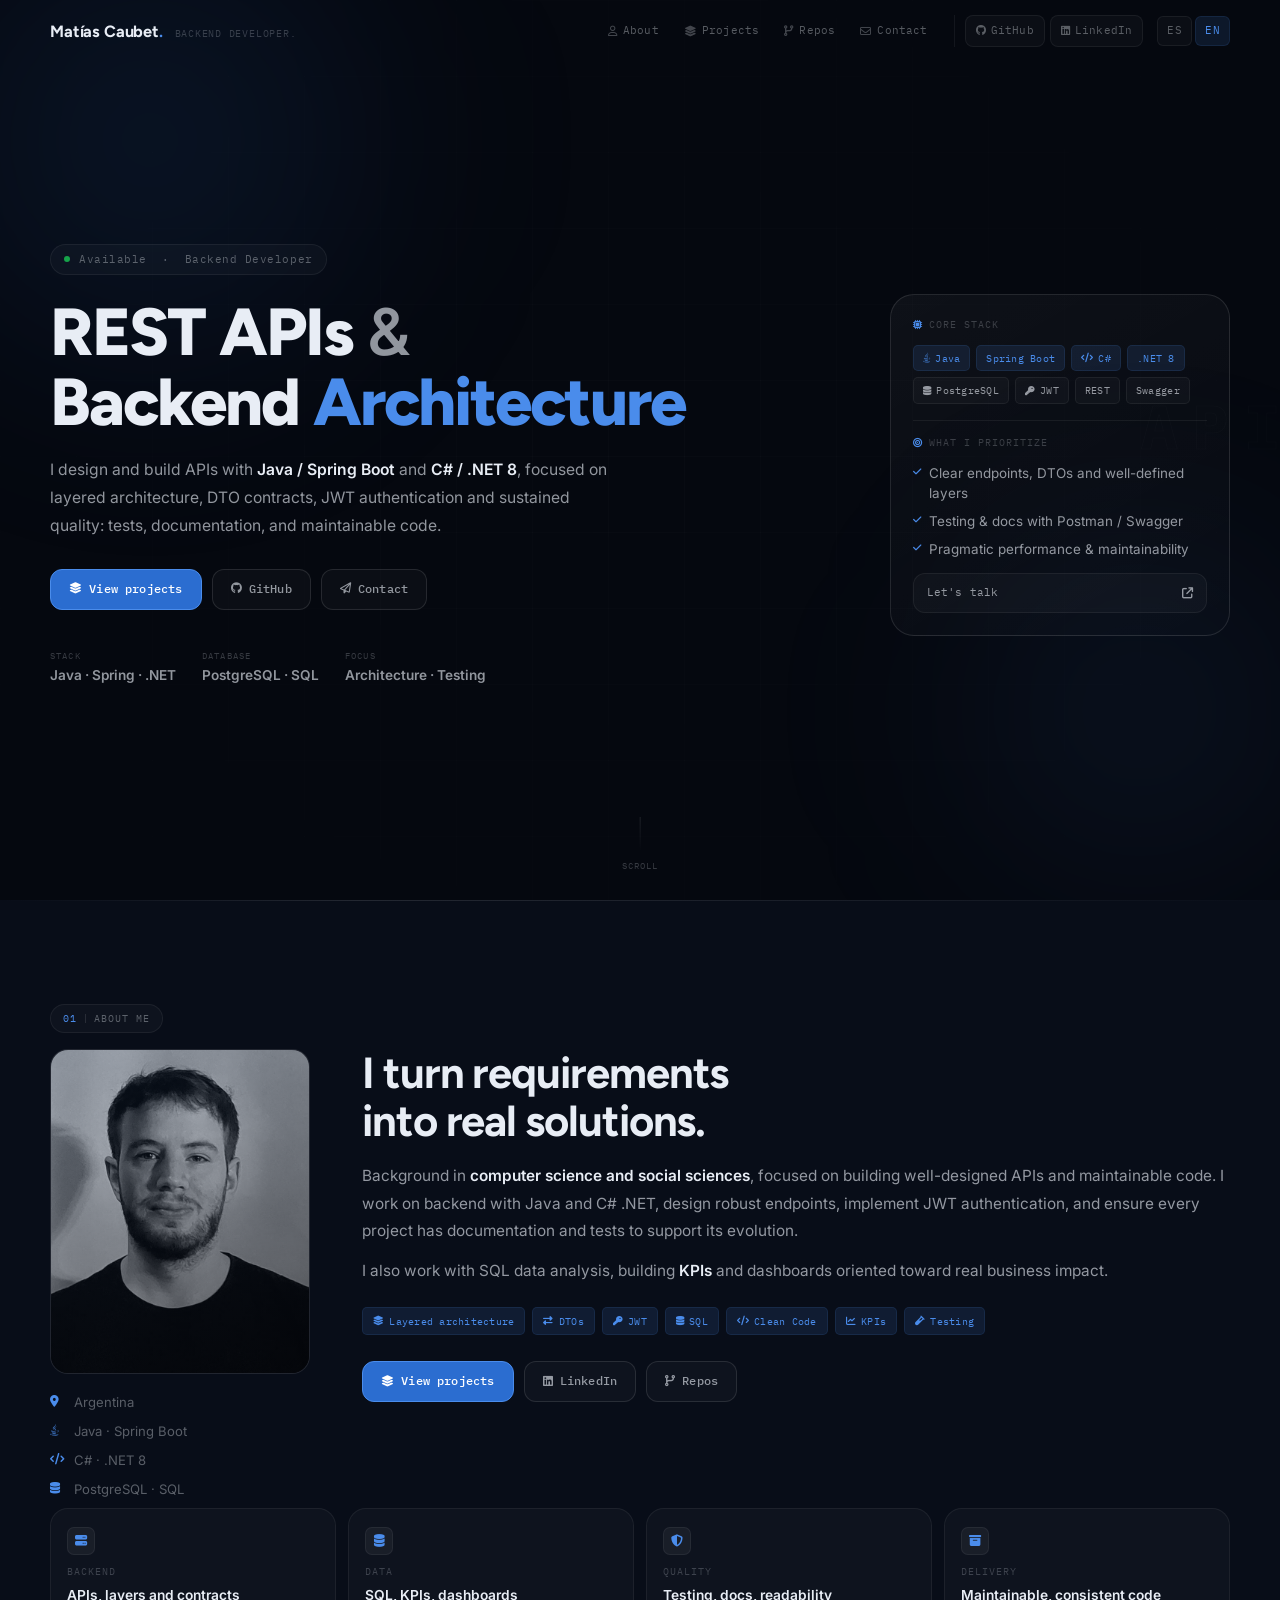
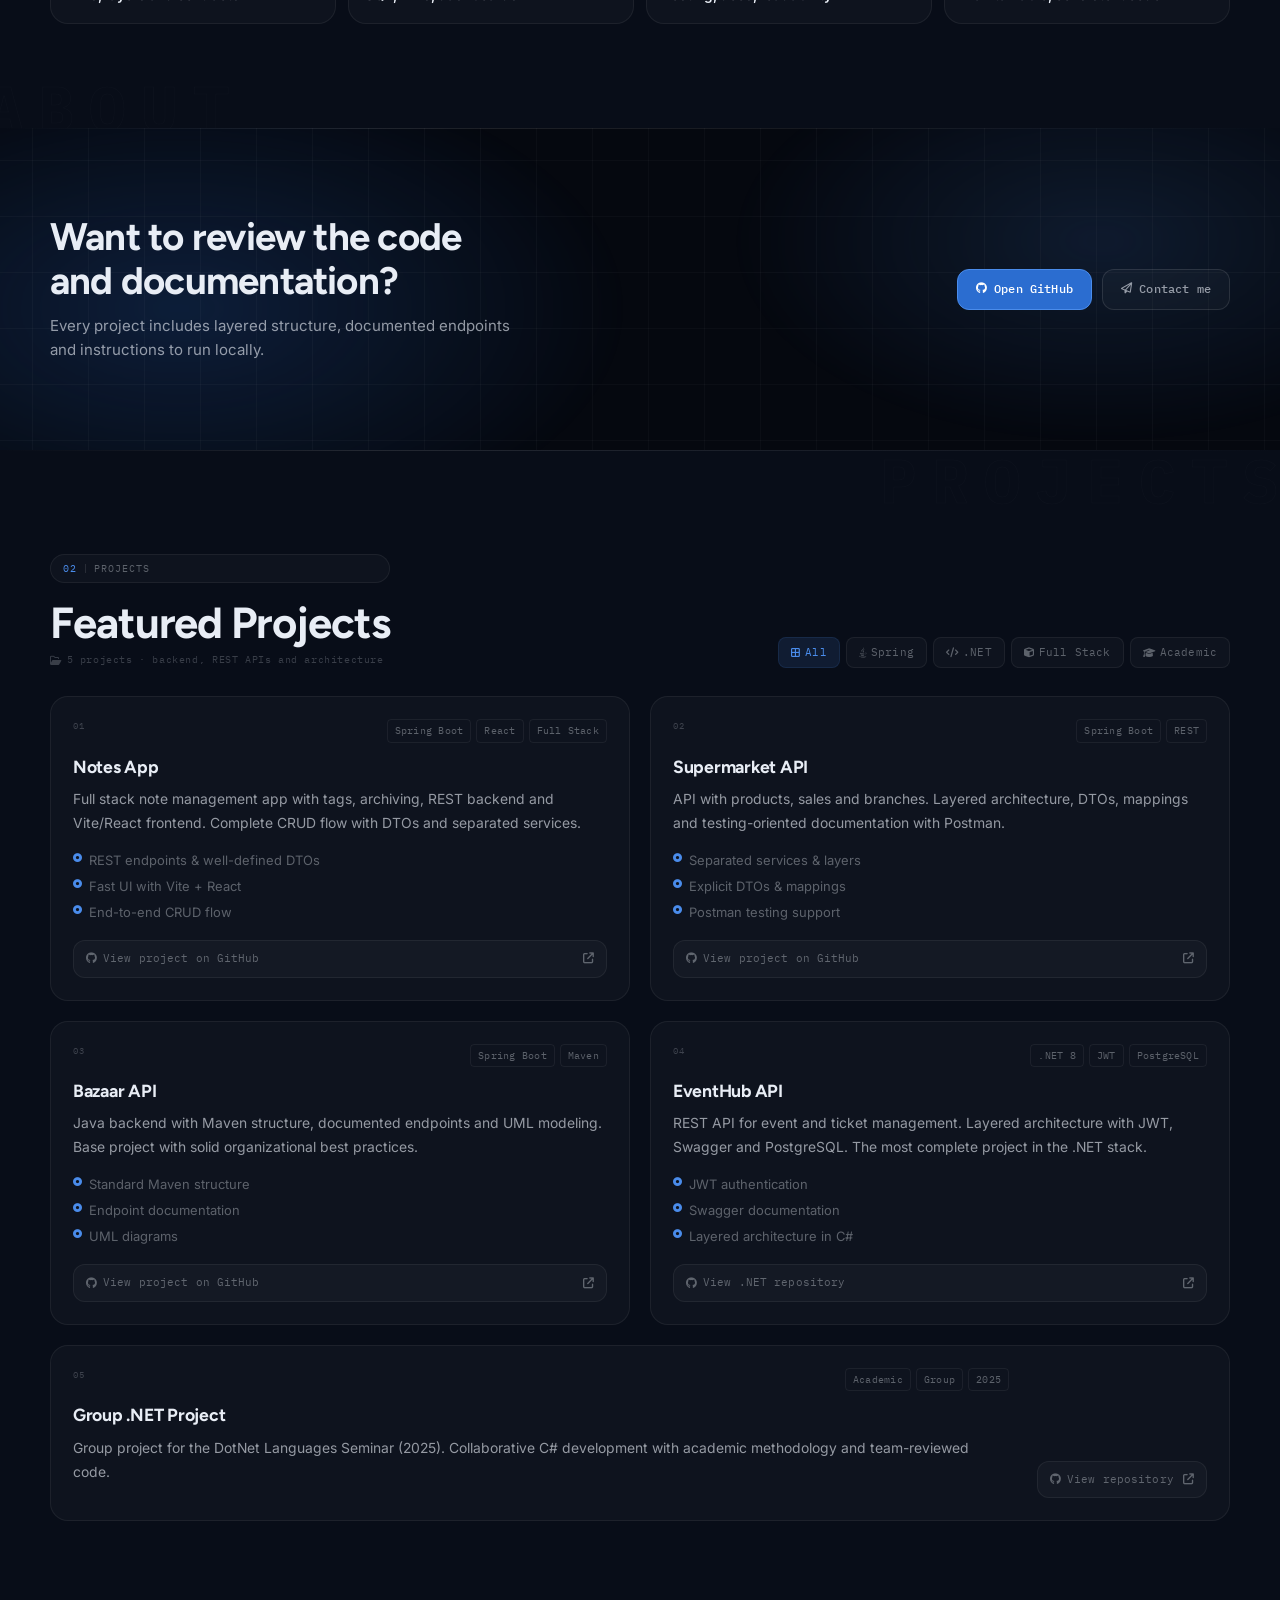
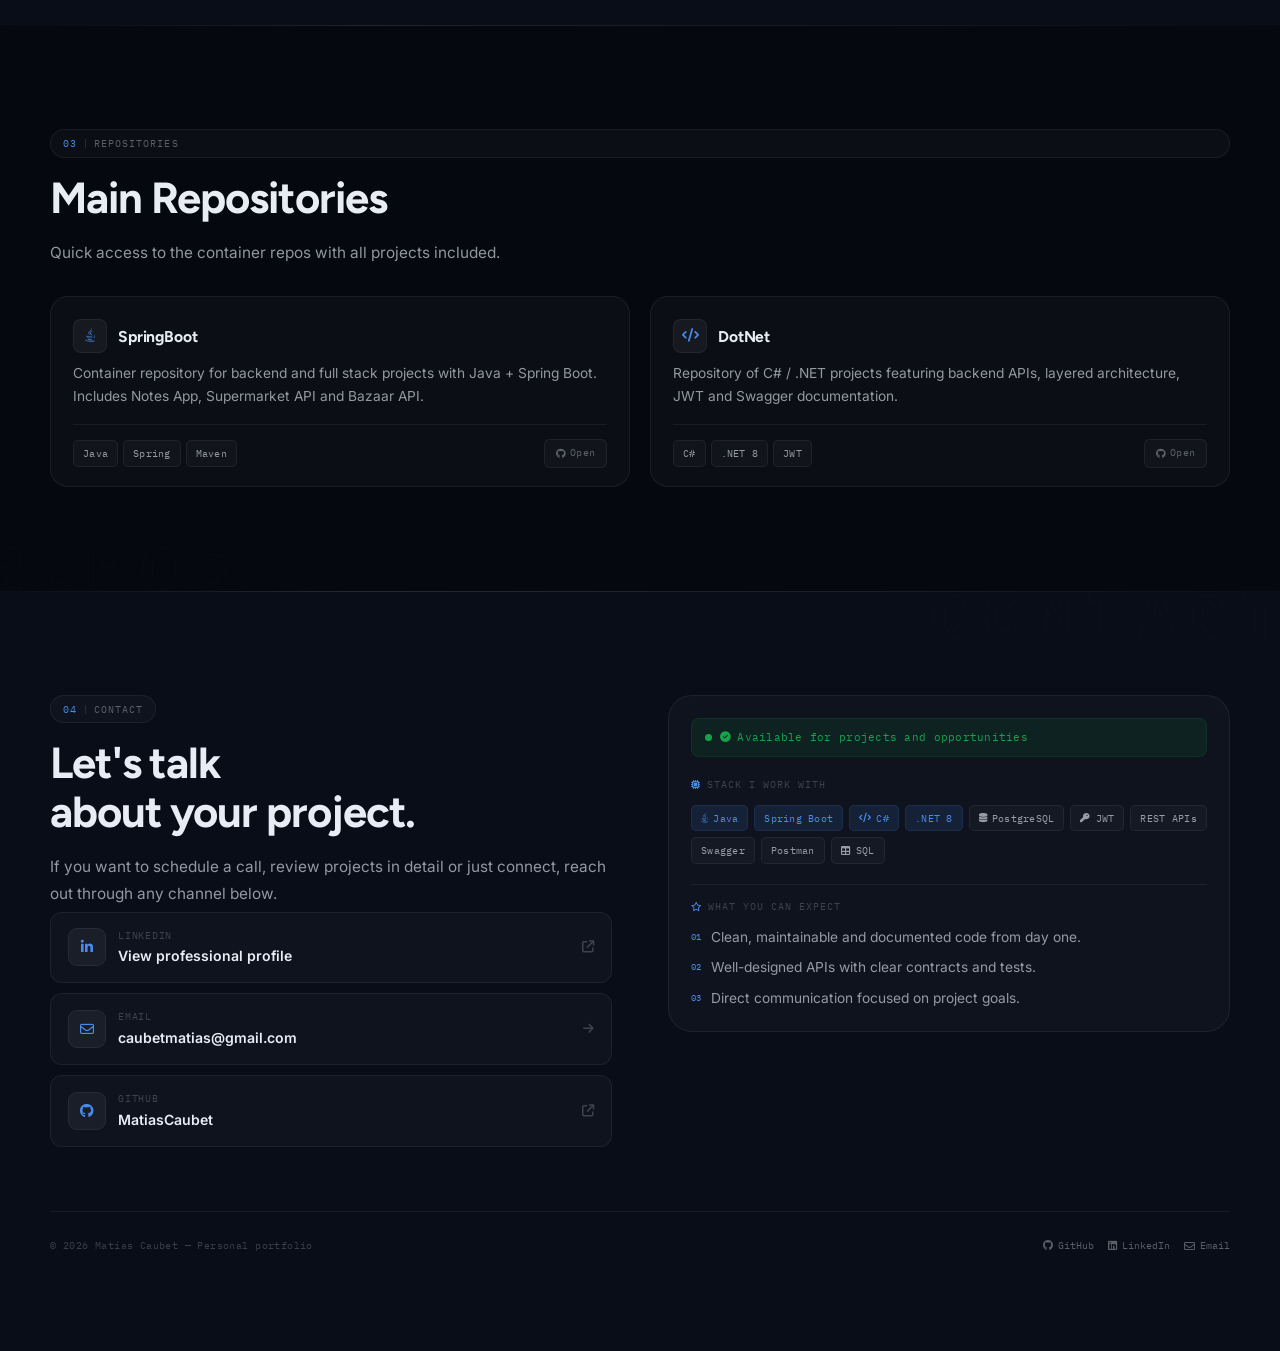
==== en/index.html @ b7c7c2e1 "renombre en_temp a en" ====
<!DOCTYPE html>
<html lang="en">
<head>
  <meta charset="UTF-8" />
  <meta name="viewport" content="width=device-width, initial-scale=1.0" />
  <title>Matías Caubet | Backend Developer</title>
  <meta name="description" content="Matías Caubet's portfolio — Backend APIs with Java/Spring Boot and C#/.NET." />

  <!--
    TYPOGRAPHY SYSTEM (all upright, no italics):
    ├─ Figtree       → headings (geometric humanist, modern and authoritative)
    ├─ Inter         → body / descriptions (optimal readability in tech products)
    └─ IBM Plex Mono → UI, buttons, labels, tags (corporate precision)
  -->
  <link rel="preconnect" href="https://fonts.googleapis.com" />
  <link rel="preconnect" href="https://fonts.gstatic.com" crossorigin />
  <link href="https://fonts.googleapis.com/css2?family=Figtree:wght@400;500;600;700;800;900&family=Inter:wght@300;400;500;600;700&family=IBM+Plex+Mono:wght@300;400;500;600&display=swap" rel="stylesheet" />

  <!-- Font Awesome Free 6 -->
  <link rel="stylesheet" href="https://cdnjs.cloudflare.com/ajax/libs/font-awesome/6.5.2/css/all.min.css" crossorigin="anonymous" referrerpolicy="no-referrer" />

  <link rel="stylesheet" href="../styles.css" />
</head>

<body>
  <a class="skip" href="#hero">Skip to content</a>

  <!-- ════════════════ NAV ════════════════ -->
  <header class="topbar" data-elevate>
    <div class="wrap topbar-inner">

      <div class="brand">
        Matías Caubet<span class="brand-dot">.</span>
        <span class="brand-tag">Backend Developer.</span>
      </div>

      <button class="nav-toggle" type="button" aria-label="Open menu" aria-expanded="false" data-nav-toggle>
        <i class="fa-solid fa-bars"></i>
      </button>

      <nav class="nav" data-nav aria-label="Main navigation">
        <a href="#about"><i class="fa-regular fa-user"></i>About</a>
        <a href="#projects"><i class="fa-solid fa-layer-group"></i>Projects</a>
        <a href="#repos"><i class="fa-solid fa-code-branch"></i>Repos</a>
        <a href="#contact"><i class="fa-regular fa-envelope"></i>Contact</a>
      </nav>

      <div class="nav-ext">
        <a href="https://github.com/MatiasCaubet" target="_blank" rel="noreferrer">
          <i class="fa-brands fa-github"></i>GitHub
        </a>
        <a href="https://www.linkedin.com/in/matias-caubet" target="_blank" rel="noreferrer">
          <i class="fa-brands fa-linkedin"></i>LinkedIn
        </a>
      </div>

      <div class="lang-switch" aria-label="Switch language">
        <a class="lang-btn" href="/">ES</a>
        <a class="lang-btn active" href="/en/">EN</a>
      </div>
    </div>
  </header>

  <main>

    <!-- ════════════════ HERO ════════════════ -->
    <section id="hero" aria-label="Introduction">
      <div class="hero-orb hero-orb--1" data-parallax="0.10"></div>
      <div class="hero-orb hero-orb--2" data-parallax="0.07"></div>
      <div class="hero-grid" aria-hidden="true"></div>
      <span class="ghost ghost-hero" data-parallax="0.04" aria-hidden="true">API</span>

      <div class="wrap">
        <div class="hero-inner">

          <div>
            <div class="hero-tag reveal">
              <span class="pulse"></span>
              Available &nbsp;·&nbsp; Backend Developer
            </div>

            <h1 class="hero-title reveal d1">
              REST APIs <span class="dm">&</span><br>
              Backend <span class="hl">Architecture</span>
            </h1>

            <p class="hero-sub reveal d2">
              I design and build APIs with <strong>Java / Spring Boot</strong> and <strong>C# / .NET 8</strong>,
              focused on layered architecture, DTO contracts, JWT authentication
              and sustained quality: tests, documentation, and maintainable code.
            </p>

            <div class="hero-cta reveal d3">
              <a class="btn primary" href="#projects">
                <i class="fa-solid fa-layer-group"></i>View projects
              </a>
              <a class="btn secondary" href="https://github.com/MatiasCaubet" target="_blank" rel="noreferrer">
                <i class="fa-brands fa-github"></i>GitHub
              </a>
              <a class="btn secondary" href="#contact">
                <i class="fa-regular fa-paper-plane"></i>Contact
              </a>
            </div>

            <div class="hero-meta reveal d4">
              <div class="meta-item">
                <span class="meta-label">Stack</span>
                <span class="meta-val">Java · Spring · .NET</span>
              </div>
              <div class="meta-item">
                <span class="meta-label">Database</span>
                <span class="meta-val">PostgreSQL · SQL</span>
              </div>
              <div class="meta-item">
                <span class="meta-label">Focus</span>
                <span class="meta-val">Architecture · Testing</span>
              </div>
            </div>
          </div>

          <aside class="hero-panel reveal d2" aria-label="Technical summary">
            <p class="panel-lbl"><i class="fa-solid fa-microchip"></i>Core stack</p>
            <div class="chip-row">
              <span class="chip hi"><i class="fa-brands fa-java"></i>Java</span>
              <span class="chip hi">Spring Boot</span>
              <span class="chip hi"><i class="fa-solid fa-code"></i>C#</span>
              <span class="chip hi">.NET 8</span>
              <span class="chip"><i class="fa-solid fa-database"></i>PostgreSQL</span>
              <span class="chip"><i class="fa-solid fa-key"></i>JWT</span>
              <span class="chip">REST</span>
              <span class="chip">Swagger</span>
            </div>
            <hr class="panel-hr" />
            <p class="panel-lbl"><i class="fa-solid fa-bullseye"></i>What I prioritize</p>
            <ul class="panel-list">
              <li><i class="fa-solid fa-check"></i>Clear endpoints, DTOs and well-defined layers</li>
              <li><i class="fa-solid fa-check"></i>Testing & docs with Postman / Swagger</li>
              <li><i class="fa-solid fa-check"></i>Pragmatic performance & maintainability</li>
            </ul>
            <a class="panel-cta" href="#contact">
              <span>Let's talk</span>
              <i class="fa-solid fa-arrow-up-right-from-square"></i>
            </a>
          </aside>

        </div>
      </div>

      <div class="scroll-cue" aria-hidden="true">
        <div class="scroll-cue-line"></div>
        <span>scroll</span>
      </div>
    </section>

    <!-- ════════════════ ABOUT (with photo) ════════════════ -->
    <section id="about">
      <span class="ghost ghost-about" data-parallax="-0.05" aria-hidden="true">ABOUT</span>
      <div class="wrap">

        <div class="section-eyebrow reveal">
          <span class="eyebrow-num">01</span>
          <span class="eyebrow-sep"></span>
          About me
        </div>

        <div class="about-inner">

          <!-- photo column -->
          <div class="about-photo-col reveal">
            <div class="photo-frame">
              <img src="../imagenMatias.jpg" alt="Photo of Matías Caubet" loading="lazy"
                   onerror="this.style.display='none'" />

            </div>
            <div class="photo-facts">
              <div class="photo-fact">
                <i class="fa-solid fa-location-dot"></i>
                <span>Argentina</span>
              </div>
              <div class="photo-fact">
                <i class="fa-brands fa-java"></i>
                <span>Java · Spring Boot</span>
              </div>
              <div class="photo-fact">
                <i class="fa-solid fa-code"></i>
                <span>C# · .NET 8</span>
              </div>
              <div class="photo-fact">
                <i class="fa-solid fa-database"></i>
                <span>PostgreSQL · SQL</span>
              </div>
            </div>
          </div>

          <!-- text column -->
          <div class="about-text">
            <h2 class="section-title reveal d1">I turn requirements<br>into real solutions.</h2>

            <p class="about-body reveal d2">
              Background in <strong>computer science and social sciences</strong>,
              focused on building well-designed APIs and maintainable code.
              I work on backend with Java and C# .NET, design robust endpoints,
              implement JWT authentication, and ensure every project has
              documentation and tests to support its evolution.
            </p>
            <p class="about-body reveal d2" style="margin-top:-10px;">
              I also work with SQL data analysis, building <strong>KPIs</strong>
              and dashboards oriented toward real business impact.
            </p>

            <div class="skill-pills reveal d3">
              <span class="skill-pill"><i class="fa-solid fa-layer-group"></i>Layered architecture</span>
              <span class="skill-pill"><i class="fa-solid fa-right-left"></i>DTOs</span>
              <span class="skill-pill"><i class="fa-solid fa-key"></i>JWT</span>
              <span class="skill-pill"><i class="fa-solid fa-database"></i>SQL</span>
              <span class="skill-pill"><i class="fa-solid fa-code"></i>Clean Code</span>
              <span class="skill-pill"><i class="fa-solid fa-chart-line"></i>KPIs</span>
              <span class="skill-pill"><i class="fa-solid fa-vial"></i>Testing</span>
            </div>

            <div class="about-actions reveal d4">
              <a class="btn primary" href="#projects">
                <i class="fa-solid fa-layer-group"></i>View projects
              </a>
              <a class="btn secondary" href="https://www.linkedin.com/in/matias-caubet" target="_blank" rel="noreferrer">
                <i class="fa-brands fa-linkedin"></i>LinkedIn
              </a>
              <a class="btn secondary" href="#repos">
                <i class="fa-solid fa-code-branch"></i>Repos
              </a>
            </div>
          </div>

        </div>

        <!-- stat row -->
        <div class="stat-row reveal d2">
          <div class="stat-card">
            <div class="stat-icon"><i class="fa-solid fa-server"></i></div>
            <div class="stat-key">Backend</div>
            <div class="stat-val">APIs, layers and contracts</div>
          </div>
          <div class="stat-card">
            <div class="stat-icon"><i class="fa-solid fa-database"></i></div>
            <div class="stat-key">Data</div>
            <div class="stat-val">SQL, KPIs, dashboards</div>
          </div>
          <div class="stat-card">
            <div class="stat-icon"><i class="fa-solid fa-shield-halved"></i></div>
            <div class="stat-key">Quality</div>
            <div class="stat-val">Testing, docs, readability</div>
          </div>
          <div class="stat-card">
            <div class="stat-icon"><i class="fa-solid fa-box-archive"></i></div>
            <div class="stat-key">Delivery</div>
            <div class="stat-val">Maintainable, consistent code</div>
          </div>
        </div>

      </div>
    </section>

    <!-- ════════════════ CTA BAND ════════════════ -->
    <section id="cta-band" aria-label="Call to action">
      <div class="cta-bg" data-parallax="0.09" aria-hidden="true">
        <div class="cta-sheen"></div>
        <div class="cta-lines"></div>
      </div>
      <div class="wrap">
        <div class="cta-inner reveal">
          <div>
            <h2 class="cta-title">Want to review the code<br>and documentation?</h2>
            <p class="cta-sub">Every project includes layered structure, documented endpoints and instructions to run locally.</p>
          </div>
          <div class="cta-actions">
            <a class="btn primary" href="https://github.com/MatiasCaubet" target="_blank" rel="noreferrer">
              <i class="fa-brands fa-github"></i>Open GitHub
            </a>
            <a class="btn secondary" href="#contact">
              <i class="fa-regular fa-paper-plane"></i>Contact me
            </a>
          </div>
        </div>
      </div>
    </section>

    <!-- ════════════════ PROJECTS ════════════════ -->
    <section id="projects">
      <span class="ghost ghost-projects" data-parallax="0.06" aria-hidden="true">PROJECTS</span>
      <div class="wrap">

        <div class="sec-header">
          <div class="sec-header-left">
            <div class="section-eyebrow reveal">
              <span class="eyebrow-num">02</span>
              <span class="eyebrow-sep"></span>
              Projects
            </div>
            <h2 class="section-title reveal d1" style="margin-bottom:0;">Featured Projects</h2>
            <span class="sec-count reveal d2">
              <i class="fa-regular fa-folder-open"></i>
              5 projects · backend, REST APIs and architecture
            </span>
          </div>
          <div class="filters reveal d2">
            <button class="filter-btn active" type="button" data-filter="all">
              <i class="fa-solid fa-border-all"></i>All
            </button>
            <button class="filter-btn" type="button" data-filter="spring">
              <i class="fa-brands fa-java"></i>Spring
            </button>
            <button class="filter-btn" type="button" data-filter="dotnet">
              <i class="fa-solid fa-code"></i>.NET
            </button>
            <button class="filter-btn" type="button" data-filter="fullstack">
              <i class="fa-solid fa-cube"></i>Full Stack
            </button>
            <button class="filter-btn" type="button" data-filter="academic">
              <i class="fa-solid fa-graduation-cap"></i>Academic
            </button>
          </div>
        </div>

        <div class="pgrid">

          <article class="pcard reveal" data-tags="spring fullstack">
            <div class="pcard-head">
              <span class="pcard-num">01</span>
              <div class="pcard-badges">
                <span class="badge">Spring Boot</span>
                <span class="badge">React</span>
                <span class="badge">Full Stack</span>
              </div>
            </div>
            <h3 class="pcard-title">Notes App</h3>
            <p class="pcard-desc">Full stack note management app with tags, archiving, REST backend and Vite/React frontend. Complete CRUD flow with DTOs and separated services.</p>
            <ul class="pcard-bullets">
              <li><i class="fa-solid fa-circle-dot"></i>REST endpoints & well-defined DTOs</li>
              <li><i class="fa-solid fa-circle-dot"></i>Fast UI with Vite + React</li>
              <li><i class="fa-solid fa-circle-dot"></i>End-to-end CRUD flow</li>
            </ul>
            <div class="pcard-links">
              <a class="pcard-link" href="https://github.com/MatiasCaubet/SpringBoot/tree/main/Note" target="_blank" rel="noreferrer">
                <span><i class="fa-brands fa-github"></i>View project on GitHub</span>
                <i class="fa-solid fa-arrow-up-right-from-square arr"></i>
              </a>
            </div>
          </article>

          <article class="pcard reveal d1" data-tags="spring">
            <div class="pcard-head">
              <span class="pcard-num">02</span>
              <div class="pcard-badges">
                <span class="badge">Spring Boot</span>
                <span class="badge">REST</span>
              </div>
            </div>
            <h3 class="pcard-title">Supermarket API</h3>
            <p class="pcard-desc">API with products, sales and branches. Layered architecture, DTOs, mappings and testing-oriented documentation with Postman.</p>
            <ul class="pcard-bullets">
              <li><i class="fa-solid fa-circle-dot"></i>Separated services & layers</li>
              <li><i class="fa-solid fa-circle-dot"></i>Explicit DTOs & mappings</li>
              <li><i class="fa-solid fa-circle-dot"></i>Postman testing support</li>
            </ul>
            <div class="pcard-links">
              <a class="pcard-link" href="https://github.com/MatiasCaubet/SpringBoot/tree/main/supermercado" target="_blank" rel="noreferrer">
                <span><i class="fa-brands fa-github"></i>View project on GitHub</span>
                <i class="fa-solid fa-arrow-up-right-from-square arr"></i>
              </a>
            </div>
          </article>

          <article class="pcard reveal" data-tags="spring">
            <div class="pcard-head">
              <span class="pcard-num">03</span>
              <div class="pcard-badges">
                <span class="badge">Spring Boot</span>
                <span class="badge">Maven</span>
              </div>
            </div>
            <h3 class="pcard-title">Bazaar API</h3>
            <p class="pcard-desc">Java backend with Maven structure, documented endpoints and UML modeling. Base project with solid organizational best practices.</p>
            <ul class="pcard-bullets">
              <li><i class="fa-solid fa-circle-dot"></i>Standard Maven structure</li>
              <li><i class="fa-solid fa-circle-dot"></i>Endpoint documentation</li>
              <li><i class="fa-solid fa-circle-dot"></i>UML diagrams</li>
            </ul>
            <div class="pcard-links">
              <a class="pcard-link" href="https://github.com/MatiasCaubet/SpringBoot/tree/main/Bazar" target="_blank" rel="noreferrer">
                <span><i class="fa-brands fa-github"></i>View project on GitHub</span>
                <i class="fa-solid fa-arrow-up-right-from-square arr"></i>
              </a>
            </div>
          </article>

          <article class="pcard reveal d1" data-tags="dotnet">
            <div class="pcard-head">
              <span class="pcard-num">04</span>
              <div class="pcard-badges">
                <span class="badge">.NET 8</span>
                <span class="badge">JWT</span>
                <span class="badge">PostgreSQL</span>
              </div>
            </div>
            <h3 class="pcard-title">EventHub API</h3>
            <p class="pcard-desc">REST API for event and ticket management. Layered architecture with JWT, Swagger and PostgreSQL. The most complete project in the .NET stack.</p>
            <ul class="pcard-bullets">
              <li><i class="fa-solid fa-circle-dot"></i>JWT authentication</li>
              <li><i class="fa-solid fa-circle-dot"></i>Swagger documentation</li>
              <li><i class="fa-solid fa-circle-dot"></i>Layered architecture in C#</li>
            </ul>
            <div class="pcard-links">
              <a class="pcard-link" href="https://github.com/MatiasCaubet/DotNet" target="_blank" rel="noreferrer">
                <span><i class="fa-brands fa-github"></i>View .NET repository</span>
                <i class="fa-solid fa-arrow-up-right-from-square arr"></i>
              </a>
            </div>
          </article>

          <article class="pcard pcard-wide reveal" data-tags="dotnet academic">
            <div style="flex:1;min-width:0;">
              <div class="pcard-head">
                <span class="pcard-num">05</span>
                <div class="pcard-badges">
                  <span class="badge">Academic</span>
                  <span class="badge">Group</span>
                  <span class="badge">2025</span>
                </div>
              </div>
              <h3 class="pcard-title">Group .NET Project</h3>
              <p class="pcard-desc">Group project for the DotNet Languages Seminar (2025). Collaborative C# development with academic methodology and team-reviewed code.</p>
            </div>
            <div class="pcard-links" style="min-width:170px;flex-shrink:0;">
              <a class="pcard-link" href="https://github.com/MatiasCaubet/ProyectoDotNet-grupal" target="_blank" rel="noreferrer">
                <span><i class="fa-brands fa-github"></i>View repository</span>
                <i class="fa-solid fa-arrow-up-right-from-square arr"></i>
              </a>
            </div>
          </article>

        </div>
      </div>
    </section>

    <!-- ════════════════ REPOS ════════════════ -->
    <section id="repos">
      <span class="ghost ghost-repos" data-parallax="-0.04" aria-hidden="true">REPOS</span>
      <div class="wrap">
        <div class="section-head">
          <div class="section-eyebrow reveal">
            <span class="eyebrow-num">03</span>
            <span class="eyebrow-sep"></span>
            Repositories
          </div>
          <h2 class="section-title reveal d1">Main Repositories</h2>
          <p class="section-body reveal d2">Quick access to the container repos with all projects included.</p>
        </div>
        <div class="repos-grid">
          <div class="rcard reveal">
            <div class="rcard-top">
              <div class="rcard-icon"><i class="fa-brands fa-java"></i></div>
              <h3 class="rcard-title">SpringBoot</h3>
            </div>
            <p class="rcard-desc">Container repository for backend and full stack projects with Java + Spring Boot. Includes Notes App, Supermarket API and Bazaar API.</p>
            <div class="rcard-foot">
              <div class="rcard-chips">
                <span class="chip">Java</span>
                <span class="chip">Spring</span>
                <span class="chip">Maven</span>
              </div>
              <a class="rcard-open" href="https://github.com/MatiasCaubet/SpringBoot" target="_blank" rel="noreferrer">
                <i class="fa-brands fa-github"></i>Open
              </a>
            </div>
          </div>
          <div class="rcard reveal d1">
            <div class="rcard-top">
              <div class="rcard-icon"><i class="fa-solid fa-code"></i></div>
              <h3 class="rcard-title">DotNet</h3>
            </div>
            <p class="rcard-desc">Repository of C# / .NET projects featuring backend APIs, layered architecture, JWT and Swagger documentation.</p>
            <div class="rcard-foot">
              <div class="rcard-chips">
                <span class="chip">C#</span>
                <span class="chip">.NET 8</span>
                <span class="chip">JWT</span>
              </div>
              <a class="rcard-open" href="https://github.com/MatiasCaubet/DotNet" target="_blank" rel="noreferrer">
                <i class="fa-brands fa-github"></i>Open
              </a>
            </div>
          </div>
        </div>
      </div>
    </section>

    <!-- ════════════════ CONTACT ════════════════ -->
    <section id="contact">
      <span class="ghost ghost-contact" data-parallax="0.04" aria-hidden="true">CONTACT</span>
      <div class="wrap">
        <div class="contact-inner">

          <div>
            <div class="section-eyebrow reveal">
              <span class="eyebrow-num">04</span>
              <span class="eyebrow-sep"></span>
              Contact
            </div>
            <h2 class="section-title reveal d1">Let's talk<br>about your project.</h2>
            <p class="section-body reveal d2">
              If you want to schedule a call, review projects in detail or just connect,
              reach out through any channel below.
            </p>
            <div class="contact-cards reveal d3">
              <a class="ccard" href="https://www.linkedin.com/in/matias-caubet" target="_blank" rel="noreferrer">
                <div class="ccard-l">
                  <div class="ccard-ico"><i class="fa-brands fa-linkedin-in"></i></div>
                  <div>
                    <p class="ccard-lbl">LinkedIn</p>
                    <p class="ccard-val">View professional profile</p>
                  </div>
                </div>
                <i class="fa-solid fa-arrow-up-right-from-square ccard-arr"></i>
              </a>
              <a class="ccard" href="mailto:caubetmatias@gmail.com">
                <div class="ccard-l">
                  <div class="ccard-ico"><i class="fa-regular fa-envelope"></i></div>
                  <div>
                    <p class="ccard-lbl">Email</p>
                    <p class="ccard-val">caubetmatias@gmail.com</p>
                  </div>
                </div>
                <i class="fa-solid fa-arrow-right ccard-arr"></i>
              </a>
              <a class="ccard" href="https://github.com/MatiasCaubet" target="_blank" rel="noreferrer">
                <div class="ccard-l">
                  <div class="ccard-ico"><i class="fa-brands fa-github"></i></div>
                  <div>
                    <p class="ccard-lbl">GitHub</p>
                    <p class="ccard-val">MatiasCaubet</p>
                  </div>
                </div>
                <i class="fa-solid fa-arrow-up-right-from-square ccard-arr"></i>
              </a>
            </div>
          </div>

          <div class="info-panel reveal d2">
            <div class="avail-bar">
              <span class="avail-dot"></span>
              <span class="avail-txt"><i class="fa-solid fa-circle-check" style="margin-right:6px;"></i>Available for projects and opportunities</span>
            </div>
            <p class="panel-lbl"><i class="fa-solid fa-microchip"></i>Stack I work with</p>
            <div class="info-stack">
              <span class="chip hi"><i class="fa-brands fa-java"></i>Java</span>
              <span class="chip hi">Spring Boot</span>
              <span class="chip hi"><i class="fa-solid fa-code"></i>C#</span>
              <span class="chip hi">.NET 8</span>
              <span class="chip"><i class="fa-solid fa-database"></i>PostgreSQL</span>
              <span class="chip"><i class="fa-solid fa-key"></i>JWT</span>
              <span class="chip">REST APIs</span>
              <span class="chip">Swagger</span>
              <span class="chip">Postman</span>
              <span class="chip"><i class="fa-solid fa-table"></i>SQL</span>
            </div>
            <hr class="panel-hr" />
            <p class="panel-lbl"><i class="fa-regular fa-star"></i>What you can expect</p>
            <div class="principles">
              <div class="principle">
                <span class="pnum">01</span>
                Clean, maintainable and documented code from day one.
              </div>
              <div class="principle">
                <span class="pnum">02</span>
                Well-designed APIs with clear contracts and tests.
              </div>
              <div class="principle">
                <span class="pnum">03</span>
                Direct communication focused on project goals.
              </div>
            </div>
          </div>

        </div>

        <footer class="footer">
          <p class="footer-copy">© <span class="js-year"></span> Matías Caubet — Personal portfolio</p>
          <div class="footer-links">
            <a href="https://github.com/MatiasCaubet" target="_blank" rel="noreferrer">
              <i class="fa-brands fa-github"></i>GitHub
            </a>
            <a href="https://www.linkedin.com/in/matias-caubet" target="_blank" rel="noreferrer">
              <i class="fa-brands fa-linkedin"></i>LinkedIn
            </a>
            <a href="mailto:caubetmatias@gmail.com">
              <i class="fa-regular fa-envelope"></i>Email
            </a>
          </div>
        </footer>
      </div>
    </section>

  </main>
  <script src="../script.js"></script>
</body>
</html>
---- styles.css ----
/* ═══════════════════════════════════════════════════════
   TOKENS
═══════════════════════════════════════════════════════ */
:root {
  /* backgrounds — deep navy-black for corporate gravitas */
  --bg0: #05080F;
  --bg1: #080D18;
  --bg2: #0B1020;

  /* surfaces */
  --s1: rgba(255,255,255,0.026);
  --s2: rgba(255,255,255,0.048);
  --s3: rgba(255,255,255,0.072);

  /* borders */
  --b1: rgba(255,255,255,0.060);
  --b2: rgba(255,255,255,0.110);
  --b3: rgba(255,255,255,0.160);

  /* text */
  --t1: #E8EDF5;
  --t2: rgba(232,237,245,0.62);
  --t3: rgba(232,237,245,0.36);
  --t4: rgba(232,237,245,0.22);

  /* accent — professional blue */
  --a:    #4A8CEB;
  --a2:   #2B6DD0;
  --adim: rgba(74,140,235,0.12);
  --aglow:rgba(74,140,235,0.28);

  /* status */
  --ok:    #16A34A;
  --okdim: rgba(22,163,74,0.11);

  /* ─────────────────────────────────────────────────────
     TYPOGRAPHY SYSTEM — 3 roles, all upright, no italics
     ─────────────────────────────────────────────────────
     Figtree      → titles / headings
                    Geometric humanist sans, very modern,
                    widely used in SaaS and enterprise tech.
                    Conveys authority without stiffness.

     Inter        → body / descriptions
                    Industry standard for tech products.
                    Maximum legibility, instant trust.

     IBM Plex Mono → UI / buttons / labels / tags
                    IBM's technical mono. Corporate precision.
                    Reads "engineer" immediately.
  ──────────────────────────────────────────────────────── */
  --font-title: 'Figtree', 'Helvetica Neue', sans-serif;
  --font-body:  'Inter', 'Helvetica Neue', sans-serif;
  --font-ui:    'IBM Plex Mono', 'Courier New', monospace;

  /* layout */
  --r1: 8px;
  --r2: 12px;
  --r3: 18px;
  --r4: 24px;
  --max: 1180px;
  --gap: 20px;
  --pad: 104px;
}

/* ═══════════════════════════════════════════════════════
   RESET
═══════════════════════════════════════════════════════ */
*, *::before, *::after { box-sizing: border-box; margin: 0; padding: 0; }
html {
  scroll-behavior: smooth;
  -webkit-font-smoothing: antialiased;
  -moz-osx-font-smoothing: grayscale;
  text-rendering: optimizeLegibility;
}
body {
  font-family: var(--font-body);
  background: var(--bg0);
  color: var(--t1);
  overflow-x: hidden;
  line-height: 1.6;
  font-size: 16px;
}
a   { color: inherit; text-decoration: none; }
ul  { list-style: none; }
img { display: block; max-width: 100%; }
button { font: inherit; cursor: pointer; }

/* ─── layout ────────────────────────────────────────── */
.wrap {
  width: min(var(--max), calc(100% - 44px));
  margin-inline: auto;
}
.skip {
  position: absolute; left: -9999px; top: 12px;
  background: var(--a); color: #fff;
  font-family: var(--font-ui); font-size: .74rem;
  padding: 8px 16px; border-radius: 8px; z-index: 9999;
}
.skip:focus { left: 12px; }

/* ═══════════════════════════════════════════════════════
   SECTIONS — even / odd alternating bg
═══════════════════════════════════════════════════════ */
section { position: relative; overflow: hidden; }
section:nth-of-type(even) { background: var(--bg1); }
section:nth-of-type(odd)  { background: var(--bg0); }
section + section::before {
  content: '';
  position: absolute; top: 0; inset-inline: 0; height: 1px;
  background: linear-gradient(90deg,
    transparent 0%, var(--b2) 28%, var(--b1) 74%, transparent 100%);
}

/* ─── ghost watermark — very subtle texture only ─────── */
.ghost {
  position: absolute;
  font-family: var(--font-ui);
  font-size: clamp(32px, 4.8vw, 62px);
  font-weight: 700;
  letter-spacing: 0.24em;
  text-transform: uppercase;
  color: transparent;
  -webkit-text-stroke: 1px rgba(255,255,255,0.020);
  pointer-events: none;
  user-select: none;
  white-space: nowrap;
  z-index: 0;
  line-height: 1;
}

/* ═══════════════════════════════════════════════════════
   TOPBAR
═══════════════════════════════════════════════════════ */
.topbar {
  position: fixed; top: 0; inset-inline: 0; z-index: 200;
  border-bottom: 1px solid transparent;
  transition: background .3s, border-color .3s;
}
.topbar.is-raised {
  background: rgba(5,8,15,0.90);
  backdrop-filter: blur(20px);
  -webkit-backdrop-filter: blur(20px);
  border-color: var(--b1);
  box-shadow: 0 4px 32px rgba(0,0,0,.55);
}
.topbar-inner {
  display: flex; align-items: center; gap: 4px;
  height: 62px;
}
.brand {
  font-family: var(--font-title);
  font-size: 1.02rem; font-weight: 700;
  letter-spacing: -0.01em;
  color: var(--t1);
  margin-right: auto;
}
.brand-dot { color: var(--a); }
.brand-tag {
  font-family: var(--font-ui);
  font-size: .6rem; font-weight: 400;
  color: var(--t4); letter-spacing: .08em;
  margin-left: 8px; text-transform: uppercase;
}

/* nav links */
.nav {
  display: flex; gap: 1px; align-items: center;
}
.nav a {
  font-family: var(--font-ui);
  font-size: .7rem; letter-spacing: .015em;
  color: var(--t3); padding: 7px 11px; border-radius: var(--r1);
  border: 1px solid transparent;
  display: flex; align-items: center; gap: 6px;
  transition: color .14s, background .14s, border-color .14s;
}
.nav a i { font-size: .67rem; opacity: .75; }
.nav a:hover { color: var(--t1); background: var(--s2); }
.nav a.active { color: var(--a); border-color: var(--adim); background: var(--adim); }

/* external */
.nav-ext {
  display: flex; gap: 5px;
  margin-left: 10px; padding-left: 10px;
  border-left: 1px solid var(--b1);
}
.nav-ext a {
  font-family: var(--font-ui); font-size: .68rem; letter-spacing: .015em;
  color: var(--t3); border: 1px solid var(--b1); background: var(--s1);
  padding: 6px 10px; border-radius: var(--r1);
  display: flex; align-items: center; gap: 5px;
  transition: all .14s;
}
.nav-ext a:hover { color: var(--t2); border-color: var(--b2); background: var(--s2); }
.nav-ext a i { font-size: .66rem; }

/* lang */
.lang-switch { display: flex; gap: 3px; margin-left: 10px; }
.lang-btn {
  font-family: var(--font-ui); font-size: .67rem; letter-spacing: .04em;
  color: var(--t3); border: 1px solid var(--b1); background: var(--s1);
  padding: 5px 9px; border-radius: 6px; transition: all .14s;
}
.lang-btn:hover { color: var(--t2); border-color: var(--b2); }
.lang-btn.active { color: var(--a); border-color: var(--adim); background: var(--adim); }

/* hamburger */
.nav-toggle {
  display: none;
  width: 38px; height: 38px; border-radius: var(--r1);
  border: 1px solid var(--b1); background: var(--s1);
  align-items: center; justify-content: center;
  color: var(--t2); font-size: .88rem;
  transition: background .14s, border-color .14s;
}
.nav-toggle:hover { background: var(--s2); border-color: var(--b2); }
.nav.is-open {
  position: fixed; top: 62px; inset-inline: 0;
  background: rgba(5,8,15,.97);
  backdrop-filter: blur(20px);
  border-bottom: 1px solid var(--b1);
  flex-direction: column; align-items: stretch;
  gap: 2px; padding: 10px 14px 14px; z-index: 190;
}
.nav.is-open a { padding: 12px 14px; font-size: .84rem; border-radius: var(--r2); }

/* ═══════════════════════════════════════════════════════
   BUTTONS
═══════════════════════════════════════════════════════ */
.btn {
  font-family: var(--font-ui);
  font-size: .74rem; letter-spacing: .015em; font-weight: 500;
  display: inline-flex; align-items: center; justify-content: center; gap: 7px;
  padding: 10px 18px; border-radius: var(--r2);
  border: 1px solid transparent;
  white-space: nowrap; cursor: pointer;
  transition: all .18s ease;
}
.btn i { font-size: .7rem; }
.btn.primary  { background: var(--a2); border-color: var(--a); color: #fff; }
.btn.primary:hover  { background: var(--a); transform: translateY(-1px); box-shadow: 0 6px 20px rgba(74,140,235,.28); }
.btn.secondary { background: var(--s1); border-color: var(--b2); color: var(--t2); }
.btn.secondary:hover { color: var(--t1); border-color: var(--adim); background: var(--adim); transform: translateY(-1px); }
.btn.tertiary  { background: var(--adim); border-color: var(--adim); color: var(--a); }
.btn.tertiary:hover  { background: rgba(74,140,235,.20); border-color: rgba(74,140,235,.28); transform: translateY(-1px); }

/* ═══════════════════════════════════════════════════════
   CHIPS & BADGES
═══════════════════════════════════════════════════════ */
.chip {
  font-family: var(--font-ui); font-size: .65rem; letter-spacing: .025em;
  color: var(--t2); border: 1px solid var(--b1); background: var(--s1);
  padding: 4px 9px; border-radius: 5px;
  display: inline-flex; align-items: center; gap: 5px;
}
.chip.hi { color: var(--a); border-color: var(--adim); background: var(--adim); }
.chip i  { font-size: .6rem; }
.badge {
  font-family: var(--font-ui); font-size: .61rem; letter-spacing: .025em;
  color: var(--t3); border: 1px solid var(--b1);
  padding: 3px 7px; border-radius: 4px; white-space: nowrap;
}

/* ═══════════════════════════════════════════════════════
   SECTION ANATOMY
═══════════════════════════════════════════════════════ */
.section-eyebrow {
  display: inline-flex; align-items: center; gap: 8px;
  font-family: var(--font-ui); font-size: .65rem; letter-spacing: .10em;
  text-transform: uppercase;
  color: var(--t3); border: 1px solid var(--b1); background: var(--s1);
  padding: 5px 12px; border-radius: 999px; margin-bottom: 16px;
}
.eyebrow-num { color: var(--a); }
.eyebrow-sep { width: 1px; height: 9px; background: var(--b2); }

.section-title {
  font-family: var(--font-title);
  font-size: clamp(1.85rem, 3.4vw, 2.9rem);
  font-weight: 700; line-height: 1.12;
  letter-spacing: -0.025em;
  margin-bottom: 16px; color: var(--t1);
}

.section-body {
  font-family: var(--font-body);
  font-size: .96rem; color: var(--t2); line-height: 1.78;
  max-width: 60ch;
}
.section-body strong { color: var(--t1); font-weight: 600; }
.section-head { position: relative; z-index: 2; display: flex; flex-direction: column; }

/* panel label */
.panel-lbl {
  font-family: var(--font-ui); font-size: .62rem; letter-spacing: .10em;
  text-transform: uppercase; color: var(--t4);
  display: flex; align-items: center; gap: 6px;
  margin-bottom: 12px;
}
.panel-lbl i { color: var(--a); font-size: .58rem; }
.panel-hr { border: none; border-top: 1px solid var(--b1); margin: 14px 0; }

/* ═══════════════════════════════════════════════════════
   HERO
═══════════════════════════════════════════════════════ */
#hero {
  min-height: 100svh; min-height: 100vh;
  display: flex; align-items: center;
  padding: 110px 0 80px;
}
.hero-orb {
  position: absolute; border-radius: 50%;
  filter: blur(100px); pointer-events: none;
}
.hero-orb--1 {
  width: 660px; height: 660px; top: -190px; left: -180px;
  background: radial-gradient(circle, rgba(43,109,208,.16) 0%, transparent 65%);
}
.hero-orb--2 {
  width: 540px; height: 540px; bottom: -80px; right: -130px;
  background: radial-gradient(circle, rgba(74,140,235,.10) 0%, transparent 65%);
}
.hero-grid {
  position: absolute; inset: 0;
  background-image:
    linear-gradient(rgba(255,255,255,.015) 1px, transparent 1px),
    linear-gradient(90deg, rgba(255,255,255,.015) 1px, transparent 1px);
  background-size: 76px 76px;
  mask-image: radial-gradient(ellipse 70% 82% at 50% 50%, black, transparent);
  -webkit-mask-image: radial-gradient(ellipse 70% 82% at 50% 50%, black, transparent);
}
.ghost-hero { top: 44%; right: -16px; transform: translateY(-50%); }
.hero-inner {
  position: relative; z-index: 2;
  display: grid;
  grid-template-columns: 1fr 340px;
  gap: 52px; align-items: center;
}

/* status tag */
.hero-tag {
  display: inline-flex; align-items: center; gap: 9px;
  font-family: var(--font-ui); font-size: .67rem; letter-spacing: .05em;
  color: var(--t3); border: 1px solid var(--b1); background: var(--s1);
  padding: 6px 13px; border-radius: 999px; margin-bottom: 22px;
}
.pulse {
  width: 6px; height: 6px; border-radius: 50%;
  background: var(--ok); flex-shrink: 0;
  animation: ping 2.4s ease-in-out infinite;
}
@keyframes ping {
  0%,100% { box-shadow: 0 0 0 0 rgba(22,163,74,.65); }
  50%     { box-shadow: 0 0 0 5px rgba(22,163,74,0); }
}

.hero-title {
  font-family: var(--font-title);
  font-size: clamp(2.4rem, 5.2vw, 4.4rem);
  font-weight: 800; line-height: 1.06;
  letter-spacing: -0.03em; margin-bottom: 18px; color: var(--t1);
}
.hero-title .hl { color: var(--a); }
.hero-title .dm { color: var(--t2); font-weight: 600; }

.hero-sub {
  font-family: var(--font-body);
  font-size: .98rem; color: var(--t2); line-height: 1.8;
  max-width: 56ch; margin-bottom: 28px;
}
.hero-sub strong { color: var(--t1); font-weight: 600; }
.hero-cta  { display: flex; gap: 10px; flex-wrap: wrap; margin-bottom: 38px; }
.hero-meta { display: flex; gap: 26px; flex-wrap: wrap; }
.meta-item { display: flex; flex-direction: column; gap: 2px; }
.meta-label {
  font-family: var(--font-ui); font-size: .59rem; letter-spacing: .12em;
  text-transform: uppercase; color: var(--t4);
}
.meta-val {
  font-family: var(--font-body); font-size: .85rem; font-weight: 600; color: var(--t2);
}

/* hero panel */
.hero-panel {
  background: linear-gradient(150deg, rgba(255,255,255,.038), rgba(255,255,255,.010));
  border: 1px solid var(--b2); border-radius: var(--r4); padding: 22px;
}
.chip-row { display: flex; flex-wrap: wrap; gap: 6px; margin-bottom: 16px; }
.panel-list { display: flex; flex-direction: column; gap: 8px; }
.panel-list li {
  font-family: var(--font-body); font-size: .84rem; color: var(--t2); line-height: 1.5;
  display: flex; align-items: flex-start; gap: 8px;
}
.panel-list li i { color: var(--a); font-size: .6rem; flex-shrink: 0; margin-top: 4px; }
.panel-cta {
  display: flex; align-items: center; justify-content: space-between;
  font-family: var(--font-ui); font-size: .7rem; letter-spacing: .01em;
  color: var(--t2); border: 1px solid var(--b1); background: var(--s1);
  padding: 10px 13px; border-radius: var(--r2); margin-top: 14px; transition: all .15s;
}
.panel-cta:hover { border-color: var(--adim); color: var(--a); background: var(--adim); }

/* scroll cue */
.scroll-cue {
  position: absolute; bottom: 26px; left: 50%; transform: translateX(-50%);
  display: flex; flex-direction: column; align-items: center; gap: 6px;
  font-family: var(--font-ui); font-size: .58rem; letter-spacing: .12em;
  text-transform: uppercase; color: var(--t4);
  animation: bob 3s ease-in-out infinite;
}
.scroll-cue-line { width: 1px; height: 36px; background: linear-gradient(to bottom, var(--b2), transparent); }
@keyframes bob {
  0%,100% { transform: translateX(-50%) translateY(0); }
  55%     { transform: translateX(-50%) translateY(8px); }
}

/* ═══════════════════════════════════════════════════════
   ABOUT — with photo
═══════════════════════════════════════════════════════ */
#about { padding: var(--pad) 0; }
.ghost-about { bottom: -10px; left: -14px; }

.about-inner {
  position: relative; z-index: 2;
  display: grid; grid-template-columns: 260px 1fr;
  gap: 52px; align-items: start;
}

/* photo column */
.about-photo-col { display: flex; flex-direction: column; gap: 18px; }
.photo-frame {
  width: 100%; aspect-ratio: 4/5;
  border-radius: var(--r3); overflow: hidden;
  border: 1px solid var(--b1);
  background: var(--s2);
  position: relative;
}
.photo-frame img {
  width: 100%; height: 100%; object-fit: cover; display: block;
}
/* placeholder shown when no img loads */
.photo-frame::after {
  content: '';
  position: absolute; inset: 0;
  background: linear-gradient(160deg,
    rgba(74,140,235,.10) 0%,
    rgba(5,8,15,.6) 100%);
  pointer-events: none;
}
.photo-initials {
  position: absolute; inset: 0;
  display: flex; align-items: center; justify-content: center;
  font-family: var(--font-title); font-size: 2.4rem; font-weight: 800;
  color: rgba(74,140,235,.35); letter-spacing: -0.02em;
  z-index: 1;
}
/* quick-facts under photo */
.photo-facts { display: flex; flex-direction: column; gap: 8px; }
.photo-fact {
  display: flex; align-items: center; gap: 10px;
  font-family: var(--font-body); font-size: .82rem; color: var(--t3);
}
.photo-fact i { color: var(--a); font-size: .72rem; width: 14px; flex-shrink: 0; }

/* text column */
.about-text { display: flex; flex-direction: column; }
.about-body {
  font-family: var(--font-body); font-size: .96rem; color: var(--t2);
  line-height: 1.8; margin-bottom: 22px;
}
.about-body strong { color: var(--t1); font-weight: 600; }

.skill-pills { display: flex; flex-wrap: wrap; gap: 7px; margin-bottom: 26px; }
.skill-pill {
  font-family: var(--font-ui); font-size: .65rem; letter-spacing: .025em;
  color: var(--a); border: 1px solid var(--adim); background: var(--adim);
  padding: 5px 10px; border-radius: 5px;
  display: inline-flex; align-items: center; gap: 5px;
}
.skill-pill i { font-size: .6rem; }
.about-actions { display: flex; gap: 10px; flex-wrap: wrap; }

/* stat cards (below text, 4 in a row) */
.stat-row {
  grid-column: 1 / -1;
  display: grid; grid-template-columns: repeat(4, 1fr); gap: 12px;
  margin-top: 8px;
}
.stat-card {
  background: var(--s1); border: 1px solid var(--b1);
  border-radius: var(--r3); padding: 18px 16px;
  display: flex; flex-direction: column; gap: 7px;
  transition: border-color .2s, background .2s, transform .2s;
}
.stat-card:hover { border-color: var(--b2); background: var(--s2); transform: translateY(-2px); }
.stat-icon {
  width: 28px; height: 28px; border-radius: 7px;
  border: 1px solid var(--b1); background: var(--s2);
  display: grid; place-items: center;
  color: var(--a); font-size: .76rem; margin-bottom: 2px;
}
.stat-key {
  font-family: var(--font-ui); font-size: .6rem; letter-spacing: .10em;
  text-transform: uppercase; color: var(--t4);
}
.stat-val {
  font-family: var(--font-body); font-size: .86rem; font-weight: 600;
  color: var(--t1); line-height: 1.4;
}

/* ═══════════════════════════════════════════════════════
   CTA BAND
═══════════════════════════════════════════════════════ */
#cta-band { padding: 88px 0; }
.cta-bg { position: absolute; inset: -80px; will-change: transform; pointer-events: none; }
.cta-sheen {
  position: absolute; inset: 0;
  background:
    radial-gradient(800px 440px at 18% 54%, rgba(43,109,208,.22), transparent 56%),
    radial-gradient(660px 360px at 82% 40%, rgba(74,140,235,.14), transparent 56%);
  filter: blur(4px);
}
.cta-lines {
  position: absolute; inset: 0;
  background-image:
    linear-gradient(rgba(255,255,255,.028) 1px, transparent 1px),
    linear-gradient(90deg, rgba(255,255,255,.028) 1px, transparent 1px);
  background-size: 56px 56px;
}
.cta-inner {
  position: relative; z-index: 2;
  display: flex; align-items: center; justify-content: space-between;
  gap: 28px; flex-wrap: wrap;
}
.cta-title {
  font-family: var(--font-title);
  font-size: clamp(1.6rem, 3vw, 2.4rem);
  font-weight: 700; line-height: 1.14;
  letter-spacing: -0.02em; margin-bottom: 10px; color: var(--t1);
}
.cta-sub  { font-family: var(--font-body); font-size: .94rem; color: var(--t2); max-width: 52ch; }
.cta-actions { display: flex; gap: 10px; flex-wrap: wrap; }

/* ═══════════════════════════════════════════════════════
   PROJECTS
═══════════════════════════════════════════════════════ */
#projects { padding: var(--pad) 0; }
.ghost-projects { top: 0; right: -14px; }
.sec-header {
  position: relative; z-index: 2;
  display: flex; align-items: flex-end; justify-content: space-between;
  gap: 20px; margin-bottom: 28px; flex-wrap: wrap;
}
.sec-header-left { display: flex; flex-direction: column; }
.sec-count {
  font-family: var(--font-ui); font-size: .63rem; letter-spacing: .06em;
  color: var(--t4); margin-top: 5px;
  display: flex; align-items: center; gap: 5px;
}
.filters { display: flex; gap: 6px; flex-wrap: wrap; position: relative; z-index: 2; }
.filter-btn {
  font-family: var(--font-ui); font-size: .67rem; letter-spacing: .015em;
  color: var(--t3); border: 1px solid var(--b1); background: var(--s1);
  padding: 6px 12px; border-radius: var(--r1);
  display: flex; align-items: center; gap: 5px; transition: all .14s;
}
.filter-btn i { font-size: .62rem; }
.filter-btn:hover { color: var(--t2); border-color: var(--b2); background: var(--s2); }
.filter-btn.active { color: var(--a); border-color: var(--adim); background: var(--adim); }

/* project grid */
.pgrid {
  display: grid; grid-template-columns: repeat(12, 1fr);
  gap: var(--gap); position: relative; z-index: 2;
}
.pcard {
  grid-column: span 6;
  background: var(--s1); border: 1px solid var(--b1);
  border-radius: var(--r3); padding: 22px;
  display: flex; flex-direction: column;
  transition: border-color .2s, transform .2s, background .2s;
}
.pcard:hover { border-color: var(--b2); transform: translateY(-3px); background: var(--s2); }
.pcard-wide { grid-column: span 12; flex-direction: row; gap: 28px; align-items: center; }
.pcard-wide .pcard-links { min-width: 170px; flex-shrink: 0; }
.pcard-head {
  display: flex; align-items: flex-start; justify-content: space-between;
  gap: 10px; margin-bottom: 10px;
}
.pcard-num { font-family: var(--font-ui); font-size: .57rem; letter-spacing: .06em; color: var(--t4); }
.pcard-badges { display: flex; gap: 5px; flex-wrap: wrap; justify-content: flex-end; }
.pcard-title {
  font-family: var(--font-title); font-size: 1.1rem; font-weight: 700;
  letter-spacing: -0.015em; margin-bottom: 7px; color: var(--t1);
}
.pcard-desc {
  font-family: var(--font-body); font-size: .87rem; color: var(--t2);
  line-height: 1.72; margin-bottom: 14px; flex: 1;
}
.pcard-bullets { display: flex; flex-direction: column; gap: 5px; margin-bottom: 18px; }
.pcard-bullets li {
  font-family: var(--font-body); font-size: .81rem; color: var(--t3);
  display: flex; align-items: flex-start; gap: 7px;
}
.pcard-bullets li i { color: var(--a); font-size: .56rem; flex-shrink: 0; margin-top: 4px; }
.pcard-links { display: flex; flex-direction: column; gap: 7px; margin-top: auto; }
.pcard-link {
  display: flex; align-items: center; justify-content: space-between; gap: 8px;
  font-family: var(--font-ui); font-size: .68rem; letter-spacing: .01em;
  color: var(--t3); border: 1px solid var(--b1); background: var(--s1);
  padding: 9px 12px; border-radius: var(--r2); transition: all .15s;
}
.pcard-link:hover { color: var(--a); border-color: var(--adim); background: var(--adim); }
.pcard-link span { display: flex; align-items: center; gap: 6px; }
.pcard-link i.arr { font-size: .68rem; transition: transform .15s; }
.pcard:hover .pcard-link i.arr { transform: translate(2px,-2px); }

/* ═══════════════════════════════════════════════════════
   REPOS
═══════════════════════════════════════════════════════ */
#repos { padding: var(--pad) 0; }
.ghost-repos { bottom: -8px; left: -14px; }
.repos-grid {
  display: grid; grid-template-columns: 1fr 1fr;
  gap: var(--gap); position: relative; z-index: 2; margin-top: 30px;
}
.rcard {
  background: var(--s1); border: 1px solid var(--b1);
  border-radius: var(--r3); padding: 22px 22px 18px;
  display: flex; flex-direction: column; transition: all .2s;
}
.rcard:hover { border-color: var(--b2); transform: translateY(-2px); background: var(--s2); }
.rcard-top { display: flex; align-items: center; gap: 11px; margin-bottom: 9px; }
.rcard-icon {
  width: 34px; height: 34px; border-radius: 8px;
  border: 1px solid var(--b1); background: var(--s2);
  display: grid; place-items: center;
  color: var(--a); font-size: .85rem; flex-shrink: 0;
}
.rcard-title {
  font-family: var(--font-title); font-size: .98rem; font-weight: 700;
  letter-spacing: -0.01em; color: var(--t1);
}
.rcard-desc {
  font-family: var(--font-body); font-size: .86rem; color: var(--t2);
  line-height: 1.68; flex: 1; margin-bottom: 16px;
}
.rcard-foot {
  display: flex; align-items: center; justify-content: space-between;
  gap: 8px; padding-top: 14px; border-top: 1px solid var(--b1);
}
.rcard-chips { display: flex; gap: 5px; flex-wrap: wrap; }
.rcard-open {
  font-family: var(--font-ui); font-size: .64rem; letter-spacing: .02em;
  color: var(--t3); border: 1px solid var(--b1); background: var(--s1);
  padding: 5px 11px; border-radius: 6px;
  display: flex; align-items: center; gap: 5px; transition: all .14s;
}
.rcard-open:hover { color: var(--a); border-color: var(--adim); background: var(--adim); }
.rcard-open i { font-size: .6rem; }

/* ═══════════════════════════════════════════════════════
   CONTACT
═══════════════════════════════════════════════════════ */
#contact { padding: var(--pad) 0 70px; }
.ghost-contact { top: -6px; right: -14px; }
.contact-inner {
  position: relative; z-index: 2;
  display: grid; grid-template-columns: 1fr 1fr;
  gap: 56px; align-items: start;
}
.contact-cards { display: flex; flex-direction: column; gap: 10px; margin-top: 4px; }
.ccard {
  display: flex; align-items: center; justify-content: space-between; gap: 12px;
  border: 1px solid var(--b1); background: var(--s1);
  border-radius: var(--r2); padding: 15px 17px; transition: all .18s;
}
.ccard:hover { border-color: var(--adim); background: var(--adim); transform: translateX(4px); }
.ccard-l { display: flex; align-items: center; gap: 12px; }
.ccard-ico {
  width: 38px; height: 38px; border-radius: 9px;
  border: 1px solid var(--b1); background: var(--s2);
  display: grid; place-items: center; flex-shrink: 0;
  color: var(--a); font-size: .88rem;
}
.ccard-lbl {
  font-family: var(--font-ui); font-size: .6rem; letter-spacing: .08em;
  text-transform: uppercase; color: var(--t4); margin-bottom: 2px;
}
.ccard-val { font-family: var(--font-body); font-size: .88rem; font-weight: 600; color: var(--t1); }
.ccard-arr { color: var(--t4); font-size: .76rem; flex-shrink: 0; }
.info-panel {
  background: var(--s1); border: 1px solid var(--b1);
  border-radius: var(--r4); padding: 22px;
}
.avail-bar {
  display: flex; align-items: center; gap: 8px;
  padding: 10px 13px; margin-bottom: 20px;
  border: 1px solid var(--okdim); background: var(--okdim);
  border-radius: var(--r1);
}
.avail-dot { width: 7px; height: 7px; border-radius: 50%; background: var(--ok); flex-shrink: 0; }
.avail-txt { font-family: var(--font-ui); font-size: .67rem; letter-spacing: .025em; color: var(--ok); }
.info-stack { display: flex; flex-wrap: wrap; gap: 6px; margin-bottom: 20px; }
.principles { display: flex; flex-direction: column; gap: 9px; }
.principle {
  display: flex; gap: 10px; align-items: flex-start;
  font-family: var(--font-body); font-size: .86rem; color: var(--t2); line-height: 1.55;
}
.pnum { font-family: var(--font-ui); font-size: .57rem; color: var(--a); flex-shrink: 0; margin-top: 3px; }

/* footer */
.footer {
  border-top: 1px solid var(--b1); padding: 26px 0; margin-top: 64px;
  display: flex; align-items: center; justify-content: space-between;
  gap: 16px; flex-wrap: wrap; position: relative; z-index: 2;
}
.footer-copy { font-family: var(--font-ui); font-size: .64rem; letter-spacing: .04em; color: var(--t4); }
.footer-links { display: flex; gap: 14px; }
.footer-links a {
  font-family: var(--font-ui); font-size: .64rem; color: var(--t3);
  display: flex; align-items: center; gap: 5px; transition: color .14s;
}
.footer-links a:hover { color: var(--t2); }
.footer-links a i { font-size: .66rem; }

/* ═══════════════════════════════════════════════════════
   REVEAL
═══════════════════════════════════════════════════════ */
.reveal { opacity: 0; transform: translateY(14px); transition: opacity .58s ease, transform .58s ease; }
.reveal.is-in { opacity: 1; transform: translateY(0); }
.d1 { transition-delay: .08s; }
.d2 { transition-delay: .16s; }
.d3 { transition-delay: .24s; }
.d4 { transition-delay: .32s; }

/* ═══════════════════════════════════════════════════════
   REDUCED MOTION
═══════════════════════════════════════════════════════ */
@media (prefers-reduced-motion: reduce) {
  html { scroll-behavior: auto; }
  .reveal { transition: none !important; opacity: 1 !important; transform: none !important; }
  .scroll-cue { animation: none; }
  .pulse      { animation: none; }
  .pcard:hover, .btn:hover, .ccard:hover { transform: none; }
}

/* ═══════════════════════════════════════════════════════
   RESPONSIVE
═══════════════════════════════════════════════════════ */
@media (max-width: 1060px) {
  .hero-inner    { grid-template-columns: 1fr; }
  .hero-panel    { display: none; }
  .about-inner   { grid-template-columns: 1fr; gap: 36px; }
  .stat-row      { grid-template-columns: repeat(2, 1fr); }
  .contact-inner { grid-template-columns: 1fr; gap: 40px; }
  .pcard         { grid-column: span 12; }
  .pcard-wide    { flex-direction: column; }
  .pcard-wide .pcard-links { min-width: unset; }
}
@media (max-width: 760px) {
  :root { --pad: 72px; --gap: 14px; }
  .repos-grid { grid-template-columns: 1fr; }
  .stat-row   { grid-template-columns: repeat(2, 1fr); }
  .sec-header { flex-direction: column; align-items: flex-start; }
  .nav        { display: none; }
  .nav-ext    { display: none; }
  .nav-toggle { display: flex; }
  .about-inner { grid-template-columns: 1fr; }
}
@media (max-width: 480px) {
  :root { --pad: 56px; }
  .stat-row   { grid-template-columns: 1fr; }
  .hero-title { font-size: 2.2rem; }
  .wrap       { width: calc(100% - 26px); }
  .cta-inner  { flex-direction: column; align-items: flex-start; }
}
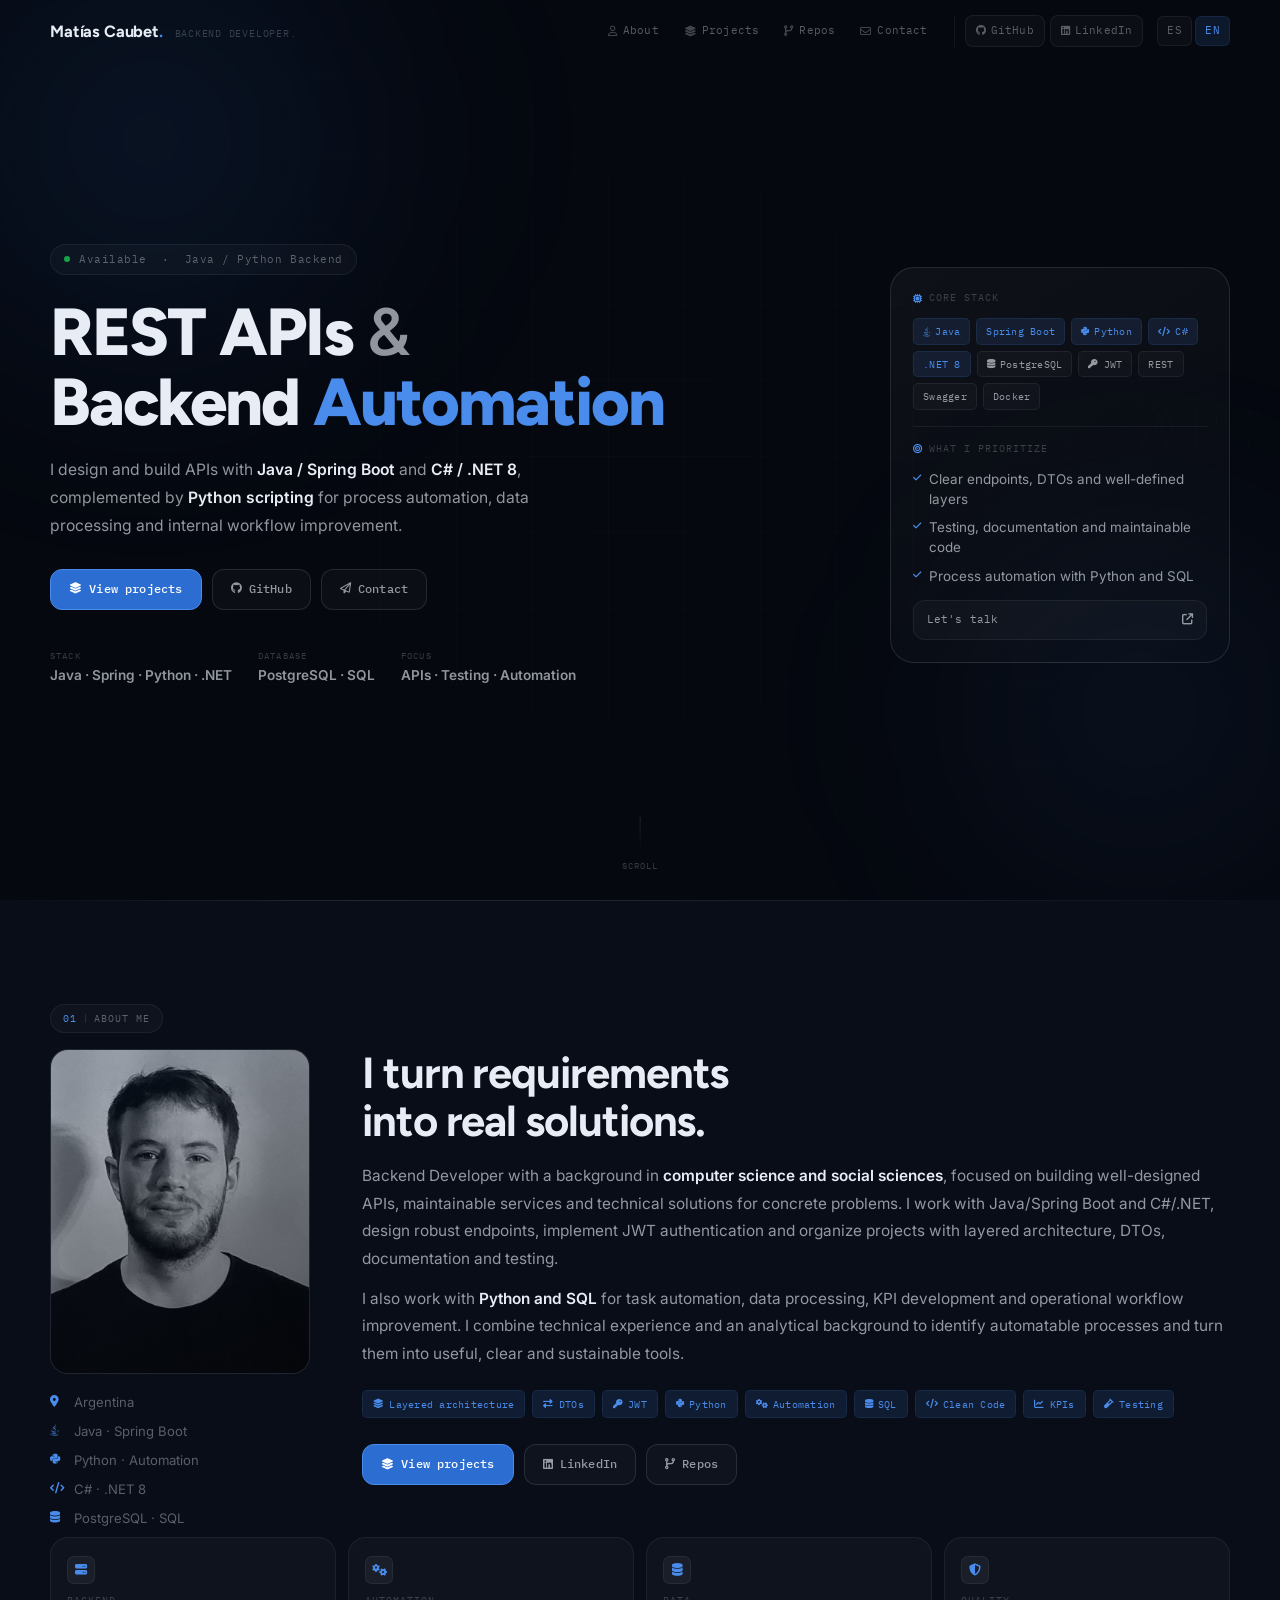
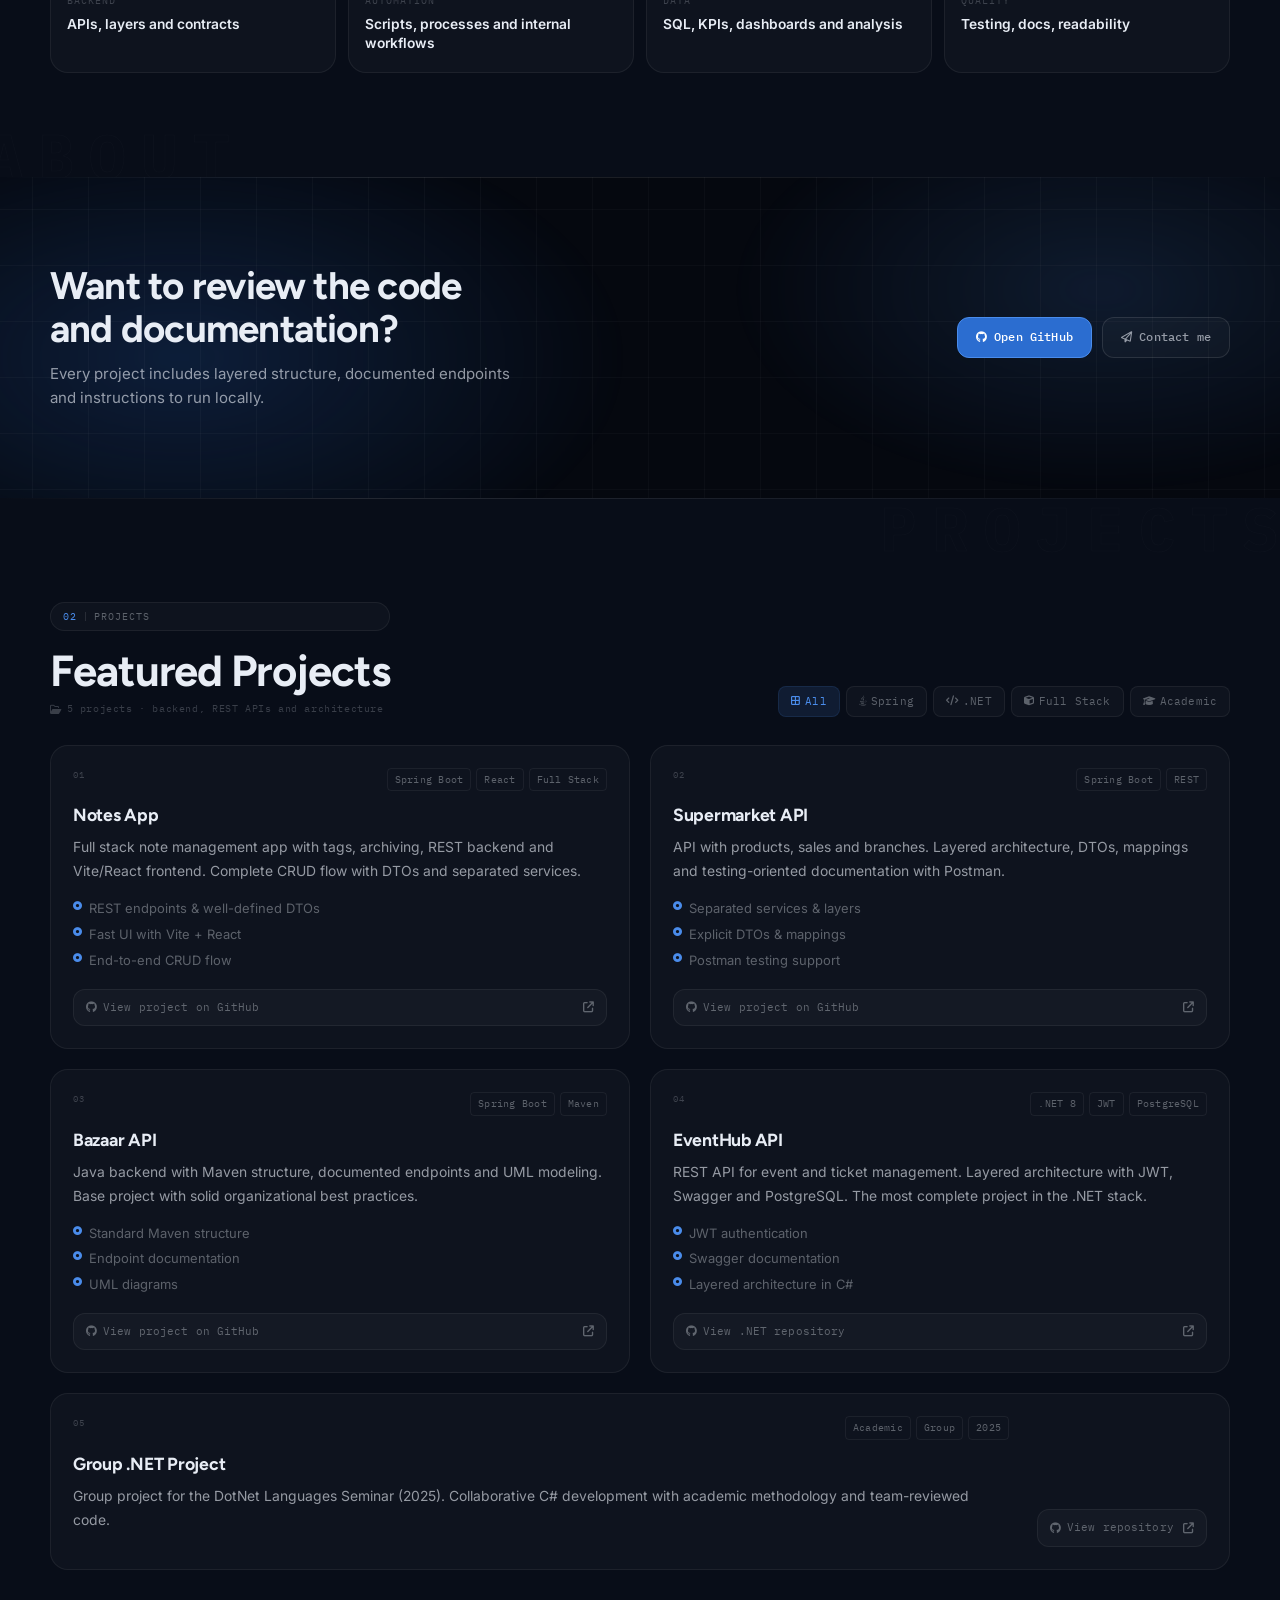
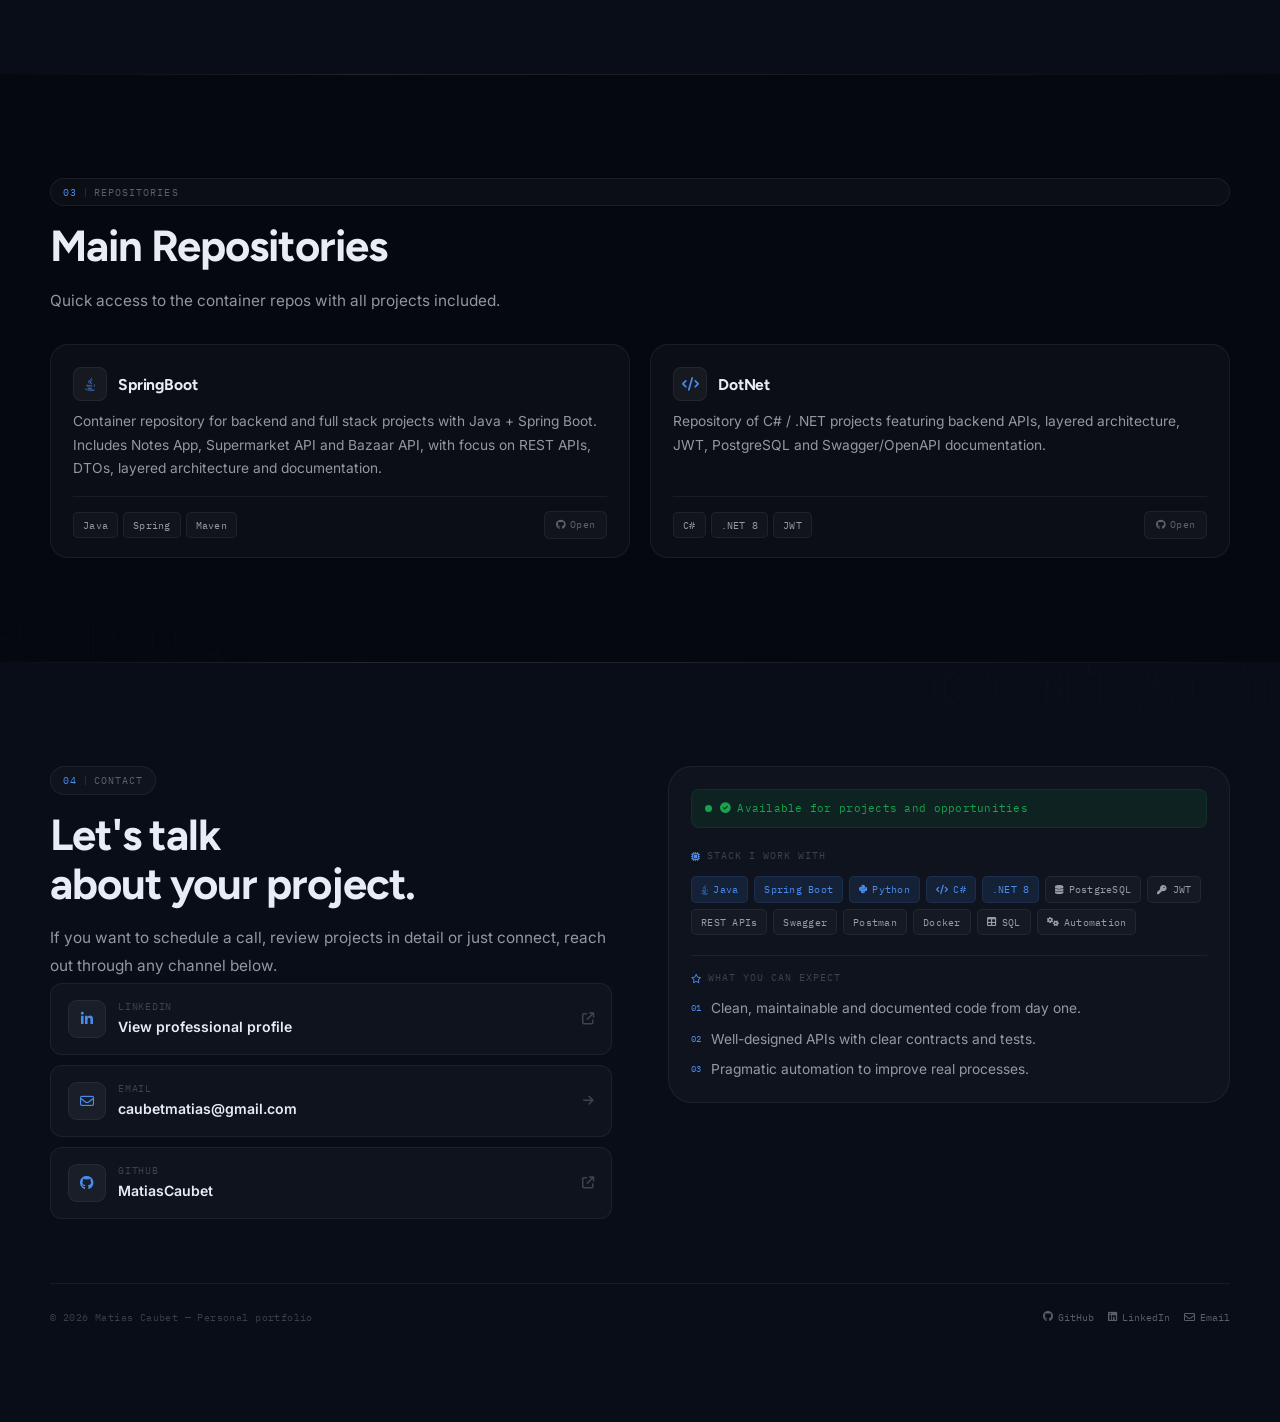
==== commit 6d1d89c1: "actualización de datos al día de la fecha" ====
--- a/en/index.html
+++ b/en/index.html
@@ -4,7 +4,7 @@
   <meta charset="UTF-8" />
   <meta name="viewport" content="width=device-width, initial-scale=1.0" />
   <title>Matías Caubet | Backend Developer</title>
-  <meta name="description" content="Matías Caubet's portfolio — Backend APIs with Java/Spring Boot and C#/.NET." />
+  <meta name="description" content="Matías Caubet's portfolio — Backend APIs with Java/Spring Boot, C#/.NET and Python for process automation." />
 
   <!--
     TYPOGRAPHY SYSTEM (all upright, no italics):
@@ -76,18 +76,18 @@
           <div>
             <div class="hero-tag reveal">
               <span class="pulse"></span>
-              Available &nbsp;·&nbsp; Backend Developer
+              Available &nbsp;·&nbsp; Java / Python Backend
             </div>
 
             <h1 class="hero-title reveal d1">
               REST APIs <span class="dm">&</span><br>
-              Backend <span class="hl">Architecture</span>
+              Backend <span class="hl">Automation</span>
             </h1>
 
             <p class="hero-sub reveal d2">
               I design and build APIs with <strong>Java / Spring Boot</strong> and <strong>C# / .NET 8</strong>,
-              focused on layered architecture, DTO contracts, JWT authentication
-              and sustained quality: tests, documentation, and maintainable code.
+              complemented by <strong>Python scripting</strong> for process automation,
+              data processing and internal workflow improvement.
             </p>
 
             <div class="hero-cta reveal d3">
@@ -105,7 +105,7 @@
             <div class="hero-meta reveal d4">
               <div class="meta-item">
                 <span class="meta-label">Stack</span>
-                <span class="meta-val">Java · Spring · .NET</span>
+                <span class="meta-val">Java · Spring · Python · .NET</span>
               </div>
               <div class="meta-item">
                 <span class="meta-label">Database</span>
@@ -113,7 +113,7 @@
               </div>
               <div class="meta-item">
                 <span class="meta-label">Focus</span>
-                <span class="meta-val">Architecture · Testing</span>
+                <span class="meta-val">APIs · Testing · Automation</span>
               </div>
             </div>
           </div>
@@ -123,19 +123,21 @@
             <div class="chip-row">
               <span class="chip hi"><i class="fa-brands fa-java"></i>Java</span>
               <span class="chip hi">Spring Boot</span>
+              <span class="chip hi"><i class="fa-brands fa-python"></i>Python</span>
               <span class="chip hi"><i class="fa-solid fa-code"></i>C#</span>
               <span class="chip hi">.NET 8</span>
               <span class="chip"><i class="fa-solid fa-database"></i>PostgreSQL</span>
               <span class="chip"><i class="fa-solid fa-key"></i>JWT</span>
               <span class="chip">REST</span>
               <span class="chip">Swagger</span>
+              <span class="chip">Docker</span>
             </div>
             <hr class="panel-hr" />
             <p class="panel-lbl"><i class="fa-solid fa-bullseye"></i>What I prioritize</p>
             <ul class="panel-list">
               <li><i class="fa-solid fa-check"></i>Clear endpoints, DTOs and well-defined layers</li>
-              <li><i class="fa-solid fa-check"></i>Testing & docs with Postman / Swagger</li>
-              <li><i class="fa-solid fa-check"></i>Pragmatic performance & maintainability</li>
+              <li><i class="fa-solid fa-check"></i>Testing, documentation and maintainable code</li>
+              <li><i class="fa-solid fa-check"></i>Process automation with Python and SQL</li>
             </ul>
             <a class="panel-cta" href="#contact">
               <span>Let's talk</span>
@@ -182,6 +184,10 @@
                 <span>Java · Spring Boot</span>
               </div>
               <div class="photo-fact">
+                <i class="fa-brands fa-python"></i>
+                <span>Python · Automation</span>
+              </div>
+              <div class="photo-fact">
                 <i class="fa-solid fa-code"></i>
                 <span>C# · .NET 8</span>
               </div>
@@ -197,21 +203,25 @@
             <h2 class="section-title reveal d1">I turn requirements<br>into real solutions.</h2>
 
             <p class="about-body reveal d2">
-              Background in <strong>computer science and social sciences</strong>,
-              focused on building well-designed APIs and maintainable code.
-              I work on backend with Java and C# .NET, design robust endpoints,
-              implement JWT authentication, and ensure every project has
-              documentation and tests to support its evolution.
+              Backend Developer with a background in <strong>computer science and social sciences</strong>,
+              focused on building well-designed APIs, maintainable services and technical solutions
+              for concrete problems. I work with Java/Spring Boot and C#/.NET, design robust endpoints,
+              implement JWT authentication and organize projects with layered architecture, DTOs,
+              documentation and testing.
             </p>
             <p class="about-body reveal d2" style="margin-top:-10px;">
-              I also work with SQL data analysis, building <strong>KPIs</strong>
-              and dashboards oriented toward real business impact.
+              I also work with <strong>Python and SQL</strong> for task automation, data processing,
+              KPI development and operational workflow improvement. I combine technical experience
+              and an analytical background to identify automatable processes and turn them into useful,
+              clear and sustainable tools.
             </p>
 
             <div class="skill-pills reveal d3">
               <span class="skill-pill"><i class="fa-solid fa-layer-group"></i>Layered architecture</span>
               <span class="skill-pill"><i class="fa-solid fa-right-left"></i>DTOs</span>
               <span class="skill-pill"><i class="fa-solid fa-key"></i>JWT</span>
+              <span class="skill-pill"><i class="fa-brands fa-python"></i>Python</span>
+              <span class="skill-pill"><i class="fa-solid fa-gears"></i>Automation</span>
               <span class="skill-pill"><i class="fa-solid fa-database"></i>SQL</span>
               <span class="skill-pill"><i class="fa-solid fa-code"></i>Clean Code</span>
               <span class="skill-pill"><i class="fa-solid fa-chart-line"></i>KPIs</span>
@@ -241,19 +251,19 @@
             <div class="stat-val">APIs, layers and contracts</div>
           </div>
           <div class="stat-card">
+            <div class="stat-icon"><i class="fa-solid fa-gears"></i></div>
+            <div class="stat-key">Automation</div>
+            <div class="stat-val">Scripts, processes and internal workflows</div>
+          </div>
+          <div class="stat-card">
             <div class="stat-icon"><i class="fa-solid fa-database"></i></div>
             <div class="stat-key">Data</div>
-            <div class="stat-val">SQL, KPIs, dashboards</div>
+            <div class="stat-val">SQL, KPIs, dashboards and analysis</div>
           </div>
           <div class="stat-card">
             <div class="stat-icon"><i class="fa-solid fa-shield-halved"></i></div>
             <div class="stat-key">Quality</div>
             <div class="stat-val">Testing, docs, readability</div>
-          </div>
-          <div class="stat-card">
-            <div class="stat-icon"><i class="fa-solid fa-box-archive"></i></div>
-            <div class="stat-key">Delivery</div>
-            <div class="stat-val">Maintainable, consistent code</div>
           </div>
         </div>
 
@@ -461,7 +471,7 @@
               <div class="rcard-icon"><i class="fa-brands fa-java"></i></div>
               <h3 class="rcard-title">SpringBoot</h3>
             </div>
-            <p class="rcard-desc">Container repository for backend and full stack projects with Java + Spring Boot. Includes Notes App, Supermarket API and Bazaar API.</p>
+            <p class="rcard-desc">Container repository for backend and full stack projects with Java + Spring Boot. Includes Notes App, Supermarket API and Bazaar API, with focus on REST APIs, DTOs, layered architecture and documentation.</p>
             <div class="rcard-foot">
               <div class="rcard-chips">
                 <span class="chip">Java</span>
@@ -478,7 +488,7 @@
               <div class="rcard-icon"><i class="fa-solid fa-code"></i></div>
               <h3 class="rcard-title">DotNet</h3>
             </div>
-            <p class="rcard-desc">Repository of C# / .NET projects featuring backend APIs, layered architecture, JWT and Swagger documentation.</p>
+            <p class="rcard-desc">Repository of C# / .NET projects featuring backend APIs, layered architecture, JWT, PostgreSQL and Swagger/OpenAPI documentation.</p>
             <div class="rcard-foot">
               <div class="rcard-chips">
                 <span class="chip">C#</span>
@@ -554,6 +564,7 @@
             <div class="info-stack">
               <span class="chip hi"><i class="fa-brands fa-java"></i>Java</span>
               <span class="chip hi">Spring Boot</span>
+              <span class="chip hi"><i class="fa-brands fa-python"></i>Python</span>
               <span class="chip hi"><i class="fa-solid fa-code"></i>C#</span>
               <span class="chip hi">.NET 8</span>
               <span class="chip"><i class="fa-solid fa-database"></i>PostgreSQL</span>
@@ -561,7 +572,9 @@
               <span class="chip">REST APIs</span>
               <span class="chip">Swagger</span>
               <span class="chip">Postman</span>
+              <span class="chip">Docker</span>
               <span class="chip"><i class="fa-solid fa-table"></i>SQL</span>
+              <span class="chip"><i class="fa-solid fa-gears"></i>Automation</span>
             </div>
             <hr class="panel-hr" />
             <p class="panel-lbl"><i class="fa-regular fa-star"></i>What you can expect</p>
@@ -576,7 +589,7 @@
               </div>
               <div class="principle">
                 <span class="pnum">03</span>
-                Direct communication focused on project goals.
+                Pragmatic automation to improve real processes.
               </div>
             </div>
           </div>
@@ -603,4 +616,4 @@
   </main>
   <script src="../script.js"></script>
 </body>
-</html>
+</html>
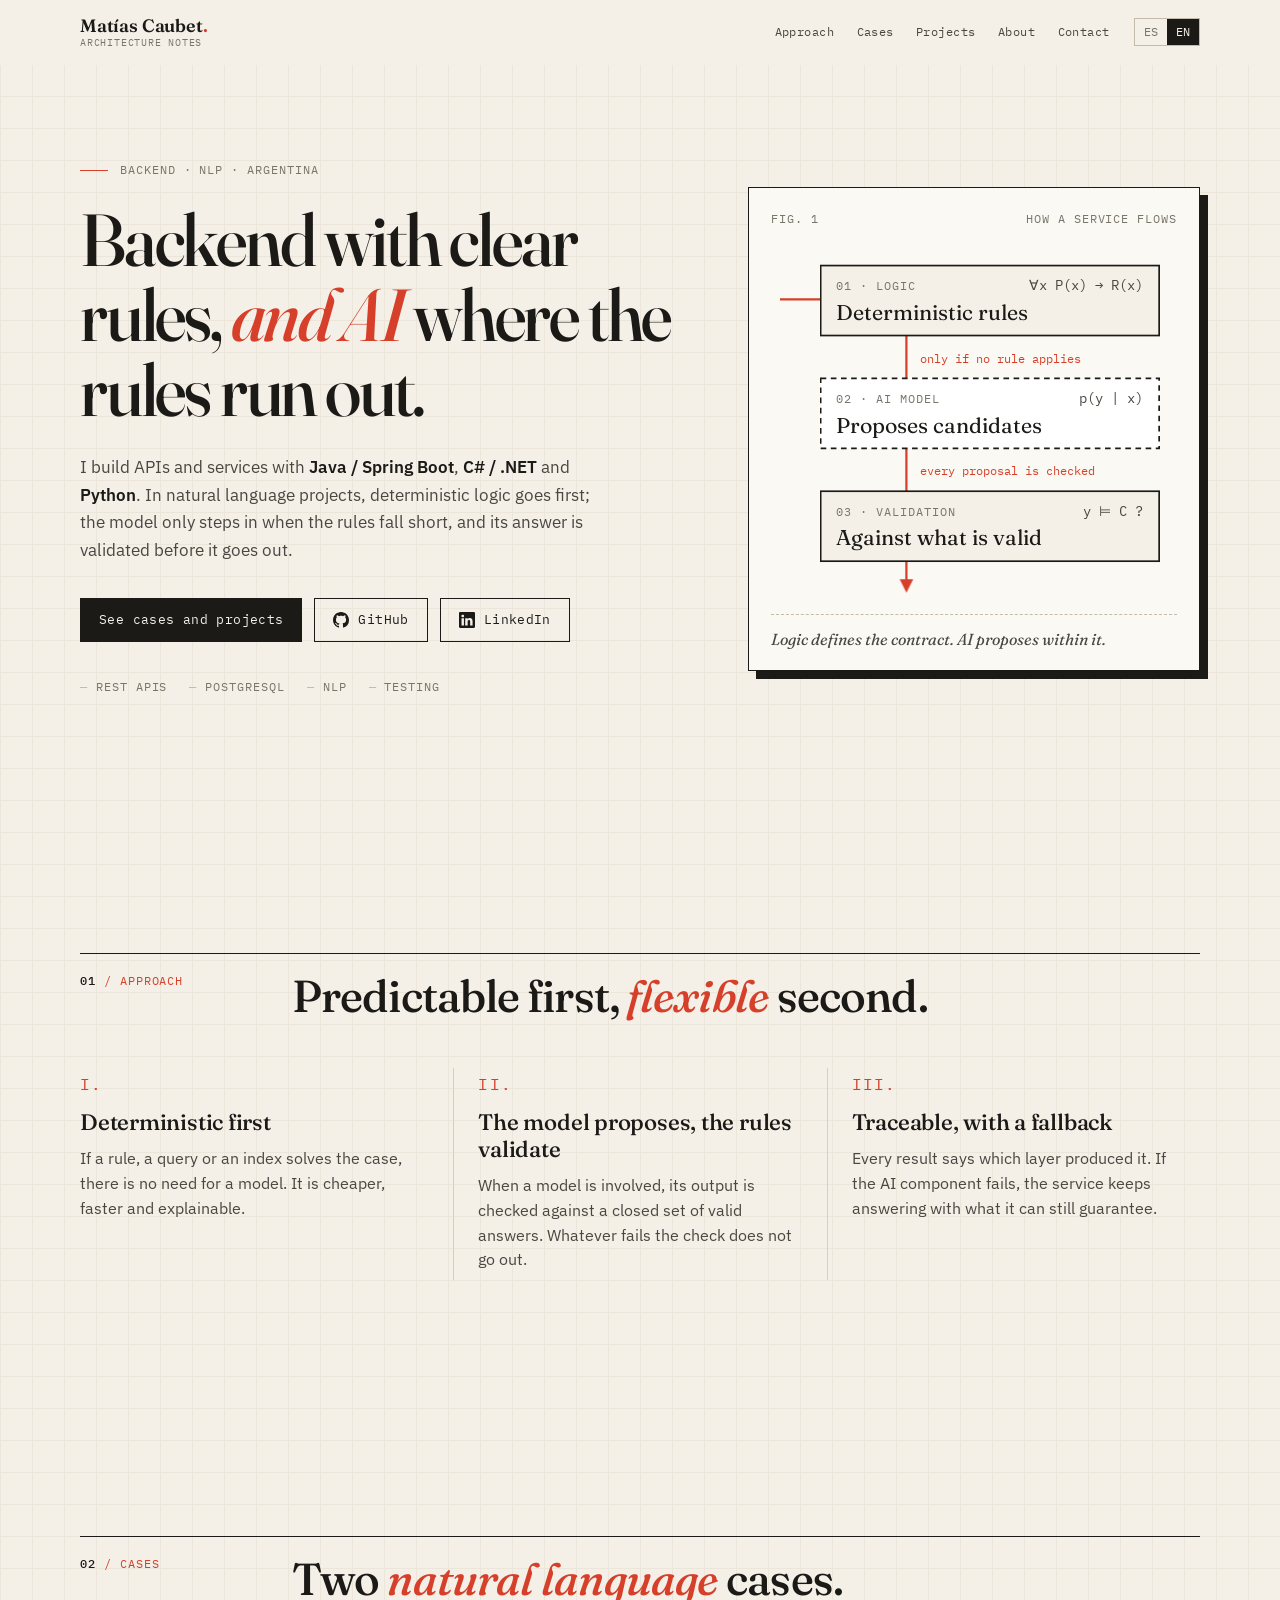
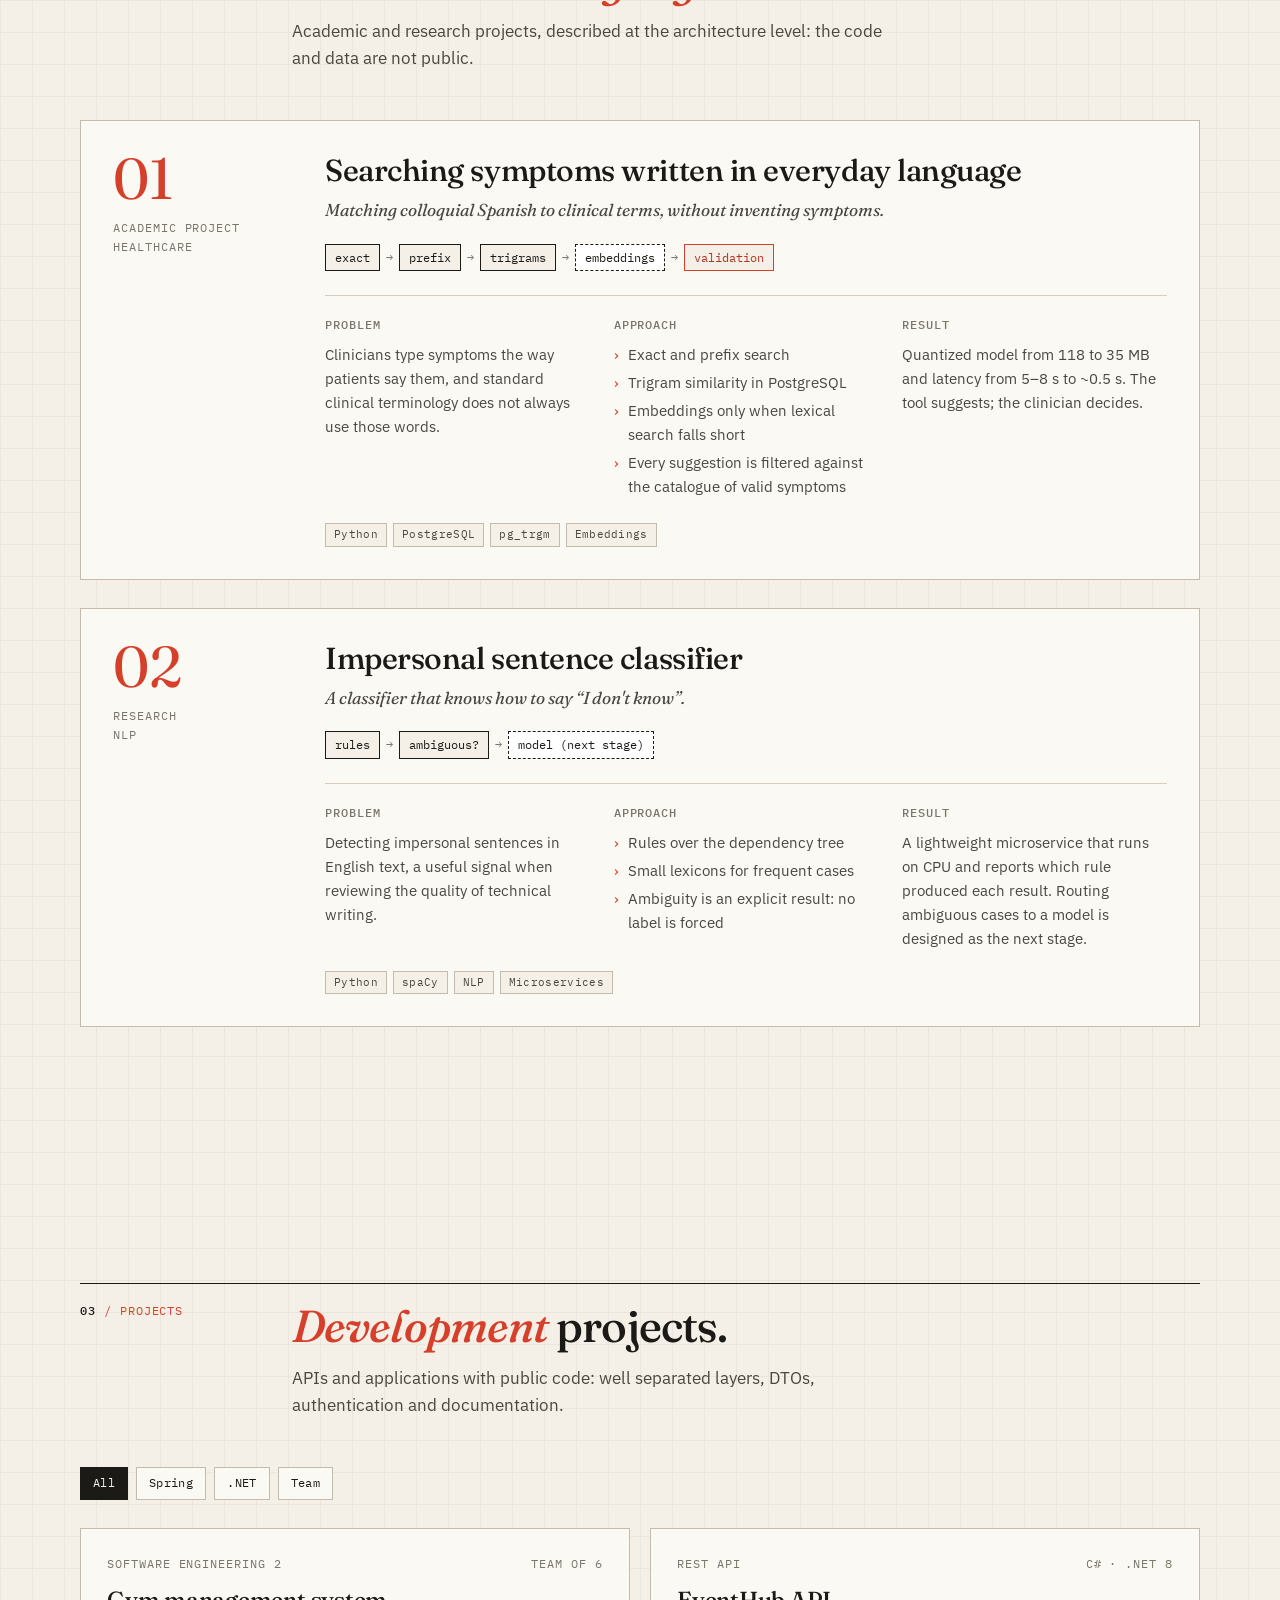
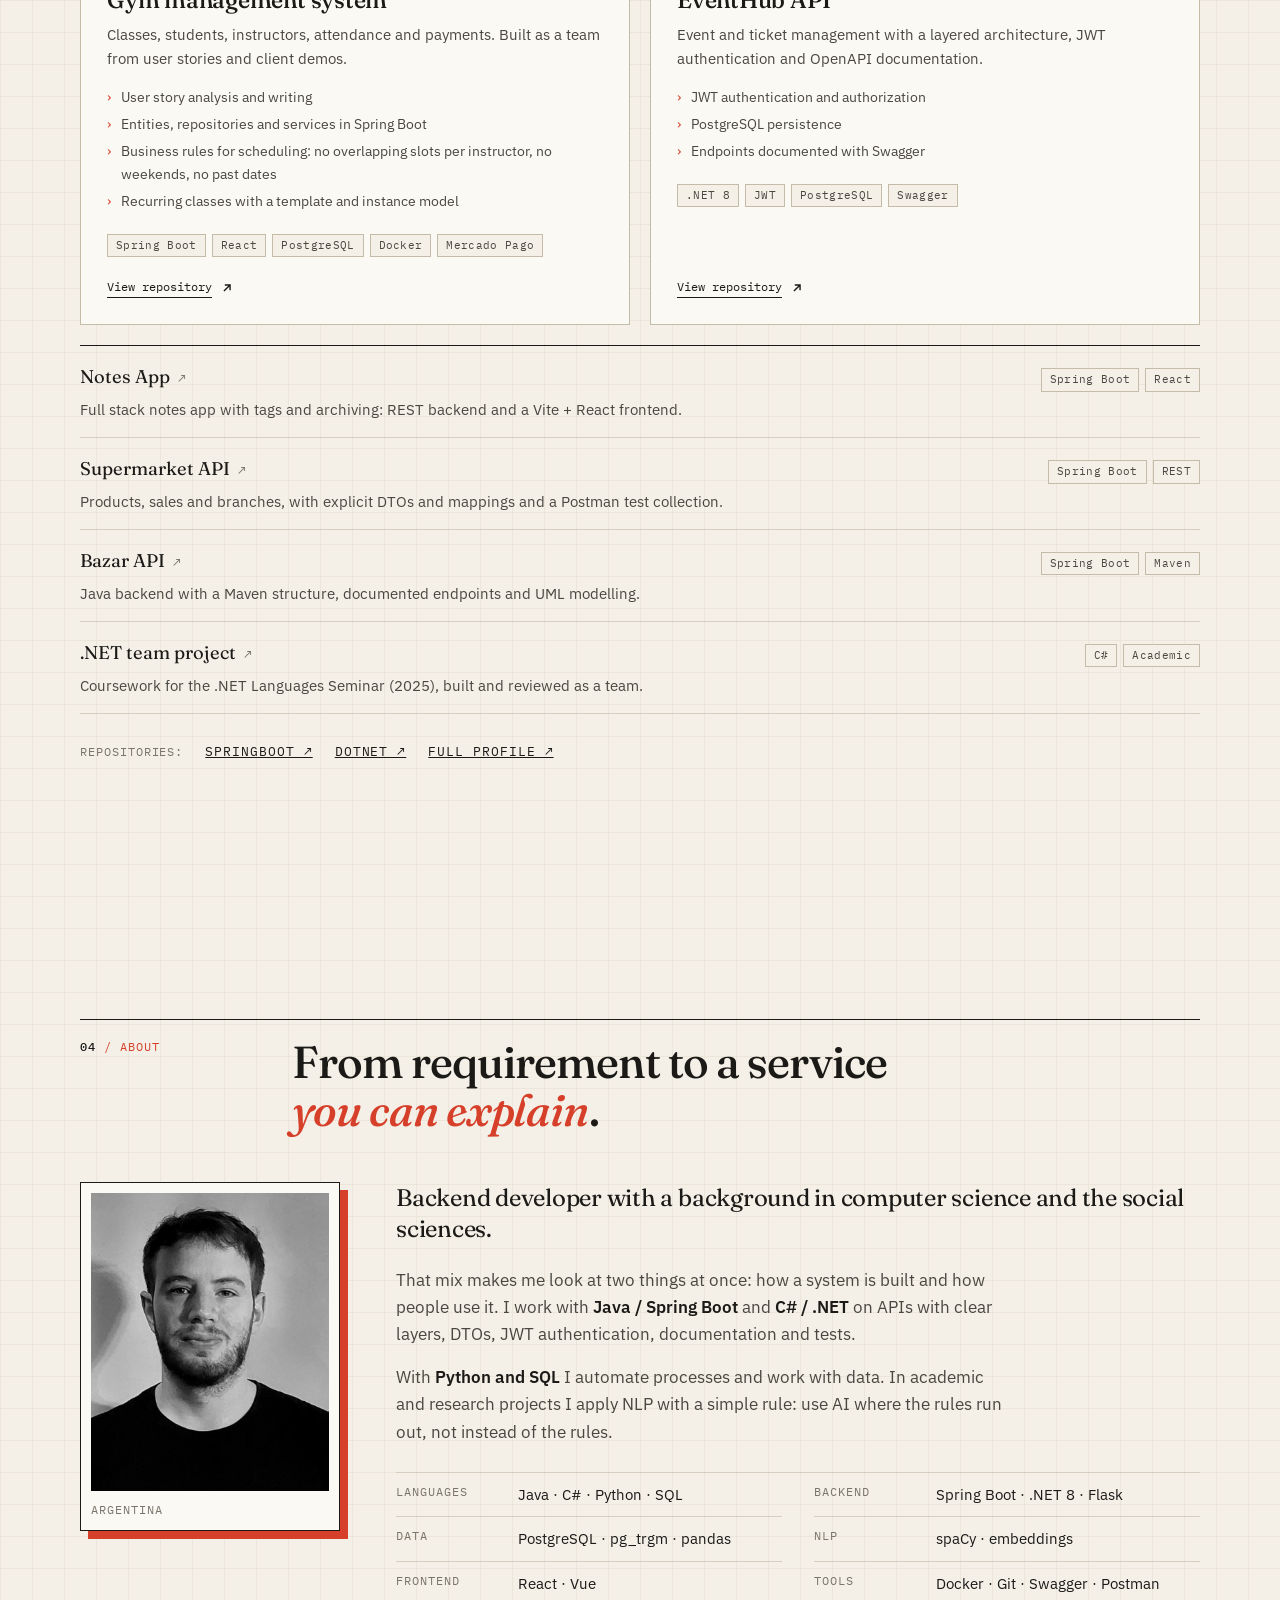
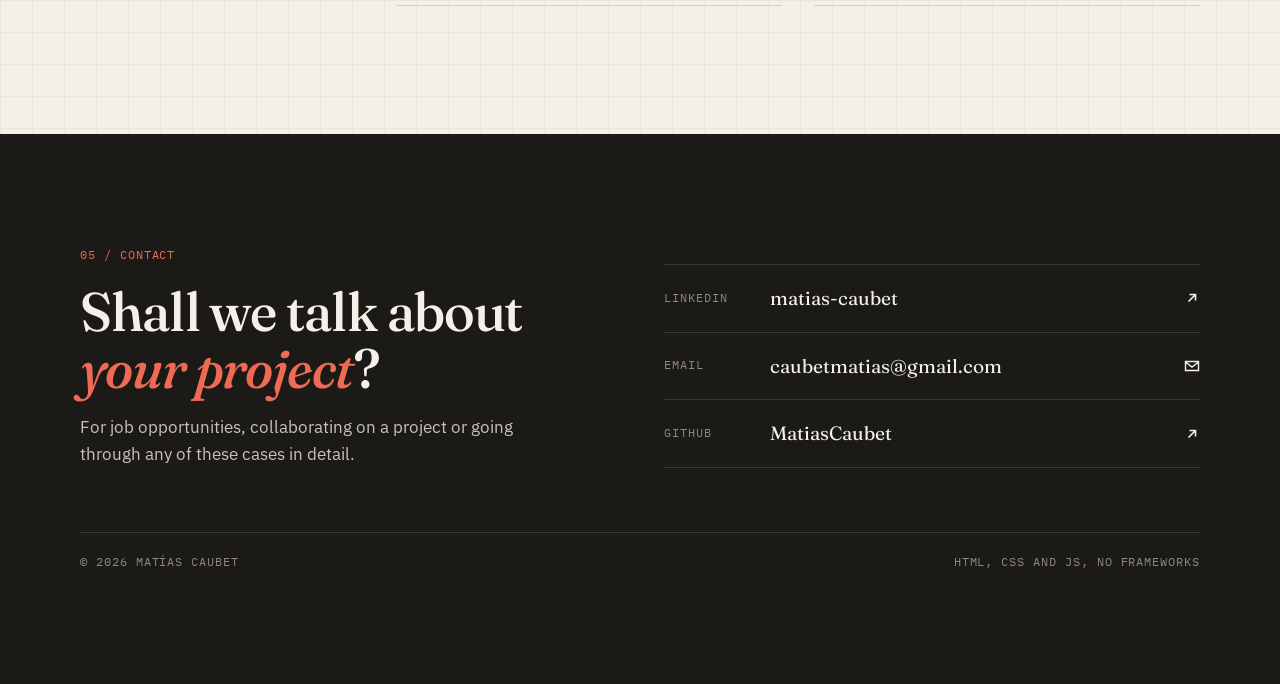
==== commit 8ddcffab: "Rediseño editorial: perfil backend + IA aplicada, casos de NLP y proyecto de gimnasio Co-Authored-By" ====
--- a/en/index.html
+++ b/en/index.html
@@ -3,612 +3,372 @@
 <head>
   <meta charset="UTF-8" />
   <meta name="viewport" content="width=device-width, initial-scale=1.0" />
-  <title>Matías Caubet | Backend Developer</title>
-  <meta name="description" content="Matías Caubet's portfolio — Backend APIs with Java/Spring Boot, C#/.NET and Python for process automation." />
-
-  <!--
-    TYPOGRAPHY SYSTEM (all upright, no italics):
-    ├─ Figtree       → headings (geometric humanist, modern and authoritative)
-    ├─ Inter         → body / descriptions (optimal readability in tech products)
-    └─ IBM Plex Mono → UI, buttons, labels, tags (corporate precision)
-  -->
+  <title>Matías Caubet · Backend + applied AI</title>
+  <meta name="description" content="Matías Caubet, backend developer (Java/Spring Boot, C#/.NET, Python). Services with clear rules, and AI where the rules run out." />
+  <link rel="alternate" hreflang="es" href="https://matiascaubet.github.io/" />
+  <link rel="alternate" hreflang="en" href="https://matiascaubet.github.io/en/" />
+
+  <meta property="og:type" content="website" />
+  <meta property="og:url" content="https://matiascaubet.github.io/en/" />
+  <meta property="og:title" content="Matías Caubet · Backend + applied AI" />
+  <meta property="og:description" content="Backend with clear rules, and AI where the rules run out. Java, .NET, Python and NLP." />
+  <meta property="og:image" content="https://matiascaubet.github.io/imagenMatias.jpg" />
+  <meta property="og:locale" content="en_US" />
+
   <link rel="preconnect" href="https://fonts.googleapis.com" />
   <link rel="preconnect" href="https://fonts.gstatic.com" crossorigin />
-  <link href="https://fonts.googleapis.com/css2?family=Figtree:wght@400;500;600;700;800;900&family=Inter:wght@300;400;500;600;700&family=IBM+Plex+Mono:wght@300;400;500;600&display=swap" rel="stylesheet" />
-
-  <!-- Font Awesome Free 6 -->
-  <link rel="stylesheet" href="https://cdnjs.cloudflare.com/ajax/libs/font-awesome/6.5.2/css/all.min.css" crossorigin="anonymous" referrerpolicy="no-referrer" />
-
+  <link href="https://fonts.googleapis.com/css2?family=Fraunces:ital,opsz,wght@0,9..144,400;0,9..144,500;0,9..144,600;1,9..144,400;1,9..144,500&family=IBM+Plex+Mono:wght@400;500&family=IBM+Plex+Sans:wght@400;500;600&display=swap" rel="stylesheet" />
+  <link rel="icon" href="data:image/svg+xml,%3Csvg xmlns=%27http://www.w3.org/2000/svg%27 viewBox=%270 0 32 32%27%3E%3Crect width=%2732%27 height=%2732%27 fill=%27%231b1a17%27/%3E%3Ctext x=%2716%27 y=%2723%27 font-family=%27Georgia%27 font-size=%2720%27 fill=%27%23f4f0e8%27 text-anchor=%27middle%27%3EM%3C/text%3E%3Ccircle cx=%2726%27 cy=%2722%27 r=%272.5%27 fill=%27%23d6402b%27/%3E%3C/svg%3E" />
   <link rel="stylesheet" href="../styles.css" />
 </head>
 
 <body>
-  <a class="skip" href="#hero">Skip to content</a>
-
-  <!-- ════════════════ NAV ════════════════ -->
+  <!-- icons -->
+  <svg width="0" height="0" style="position:absolute" aria-hidden="true">
+    <symbol id="i-gh" viewBox="0 0 16 16"><path fill="currentColor" d="M8 0C3.58 0 0 3.58 0 8c0 3.54 2.29 6.53 5.47 7.59.4.07.55-.17.55-.38 0-.19-.01-.82-.01-1.49-2.01.37-2.53-.49-2.69-.94-.09-.23-.48-.94-.82-1.13-.28-.15-.68-.52-.01-.53.63-.01 1.08.58 1.23.82.72 1.21 1.87.87 2.33.66.07-.52.28-.87.51-1.07-1.78-.2-3.64-.89-3.64-3.95 0-.87.31-1.59.82-2.15-.08-.2-.36-1.02.08-2.12 0 0 .67-.21 2.2.82.64-.18 1.32-.27 2-.27.68 0 1.36.09 2 .27 1.53-1.04 2.2-.82 2.2-.82.44 1.1.16 1.92.08 2.12.51.56.82 1.27.82 2.15 0 3.07-1.87 3.75-3.65 3.95.29.25.54.73.54 1.48 0 1.07-.01 1.93-.01 2.2 0 .21.15.46.55.38A8.01 8.01 0 0 0 16 8c0-4.42-3.58-8-8-8Z"/></symbol>
+    <symbol id="i-in" viewBox="0 0 16 16"><path fill="currentColor" d="M0 1.15C0 .52.52 0 1.18 0h13.64C15.48 0 16 .52 16 1.15v13.7c0 .63-.52 1.15-1.18 1.15H1.18C.52 16 0 15.48 0 14.85V1.15Zm4.94 12.23V6.17H2.542v7.21H4.94ZM3.74 5.18c.84 0 1.36-.55 1.36-1.25-.01-.71-.52-1.25-1.34-1.25-.82 0-1.36.54-1.36 1.25 0 .7.52 1.25 1.33 1.25h.01Zm4.91 8.2V9.35c0-.21.02-.43.08-.58.17-.43.57-.88 1.23-.88.87 0 1.21.66 1.21 1.63v3.86h2.4V9.25c0-2.22-1.18-3.25-2.76-3.25-1.27 0-1.84.7-2.16 1.19v.02h-.02l.02-.02V6.17h-2.4c.03.68 0 7.21 0 7.21h2.4Z"/></symbol>
+    <symbol id="i-arrow" viewBox="0 0 16 16"><path fill="none" stroke="currentColor" stroke-width="1.6" d="M4.5 11.5l7-7M5.5 4.5h6v6"/></symbol>
+    <symbol id="i-mail" viewBox="0 0 16 16"><path fill="none" stroke="currentColor" stroke-width="1.4" d="M1.5 3.5h13v9h-13zM1.5 4l6.5 5 6.5-5"/></symbol>
+  </svg>
+
+  <a class="skip" href="#home">Skip to content</a>
+
   <header class="topbar" data-elevate>
     <div class="wrap topbar-inner">
-
-      <div class="brand">
-        Matías Caubet<span class="brand-dot">.</span>
-        <span class="brand-tag">Backend Developer.</span>
-      </div>
-
-      <button class="nav-toggle" type="button" aria-label="Open menu" aria-expanded="false" data-nav-toggle>
-        <i class="fa-solid fa-bars"></i>
+      <a class="brand" href="#home">
+        <span class="brand-name">Matías Caubet<span class="dot">.</span></span>
+        <span class="brand-kicker mono">Architecture notes</span>
+      </a>
+
+      <nav class="nav" data-nav id="nav" aria-label="Main navigation">
+        <a href="#approach">Approach</a>
+        <a href="#cases">Cases</a>
+        <a href="#projects">Projects</a>
+        <a href="#about">About</a>
+        <a href="#contact">Contact</a>
+      </nav>
+
+      <div class="lang" aria-label="Language">
+        <a href="/" lang="es">ES</a>
+        <a href="/en/" aria-current="true" lang="en">EN</a>
+      </div>
+
+      <button class="nav-toggle" type="button" aria-label="Open menu" aria-expanded="false" aria-controls="nav" data-nav-toggle>
+        <span></span>
       </button>
-
-      <nav class="nav" data-nav aria-label="Main navigation">
-        <a href="#about"><i class="fa-regular fa-user"></i>About</a>
-        <a href="#projects"><i class="fa-solid fa-layer-group"></i>Projects</a>
-        <a href="#repos"><i class="fa-solid fa-code-branch"></i>Repos</a>
-        <a href="#contact"><i class="fa-regular fa-envelope"></i>Contact</a>
-      </nav>
-
-      <div class="nav-ext">
-        <a href="https://github.com/MatiasCaubet" target="_blank" rel="noreferrer">
-          <i class="fa-brands fa-github"></i>GitHub
-        </a>
-        <a href="https://www.linkedin.com/in/matias-caubet" target="_blank" rel="noreferrer">
-          <i class="fa-brands fa-linkedin"></i>LinkedIn
-        </a>
-      </div>
-
-      <div class="lang-switch" aria-label="Switch language">
-        <a class="lang-btn" href="/">ES</a>
-        <a class="lang-btn active" href="/en/">EN</a>
-      </div>
     </div>
   </header>
 
   <main>
 
-    <!-- ════════════════ HERO ════════════════ -->
-    <section id="hero" aria-label="Introduction">
-      <div class="hero-orb hero-orb--1" data-parallax="0.10"></div>
-      <div class="hero-orb hero-orb--2" data-parallax="0.07"></div>
-      <div class="hero-grid" aria-hidden="true"></div>
-      <span class="ghost ghost-hero" data-parallax="0.04" aria-hidden="true">API</span>
-
-      <div class="wrap">
-        <div class="hero-inner">
-
+    <!-- ═════════ HERO ═════════ -->
+    <section class="hero" id="home">
+      <div class="wrap hero-grid">
+        <div>
+          <p class="hero-kicker mono">Backend · NLP · Argentina</p>
+          <h1 class="hero-title">Backend with clear rules, <em>and AI</em> where the rules run out.</h1>
+          <p class="hero-sub">
+            I build APIs and services with <strong>Java / Spring Boot</strong>, <strong>C# / .NET</strong> and
+            <strong>Python</strong>. In natural language projects, deterministic logic goes first;
+            the model only steps in when the rules fall short, and its answer is validated before it goes out.
+          </p>
+          <div class="hero-cta">
+            <a class="btn btn-solid" href="#cases">See cases and projects</a>
+            <a class="btn btn-line" href="https://github.com/MatiasCaubet" target="_blank" rel="noreferrer">
+              <svg aria-hidden="true"><use href="#i-gh"/></svg>GitHub
+            </a>
+            <a class="btn btn-line" href="https://www.linkedin.com/in/matias-caubet" target="_blank" rel="noreferrer">
+              <svg aria-hidden="true"><use href="#i-in"/></svg>LinkedIn
+            </a>
+          </div>
+          <p class="hero-meta mono">
+            <span>REST APIs</span><span>PostgreSQL</span><span>NLP</span><span>Testing</span>
+          </p>
+        </div>
+
+        <figure class="diagram" aria-label="Diagram: logic first, then an AI model, and every proposal is validated">
+          <div class="diagram-head mono"><span>Fig. 1</span><span>How a service flows</span></div>
+          <svg viewBox="0 0 360 318" role="img" aria-hidden="true">
+            <path class="flow" d="M8 50 H120 V302" />
+            <path class="tip" d="M114 298 L120 310 L126 298 Z" />
+
+            <rect class="box" x="44" y="20" width="300" height="62" />
+            <text class="lbl" x="58" y="42">01 · LOGIC</text>
+            <text class="frm" x="330" y="42" text-anchor="end">∀x P(x) → R(x)</text>
+            <text class="ttl" x="58" y="68">Deterministic rules</text>
+
+            <text class="note" x="132" y="106">only if no rule applies</text>
+
+            <rect class="box ai" x="44" y="120" width="300" height="62" />
+            <text class="lbl" x="58" y="142">02 · AI MODEL</text>
+            <text class="frm" x="330" y="142" text-anchor="end">p(y | x)</text>
+            <text class="ttl" x="58" y="168">Proposes candidates</text>
+
+            <text class="note" x="132" y="206">every proposal is checked</text>
+
+            <rect class="box" x="44" y="220" width="300" height="62" />
+            <text class="lbl" x="58" y="242">03 · VALIDATION</text>
+            <text class="frm" x="330" y="242" text-anchor="end">y ⊨ C ?</text>
+            <text class="ttl" x="58" y="268">Against what is valid</text>
+          </svg>
+          <figcaption class="diagram-foot">Logic defines the contract. AI proposes within it.</figcaption>
+        </figure>
+      </div>
+    </section>
+
+    <!-- ═════════ APPROACH ═════════ -->
+    <section id="approach">
+      <div class="wrap">
+        <header class="sec-head reveal">
+          <p class="sec-num mono"><b>01</b> / Approach</p>
+          <h2 class="sec-title">Predictable first, <em>flexible</em> second.</h2>
+        </header>
+        <div class="principles">
+          <article class="principle reveal">
+            <p class="mono">i.</p>
+            <h3>Deterministic first</h3>
+            <p>If a rule, a query or an index solves the case, there is no need for a model. It is cheaper, faster and explainable.</p>
+          </article>
+          <article class="principle reveal">
+            <p class="mono">ii.</p>
+            <h3>The model proposes, the rules validate</h3>
+            <p>When a model is involved, its output is checked against a closed set of valid answers. Whatever fails the check does not go out.</p>
+          </article>
+          <article class="principle reveal">
+            <p class="mono">iii.</p>
+            <h3>Traceable, with a fallback</h3>
+            <p>Every result says which layer produced it. If the AI component fails, the service keeps answering with what it can still guarantee.</p>
+          </article>
+        </div>
+      </div>
+    </section>
+
+    <!-- ═════════ CASES ═════════ -->
+    <section id="cases">
+      <div class="wrap">
+        <header class="sec-head reveal">
+          <p class="sec-num mono"><b>02</b> / Cases</p>
           <div>
-            <div class="hero-tag reveal">
-              <span class="pulse"></span>
-              Available &nbsp;·&nbsp; Java / Python Backend
-            </div>
-
-            <h1 class="hero-title reveal d1">
-              REST APIs <span class="dm">&</span><br>
-              Backend <span class="hl">Automation</span>
-            </h1>
-
-            <p class="hero-sub reveal d2">
-              I design and build APIs with <strong>Java / Spring Boot</strong> and <strong>C# / .NET 8</strong>,
-              complemented by <strong>Python scripting</strong> for process automation,
-              data processing and internal workflow improvement.
-            </p>
-
-            <div class="hero-cta reveal d3">
-              <a class="btn primary" href="#projects">
-                <i class="fa-solid fa-layer-group"></i>View projects
-              </a>
-              <a class="btn secondary" href="https://github.com/MatiasCaubet" target="_blank" rel="noreferrer">
-                <i class="fa-brands fa-github"></i>GitHub
-              </a>
-              <a class="btn secondary" href="#contact">
-                <i class="fa-regular fa-paper-plane"></i>Contact
-              </a>
-            </div>
-
-            <div class="hero-meta reveal d4">
-              <div class="meta-item">
-                <span class="meta-label">Stack</span>
-                <span class="meta-val">Java · Spring · Python · .NET</span>
-              </div>
-              <div class="meta-item">
-                <span class="meta-label">Database</span>
-                <span class="meta-val">PostgreSQL · SQL</span>
-              </div>
-              <div class="meta-item">
-                <span class="meta-label">Focus</span>
-                <span class="meta-val">APIs · Testing · Automation</span>
-              </div>
-            </div>
-          </div>
-
-          <aside class="hero-panel reveal d2" aria-label="Technical summary">
-            <p class="panel-lbl"><i class="fa-solid fa-microchip"></i>Core stack</p>
-            <div class="chip-row">
-              <span class="chip hi"><i class="fa-brands fa-java"></i>Java</span>
-              <span class="chip hi">Spring Boot</span>
-              <span class="chip hi"><i class="fa-brands fa-python"></i>Python</span>
-              <span class="chip hi"><i class="fa-solid fa-code"></i>C#</span>
-              <span class="chip hi">.NET 8</span>
-              <span class="chip"><i class="fa-solid fa-database"></i>PostgreSQL</span>
-              <span class="chip"><i class="fa-solid fa-key"></i>JWT</span>
-              <span class="chip">REST</span>
-              <span class="chip">Swagger</span>
-              <span class="chip">Docker</span>
-            </div>
-            <hr class="panel-hr" />
-            <p class="panel-lbl"><i class="fa-solid fa-bullseye"></i>What I prioritize</p>
-            <ul class="panel-list">
-              <li><i class="fa-solid fa-check"></i>Clear endpoints, DTOs and well-defined layers</li>
-              <li><i class="fa-solid fa-check"></i>Testing, documentation and maintainable code</li>
-              <li><i class="fa-solid fa-check"></i>Process automation with Python and SQL</li>
+            <h2 class="sec-title">Two <em>natural language</em> cases.</h2>
+            <p class="sec-lead">Academic and research projects, described at the architecture level: the code and data are not public.</p>
+          </div>
+        </header>
+
+        <div class="cases">
+          <article class="case reveal">
+            <div class="case-side">
+              <span class="case-num">01</span>
+              <span class="case-ctx mono">Academic project<br>Healthcare</span>
+            </div>
+            <div>
+              <h3>Searching symptoms written in everyday language</h3>
+              <p class="case-hook">Matching colloquial Spanish to clinical terms, without inventing symptoms.</p>
+              <div class="cascade" aria-label="Search cascade">
+                <span>exact</span><i>→</i><span>prefix</span><i>→</i><span>trigrams</span><i>→</i><span class="ai">embeddings</span><i>→</i><span class="ok">validation</span>
+              </div>
+              <div class="case-cols">
+                <div>
+                  <h4 class="mono">Problem</h4>
+                  <p>Clinicians type symptoms the way patients say them, and standard clinical terminology does not always use those words.</p>
+                </div>
+                <div>
+                  <h4 class="mono">Approach</h4>
+                  <ul>
+                    <li>Exact and prefix search</li>
+                    <li>Trigram similarity in PostgreSQL</li>
+                    <li>Embeddings only when lexical search falls short</li>
+                    <li>Every suggestion is filtered against the catalogue of valid symptoms</li>
+                  </ul>
+                </div>
+                <div>
+                  <h4 class="mono">Result</h4>
+                  <p>Quantized model from 118 to 35 MB and latency from 5–8 s to ~0.5 s. The tool suggests; the clinician decides.</p>
+                </div>
+              </div>
+              <div class="tags" style="margin-top:20px">
+                <span class="tag">Python</span><span class="tag">PostgreSQL</span><span class="tag">pg_trgm</span><span class="tag">Embeddings</span>
+              </div>
+            </div>
+          </article>
+
+          <article class="case reveal">
+            <div class="case-side">
+              <span class="case-num">02</span>
+              <span class="case-ctx mono">Research<br>NLP</span>
+            </div>
+            <div>
+              <h3>Impersonal sentence classifier</h3>
+              <p class="case-hook">A classifier that knows how to say “I don't know”.</p>
+              <div class="cascade" aria-label="Classification flow">
+                <span>rules</span><i>→</i><span>ambiguous?</span><i>→</i><span class="ai">model (next stage)</span>
+              </div>
+              <div class="case-cols">
+                <div>
+                  <h4 class="mono">Problem</h4>
+                  <p>Detecting impersonal sentences in English text, a useful signal when reviewing the quality of technical writing.</p>
+                </div>
+                <div>
+                  <h4 class="mono">Approach</h4>
+                  <ul>
+                    <li>Rules over the dependency tree</li>
+                    <li>Small lexicons for frequent cases</li>
+                    <li>Ambiguity is an explicit result: no label is forced</li>
+                  </ul>
+                </div>
+                <div>
+                  <h4 class="mono">Result</h4>
+                  <p>A lightweight microservice that runs on CPU and reports which rule produced each result. Routing ambiguous cases to a model is designed as the next stage.</p>
+                </div>
+              </div>
+              <div class="tags" style="margin-top:20px">
+                <span class="tag">Python</span><span class="tag">spaCy</span><span class="tag">NLP</span><span class="tag">Microservices</span>
+              </div>
+            </div>
+          </article>
+        </div>
+      </div>
+    </section>
+
+    <!-- ═════════ PROJECTS ═════════ -->
+    <section id="projects">
+      <div class="wrap">
+        <header class="sec-head reveal">
+          <p class="sec-num mono"><b>03</b> / Projects</p>
+          <div>
+            <h2 class="sec-title"><em>Development</em> projects.</h2>
+            <p class="sec-lead">APIs and applications with public code: well separated layers, DTOs, authentication and documentation.</p>
+          </div>
+        </header>
+
+        <div class="filters reveal" role="group" aria-label="Filter projects">
+          <button class="filter" type="button" data-filter="all" aria-pressed="true">All</button>
+          <button class="filter" type="button" data-filter="spring" aria-pressed="false">Spring</button>
+          <button class="filter" type="button" data-filter="dotnet" aria-pressed="false">.NET</button>
+          <button class="filter" type="button" data-filter="grupal" aria-pressed="false">Team</button>
+        </div>
+
+        <div class="pgrid">
+          <article class="pcard reveal" data-tags="spring grupal">
+            <div class="pcard-top mono"><span>Software Engineering 2</span><span>Team of 6</span></div>
+            <h3>Gym management system</h3>
+            <p>Classes, students, instructors, attendance and payments. Built as a team from user stories and client demos.</p>
+            <ul>
+              <li>User story analysis and writing</li>
+              <li>Entities, repositories and services in Spring Boot</li>
+              <li>Business rules for scheduling: no overlapping slots per instructor, no weekends, no past dates</li>
+              <li>Recurring classes with a template and instance model</li>
             </ul>
-            <a class="panel-cta" href="#contact">
-              <span>Let's talk</span>
-              <i class="fa-solid fa-arrow-up-right-from-square"></i>
-            </a>
-          </aside>
-
-        </div>
-      </div>
-
-      <div class="scroll-cue" aria-hidden="true">
-        <div class="scroll-cue-line"></div>
-        <span>scroll</span>
-      </div>
-    </section>
-
-    <!-- ════════════════ ABOUT (with photo) ════════════════ -->
+            <div class="tags">
+              <span class="tag">Spring Boot</span><span class="tag">React</span><span class="tag">PostgreSQL</span><span class="tag">Docker</span><span class="tag">Mercado Pago</span>
+            </div>
+            <a class="pcard-link" href="https://github.com/TomasMessineo/sistema-actividades-is2" target="_blank" rel="noreferrer">
+              <span>View repository</span><svg aria-hidden="true"><use href="#i-arrow"/></svg>
+            </a>
+          </article>
+
+          <article class="pcard reveal" data-tags="dotnet">
+            <div class="pcard-top mono"><span>REST API</span><span>C# · .NET 8</span></div>
+            <h3>EventHub API</h3>
+            <p>Event and ticket management with a layered architecture, JWT authentication and OpenAPI documentation.</p>
+            <ul>
+              <li>JWT authentication and authorization</li>
+              <li>PostgreSQL persistence</li>
+              <li>Endpoints documented with Swagger</li>
+            </ul>
+            <div class="tags">
+              <span class="tag">.NET 8</span><span class="tag">JWT</span><span class="tag">PostgreSQL</span><span class="tag">Swagger</span>
+            </div>
+            <a class="pcard-link" href="https://github.com/MatiasCaubet/DotNet" target="_blank" rel="noreferrer">
+              <span>View repository</span><svg aria-hidden="true"><use href="#i-arrow"/></svg>
+            </a>
+          </article>
+        </div>
+
+        <ul class="plist">
+          <li class="reveal" data-tags="spring">
+            <a class="plist-name" href="https://github.com/MatiasCaubet/SpringBoot/tree/main/Note" target="_blank" rel="noreferrer">Notes App</a>
+            <div class="tags"><span class="tag">Spring Boot</span><span class="tag">React</span></div>
+            <p>Full stack notes app with tags and archiving: REST backend and a Vite + React frontend.</p>
+          </li>
+          <li class="reveal" data-tags="spring">
+            <a class="plist-name" href="https://github.com/MatiasCaubet/SpringBoot/tree/main/supermercado" target="_blank" rel="noreferrer">Supermarket API</a>
+            <div class="tags"><span class="tag">Spring Boot</span><span class="tag">REST</span></div>
+            <p>Products, sales and branches, with explicit DTOs and mappings and a Postman test collection.</p>
+          </li>
+          <li class="reveal" data-tags="spring">
+            <a class="plist-name" href="https://github.com/MatiasCaubet/SpringBoot/tree/main/Bazar" target="_blank" rel="noreferrer">Bazar API</a>
+            <div class="tags"><span class="tag">Spring Boot</span><span class="tag">Maven</span></div>
+            <p>Java backend with a Maven structure, documented endpoints and UML modelling.</p>
+          </li>
+          <li class="reveal" data-tags="dotnet grupal">
+            <a class="plist-name" href="https://github.com/MatiasCaubet/ProyectoDotNet-grupal" target="_blank" rel="noreferrer">.NET team project</a>
+            <div class="tags"><span class="tag">C#</span><span class="tag">Academic</span></div>
+            <p>Coursework for the .NET Languages Seminar (2025), built and reviewed as a team.</p>
+          </li>
+        </ul>
+
+        <p class="repos mono reveal">
+          Repositories:
+          <a href="https://github.com/MatiasCaubet/SpringBoot" target="_blank" rel="noreferrer">SpringBoot ↗</a>
+          <a href="https://github.com/MatiasCaubet/DotNet" target="_blank" rel="noreferrer">DotNet ↗</a>
+          <a href="https://github.com/MatiasCaubet" target="_blank" rel="noreferrer">Full profile ↗</a>
+        </p>
+      </div>
+    </section>
+
+    <!-- ═════════ ABOUT ═════════ -->
     <section id="about">
-      <span class="ghost ghost-about" data-parallax="-0.05" aria-hidden="true">ABOUT</span>
-      <div class="wrap">
-
-        <div class="section-eyebrow reveal">
-          <span class="eyebrow-num">01</span>
-          <span class="eyebrow-sep"></span>
-          About me
-        </div>
-
-        <div class="about-inner">
-
-          <!-- photo column -->
-          <div class="about-photo-col reveal">
-            <div class="photo-frame">
-              <img src="../imagenMatias.jpg" alt="Photo of Matías Caubet" loading="lazy"
-                   onerror="this.style.display='none'" />
-
-            </div>
-            <div class="photo-facts">
-              <div class="photo-fact">
-                <i class="fa-solid fa-location-dot"></i>
-                <span>Argentina</span>
-              </div>
-              <div class="photo-fact">
-                <i class="fa-brands fa-java"></i>
-                <span>Java · Spring Boot</span>
-              </div>
-              <div class="photo-fact">
-                <i class="fa-brands fa-python"></i>
-                <span>Python · Automation</span>
-              </div>
-              <div class="photo-fact">
-                <i class="fa-solid fa-code"></i>
-                <span>C# · .NET 8</span>
-              </div>
-              <div class="photo-fact">
-                <i class="fa-solid fa-database"></i>
-                <span>PostgreSQL · SQL</span>
-              </div>
-            </div>
-          </div>
-
-          <!-- text column -->
-          <div class="about-text">
-            <h2 class="section-title reveal d1">I turn requirements<br>into real solutions.</h2>
-
-            <p class="about-body reveal d2">
-              Backend Developer with a background in <strong>computer science and social sciences</strong>,
-              focused on building well-designed APIs, maintainable services and technical solutions
-              for concrete problems. I work with Java/Spring Boot and C#/.NET, design robust endpoints,
-              implement JWT authentication and organize projects with layered architecture, DTOs,
-              documentation and testing.
-            </p>
-            <p class="about-body reveal d2" style="margin-top:-10px;">
-              I also work with <strong>Python and SQL</strong> for task automation, data processing,
-              KPI development and operational workflow improvement. I combine technical experience
-              and an analytical background to identify automatable processes and turn them into useful,
-              clear and sustainable tools.
-            </p>
-
-            <div class="skill-pills reveal d3">
-              <span class="skill-pill"><i class="fa-solid fa-layer-group"></i>Layered architecture</span>
-              <span class="skill-pill"><i class="fa-solid fa-right-left"></i>DTOs</span>
-              <span class="skill-pill"><i class="fa-solid fa-key"></i>JWT</span>
-              <span class="skill-pill"><i class="fa-brands fa-python"></i>Python</span>
-              <span class="skill-pill"><i class="fa-solid fa-gears"></i>Automation</span>
-              <span class="skill-pill"><i class="fa-solid fa-database"></i>SQL</span>
-              <span class="skill-pill"><i class="fa-solid fa-code"></i>Clean Code</span>
-              <span class="skill-pill"><i class="fa-solid fa-chart-line"></i>KPIs</span>
-              <span class="skill-pill"><i class="fa-solid fa-vial"></i>Testing</span>
-            </div>
-
-            <div class="about-actions reveal d4">
-              <a class="btn primary" href="#projects">
-                <i class="fa-solid fa-layer-group"></i>View projects
-              </a>
-              <a class="btn secondary" href="https://www.linkedin.com/in/matias-caubet" target="_blank" rel="noreferrer">
-                <i class="fa-brands fa-linkedin"></i>LinkedIn
-              </a>
-              <a class="btn secondary" href="#repos">
-                <i class="fa-solid fa-code-branch"></i>Repos
-              </a>
-            </div>
-          </div>
-
-        </div>
-
-        <!-- stat row -->
-        <div class="stat-row reveal d2">
-          <div class="stat-card">
-            <div class="stat-icon"><i class="fa-solid fa-server"></i></div>
-            <div class="stat-key">Backend</div>
-            <div class="stat-val">APIs, layers and contracts</div>
-          </div>
-          <div class="stat-card">
-            <div class="stat-icon"><i class="fa-solid fa-gears"></i></div>
-            <div class="stat-key">Automation</div>
-            <div class="stat-val">Scripts, processes and internal workflows</div>
-          </div>
-          <div class="stat-card">
-            <div class="stat-icon"><i class="fa-solid fa-database"></i></div>
-            <div class="stat-key">Data</div>
-            <div class="stat-val">SQL, KPIs, dashboards and analysis</div>
-          </div>
-          <div class="stat-card">
-            <div class="stat-icon"><i class="fa-solid fa-shield-halved"></i></div>
-            <div class="stat-key">Quality</div>
-            <div class="stat-val">Testing, docs, readability</div>
-          </div>
-        </div>
-
-      </div>
-    </section>
-
-    <!-- ════════════════ CTA BAND ════════════════ -->
-    <section id="cta-band" aria-label="Call to action">
-      <div class="cta-bg" data-parallax="0.09" aria-hidden="true">
-        <div class="cta-sheen"></div>
-        <div class="cta-lines"></div>
-      </div>
-      <div class="wrap">
-        <div class="cta-inner reveal">
-          <div>
-            <h2 class="cta-title">Want to review the code<br>and documentation?</h2>
-            <p class="cta-sub">Every project includes layered structure, documented endpoints and instructions to run locally.</p>
-          </div>
-          <div class="cta-actions">
-            <a class="btn primary" href="https://github.com/MatiasCaubet" target="_blank" rel="noreferrer">
-              <i class="fa-brands fa-github"></i>Open GitHub
-            </a>
-            <a class="btn secondary" href="#contact">
-              <i class="fa-regular fa-paper-plane"></i>Contact me
-            </a>
-          </div>
-        </div>
-      </div>
-    </section>
-
-    <!-- ════════════════ PROJECTS ════════════════ -->
-    <section id="projects">
-      <span class="ghost ghost-projects" data-parallax="0.06" aria-hidden="true">PROJECTS</span>
-      <div class="wrap">
-
-        <div class="sec-header">
-          <div class="sec-header-left">
-            <div class="section-eyebrow reveal">
-              <span class="eyebrow-num">02</span>
-              <span class="eyebrow-sep"></span>
-              Projects
-            </div>
-            <h2 class="section-title reveal d1" style="margin-bottom:0;">Featured Projects</h2>
-            <span class="sec-count reveal d2">
-              <i class="fa-regular fa-folder-open"></i>
-              5 projects · backend, REST APIs and architecture
-            </span>
-          </div>
-          <div class="filters reveal d2">
-            <button class="filter-btn active" type="button" data-filter="all">
-              <i class="fa-solid fa-border-all"></i>All
-            </button>
-            <button class="filter-btn" type="button" data-filter="spring">
-              <i class="fa-brands fa-java"></i>Spring
-            </button>
-            <button class="filter-btn" type="button" data-filter="dotnet">
-              <i class="fa-solid fa-code"></i>.NET
-            </button>
-            <button class="filter-btn" type="button" data-filter="fullstack">
-              <i class="fa-solid fa-cube"></i>Full Stack
-            </button>
-            <button class="filter-btn" type="button" data-filter="academic">
-              <i class="fa-solid fa-graduation-cap"></i>Academic
-            </button>
-          </div>
-        </div>
-
-        <div class="pgrid">
-
-          <article class="pcard reveal" data-tags="spring fullstack">
-            <div class="pcard-head">
-              <span class="pcard-num">01</span>
-              <div class="pcard-badges">
-                <span class="badge">Spring Boot</span>
-                <span class="badge">React</span>
-                <span class="badge">Full Stack</span>
-              </div>
-            </div>
-            <h3 class="pcard-title">Notes App</h3>
-            <p class="pcard-desc">Full stack note management app with tags, archiving, REST backend and Vite/React frontend. Complete CRUD flow with DTOs and separated services.</p>
-            <ul class="pcard-bullets">
-              <li><i class="fa-solid fa-circle-dot"></i>REST endpoints & well-defined DTOs</li>
-              <li><i class="fa-solid fa-circle-dot"></i>Fast UI with Vite + React</li>
-              <li><i class="fa-solid fa-circle-dot"></i>End-to-end CRUD flow</li>
-            </ul>
-            <div class="pcard-links">
-              <a class="pcard-link" href="https://github.com/MatiasCaubet/SpringBoot/tree/main/Note" target="_blank" rel="noreferrer">
-                <span><i class="fa-brands fa-github"></i>View project on GitHub</span>
-                <i class="fa-solid fa-arrow-up-right-from-square arr"></i>
-              </a>
-            </div>
-          </article>
-
-          <article class="pcard reveal d1" data-tags="spring">
-            <div class="pcard-head">
-              <span class="pcard-num">02</span>
-              <div class="pcard-badges">
-                <span class="badge">Spring Boot</span>
-                <span class="badge">REST</span>
-              </div>
-            </div>
-            <h3 class="pcard-title">Supermarket API</h3>
-            <p class="pcard-desc">API with products, sales and branches. Layered architecture, DTOs, mappings and testing-oriented documentation with Postman.</p>
-            <ul class="pcard-bullets">
-              <li><i class="fa-solid fa-circle-dot"></i>Separated services & layers</li>
-              <li><i class="fa-solid fa-circle-dot"></i>Explicit DTOs & mappings</li>
-              <li><i class="fa-solid fa-circle-dot"></i>Postman testing support</li>
-            </ul>
-            <div class="pcard-links">
-              <a class="pcard-link" href="https://github.com/MatiasCaubet/SpringBoot/tree/main/supermercado" target="_blank" rel="noreferrer">
-                <span><i class="fa-brands fa-github"></i>View project on GitHub</span>
-                <i class="fa-solid fa-arrow-up-right-from-square arr"></i>
-              </a>
-            </div>
-          </article>
-
-          <article class="pcard reveal" data-tags="spring">
-            <div class="pcard-head">
-              <span class="pcard-num">03</span>
-              <div class="pcard-badges">
-                <span class="badge">Spring Boot</span>
-                <span class="badge">Maven</span>
-              </div>
-            </div>
-            <h3 class="pcard-title">Bazaar API</h3>
-            <p class="pcard-desc">Java backend with Maven structure, documented endpoints and UML modeling. Base project with solid organizational best practices.</p>
-            <ul class="pcard-bullets">
-              <li><i class="fa-solid fa-circle-dot"></i>Standard Maven structure</li>
-              <li><i class="fa-solid fa-circle-dot"></i>Endpoint documentation</li>
-              <li><i class="fa-solid fa-circle-dot"></i>UML diagrams</li>
-            </ul>
-            <div class="pcard-links">
-              <a class="pcard-link" href="https://github.com/MatiasCaubet/SpringBoot/tree/main/Bazar" target="_blank" rel="noreferrer">
-                <span><i class="fa-brands fa-github"></i>View project on GitHub</span>
-                <i class="fa-solid fa-arrow-up-right-from-square arr"></i>
-              </a>
-            </div>
-          </article>
-
-          <article class="pcard reveal d1" data-tags="dotnet">
-            <div class="pcard-head">
-              <span class="pcard-num">04</span>
-              <div class="pcard-badges">
-                <span class="badge">.NET 8</span>
-                <span class="badge">JWT</span>
-                <span class="badge">PostgreSQL</span>
-              </div>
-            </div>
-            <h3 class="pcard-title">EventHub API</h3>
-            <p class="pcard-desc">REST API for event and ticket management. Layered architecture with JWT, Swagger and PostgreSQL. The most complete project in the .NET stack.</p>
-            <ul class="pcard-bullets">
-              <li><i class="fa-solid fa-circle-dot"></i>JWT authentication</li>
-              <li><i class="fa-solid fa-circle-dot"></i>Swagger documentation</li>
-              <li><i class="fa-solid fa-circle-dot"></i>Layered architecture in C#</li>
-            </ul>
-            <div class="pcard-links">
-              <a class="pcard-link" href="https://github.com/MatiasCaubet/DotNet" target="_blank" rel="noreferrer">
-                <span><i class="fa-brands fa-github"></i>View .NET repository</span>
-                <i class="fa-solid fa-arrow-up-right-from-square arr"></i>
-              </a>
-            </div>
-          </article>
-
-          <article class="pcard pcard-wide reveal" data-tags="dotnet academic">
-            <div style="flex:1;min-width:0;">
-              <div class="pcard-head">
-                <span class="pcard-num">05</span>
-                <div class="pcard-badges">
-                  <span class="badge">Academic</span>
-                  <span class="badge">Group</span>
-                  <span class="badge">2025</span>
-                </div>
-              </div>
-              <h3 class="pcard-title">Group .NET Project</h3>
-              <p class="pcard-desc">Group project for the DotNet Languages Seminar (2025). Collaborative C# development with academic methodology and team-reviewed code.</p>
-            </div>
-            <div class="pcard-links" style="min-width:170px;flex-shrink:0;">
-              <a class="pcard-link" href="https://github.com/MatiasCaubet/ProyectoDotNet-grupal" target="_blank" rel="noreferrer">
-                <span><i class="fa-brands fa-github"></i>View repository</span>
-                <i class="fa-solid fa-arrow-up-right-from-square arr"></i>
-              </a>
-            </div>
-          </article>
-
-        </div>
-      </div>
-    </section>
-
-    <!-- ════════════════ REPOS ════════════════ -->
-    <section id="repos">
-      <span class="ghost ghost-repos" data-parallax="-0.04" aria-hidden="true">REPOS</span>
-      <div class="wrap">
-        <div class="section-head">
-          <div class="section-eyebrow reveal">
-            <span class="eyebrow-num">03</span>
-            <span class="eyebrow-sep"></span>
-            Repositories
-          </div>
-          <h2 class="section-title reveal d1">Main Repositories</h2>
-          <p class="section-body reveal d2">Quick access to the container repos with all projects included.</p>
-        </div>
-        <div class="repos-grid">
-          <div class="rcard reveal">
-            <div class="rcard-top">
-              <div class="rcard-icon"><i class="fa-brands fa-java"></i></div>
-              <h3 class="rcard-title">SpringBoot</h3>
-            </div>
-            <p class="rcard-desc">Container repository for backend and full stack projects with Java + Spring Boot. Includes Notes App, Supermarket API and Bazaar API, with focus on REST APIs, DTOs, layered architecture and documentation.</p>
-            <div class="rcard-foot">
-              <div class="rcard-chips">
-                <span class="chip">Java</span>
-                <span class="chip">Spring</span>
-                <span class="chip">Maven</span>
-              </div>
-              <a class="rcard-open" href="https://github.com/MatiasCaubet/SpringBoot" target="_blank" rel="noreferrer">
-                <i class="fa-brands fa-github"></i>Open
-              </a>
-            </div>
-          </div>
-          <div class="rcard reveal d1">
-            <div class="rcard-top">
-              <div class="rcard-icon"><i class="fa-solid fa-code"></i></div>
-              <h3 class="rcard-title">DotNet</h3>
-            </div>
-            <p class="rcard-desc">Repository of C# / .NET projects featuring backend APIs, layered architecture, JWT, PostgreSQL and Swagger/OpenAPI documentation.</p>
-            <div class="rcard-foot">
-              <div class="rcard-chips">
-                <span class="chip">C#</span>
-                <span class="chip">.NET 8</span>
-                <span class="chip">JWT</span>
-              </div>
-              <a class="rcard-open" href="https://github.com/MatiasCaubet/DotNet" target="_blank" rel="noreferrer">
-                <i class="fa-brands fa-github"></i>Open
-              </a>
-            </div>
-          </div>
-        </div>
-      </div>
-    </section>
-
-    <!-- ════════════════ CONTACT ════════════════ -->
-    <section id="contact">
-      <span class="ghost ghost-contact" data-parallax="0.04" aria-hidden="true">CONTACT</span>
-      <div class="wrap">
-        <div class="contact-inner">
-
-          <div>
-            <div class="section-eyebrow reveal">
-              <span class="eyebrow-num">04</span>
-              <span class="eyebrow-sep"></span>
-              Contact
-            </div>
-            <h2 class="section-title reveal d1">Let's talk<br>about your project.</h2>
-            <p class="section-body reveal d2">
-              If you want to schedule a call, review projects in detail or just connect,
-              reach out through any channel below.
-            </p>
-            <div class="contact-cards reveal d3">
-              <a class="ccard" href="https://www.linkedin.com/in/matias-caubet" target="_blank" rel="noreferrer">
-                <div class="ccard-l">
-                  <div class="ccard-ico"><i class="fa-brands fa-linkedin-in"></i></div>
-                  <div>
-                    <p class="ccard-lbl">LinkedIn</p>
-                    <p class="ccard-val">View professional profile</p>
-                  </div>
-                </div>
-                <i class="fa-solid fa-arrow-up-right-from-square ccard-arr"></i>
-              </a>
-              <a class="ccard" href="mailto:caubetmatias@gmail.com">
-                <div class="ccard-l">
-                  <div class="ccard-ico"><i class="fa-regular fa-envelope"></i></div>
-                  <div>
-                    <p class="ccard-lbl">Email</p>
-                    <p class="ccard-val">caubetmatias@gmail.com</p>
-                  </div>
-                </div>
-                <i class="fa-solid fa-arrow-right ccard-arr"></i>
-              </a>
-              <a class="ccard" href="https://github.com/MatiasCaubet" target="_blank" rel="noreferrer">
-                <div class="ccard-l">
-                  <div class="ccard-ico"><i class="fa-brands fa-github"></i></div>
-                  <div>
-                    <p class="ccard-lbl">GitHub</p>
-                    <p class="ccard-val">MatiasCaubet</p>
-                  </div>
-                </div>
-                <i class="fa-solid fa-arrow-up-right-from-square ccard-arr"></i>
-              </a>
-            </div>
-          </div>
-
-          <div class="info-panel reveal d2">
-            <div class="avail-bar">
-              <span class="avail-dot"></span>
-              <span class="avail-txt"><i class="fa-solid fa-circle-check" style="margin-right:6px;"></i>Available for projects and opportunities</span>
-            </div>
-            <p class="panel-lbl"><i class="fa-solid fa-microchip"></i>Stack I work with</p>
-            <div class="info-stack">
-              <span class="chip hi"><i class="fa-brands fa-java"></i>Java</span>
-              <span class="chip hi">Spring Boot</span>
-              <span class="chip hi"><i class="fa-brands fa-python"></i>Python</span>
-              <span class="chip hi"><i class="fa-solid fa-code"></i>C#</span>
-              <span class="chip hi">.NET 8</span>
-              <span class="chip"><i class="fa-solid fa-database"></i>PostgreSQL</span>
-              <span class="chip"><i class="fa-solid fa-key"></i>JWT</span>
-              <span class="chip">REST APIs</span>
-              <span class="chip">Swagger</span>
-              <span class="chip">Postman</span>
-              <span class="chip">Docker</span>
-              <span class="chip"><i class="fa-solid fa-table"></i>SQL</span>
-              <span class="chip"><i class="fa-solid fa-gears"></i>Automation</span>
-            </div>
-            <hr class="panel-hr" />
-            <p class="panel-lbl"><i class="fa-regular fa-star"></i>What you can expect</p>
-            <div class="principles">
-              <div class="principle">
-                <span class="pnum">01</span>
-                Clean, maintainable and documented code from day one.
-              </div>
-              <div class="principle">
-                <span class="pnum">02</span>
-                Well-designed APIs with clear contracts and tests.
-              </div>
-              <div class="principle">
-                <span class="pnum">03</span>
-                Pragmatic automation to improve real processes.
-              </div>
-            </div>
-          </div>
-
-        </div>
-
-        <footer class="footer">
-          <p class="footer-copy">© <span class="js-year"></span> Matías Caubet — Personal portfolio</p>
-          <div class="footer-links">
+      <div class="wrap">
+        <header class="sec-head reveal">
+          <p class="sec-num mono"><b>04</b> / About</p>
+          <h2 class="sec-title">From requirement to a service <em>you can explain</em>.</h2>
+        </header>
+        <div class="about">
+          <figure class="photo reveal">
+            <img src="../imagenMatias.jpg" alt="Photo of Matías Caubet" width="792" height="862" decoding="async" />
+            <figcaption class="mono">Argentina</figcaption>
+          </figure>
+          <div class="about-text reveal">
+            <p class="lead">Backend developer with a background in computer science and the social sciences.</p>
+            <p>That mix makes me look at two things at once: how a system is built and how people use it. I work with <strong>Java / Spring Boot</strong> and <strong>C# / .NET</strong> on APIs with clear layers, DTOs, JWT authentication, documentation and tests.</p>
+            <p>With <strong>Python and SQL</strong> I automate processes and work with data. In academic and research projects I apply NLP with a simple rule: use AI where the rules run out, not instead of the rules.</p>
+            <dl class="stack">
+              <div><dt class="mono">Languages</dt><dd>Java · C# · Python · SQL</dd></div>
+              <div><dt class="mono">Backend</dt><dd>Spring Boot · .NET 8 · Flask</dd></div>
+              <div><dt class="mono">Data</dt><dd>PostgreSQL · pg_trgm · pandas</dd></div>
+              <div><dt class="mono">NLP</dt><dd>spaCy · embeddings</dd></div>
+              <div><dt class="mono">Frontend</dt><dd>React · Vue</dd></div>
+              <div><dt class="mono">Tools</dt><dd>Docker · Git · Swagger · Postman</dd></div>
+            </dl>
+          </div>
+        </div>
+      </div>
+    </section>
+
+    <!-- ═════════ CONTACT ═════════ -->
+    <section class="contact" id="contact">
+      <div class="wrap">
+        <div class="contact-grid">
+          <div class="reveal">
+            <span class="mono">05 / Contact</span>
+            <h2>Shall we talk about <em>your project</em>?</h2>
+            <p>For job opportunities, collaborating on a project or going through any of these cases in detail.</p>
+          </div>
+          <div class="clinks reveal">
+            <a href="https://www.linkedin.com/in/matias-caubet" target="_blank" rel="noreferrer">
+              <span class="k">LinkedIn</span><span class="v">matias-caubet</span><svg aria-hidden="true"><use href="#i-arrow"/></svg>
+            </a>
+            <a href="mailto:caubetmatias@gmail.com">
+              <span class="k">Email</span><span class="v">caubetmatias@gmail.com</span><svg aria-hidden="true"><use href="#i-mail"/></svg>
+            </a>
             <a href="https://github.com/MatiasCaubet" target="_blank" rel="noreferrer">
-              <i class="fa-brands fa-github"></i>GitHub
-            </a>
-            <a href="https://www.linkedin.com/in/matias-caubet" target="_blank" rel="noreferrer">
-              <i class="fa-brands fa-linkedin"></i>LinkedIn
-            </a>
-            <a href="mailto:caubetmatias@gmail.com">
-              <i class="fa-regular fa-envelope"></i>Email
-            </a>
-          </div>
+              <span class="k">GitHub</span><span class="v">MatiasCaubet</span><svg aria-hidden="true"><use href="#i-arrow"/></svg>
+            </a>
+          </div>
+        </div>
+        <footer class="footer mono">
+          <span>© <span class="js-year">2026</span> Matías Caubet</span>
+          <span>HTML, CSS and JS, no frameworks</span>
         </footer>
       </div>
     </section>
@@ -616,4 +376,4 @@
   </main>
   <script src="../script.js"></script>
 </body>
-</html>+</html>
--- a/styles.css
+++ b/styles.css
@@ -1,778 +1,445 @@
 /* ═══════════════════════════════════════════════════════
-   TOKENS
+   Matías Caubet · portfolio
+   Editorial claro: papel, tinta, un acento rojo.
+   Fraunces (títulos) · IBM Plex Sans (cuerpo) · IBM Plex Mono (etiquetas)
 ═══════════════════════════════════════════════════════ */
+
 :root {
-  /* backgrounds — deep navy-black for corporate gravitas */
-  --bg0: #05080F;
-  --bg1: #080D18;
-  --bg2: #0B1020;
-
-  /* surfaces */
-  --s1: rgba(255,255,255,0.026);
-  --s2: rgba(255,255,255,0.048);
-  --s3: rgba(255,255,255,0.072);
-
-  /* borders */
-  --b1: rgba(255,255,255,0.060);
-  --b2: rgba(255,255,255,0.110);
-  --b3: rgba(255,255,255,0.160);
-
-  /* text */
-  --t1: #E8EDF5;
-  --t2: rgba(232,237,245,0.62);
-  --t3: rgba(232,237,245,0.36);
-  --t4: rgba(232,237,245,0.22);
-
-  /* accent — professional blue */
-  --a:    #4A8CEB;
-  --a2:   #2B6DD0;
-  --adim: rgba(74,140,235,0.12);
-  --aglow:rgba(74,140,235,0.28);
-
-  /* status */
-  --ok:    #16A34A;
-  --okdim: rgba(22,163,74,0.11);
-
-  /* ─────────────────────────────────────────────────────
-     TYPOGRAPHY SYSTEM — 3 roles, all upright, no italics
-     ─────────────────────────────────────────────────────
-     Figtree      → titles / headings
-                    Geometric humanist sans, very modern,
-                    widely used in SaaS and enterprise tech.
-                    Conveys authority without stiffness.
-
-     Inter        → body / descriptions
-                    Industry standard for tech products.
-                    Maximum legibility, instant trust.
-
-     IBM Plex Mono → UI / buttons / labels / tags
-                    IBM's technical mono. Corporate precision.
-                    Reads "engineer" immediately.
-  ──────────────────────────────────────────────────────── */
-  --font-title: 'Figtree', 'Helvetica Neue', sans-serif;
-  --font-body:  'Inter', 'Helvetica Neue', sans-serif;
-  --font-ui:    'IBM Plex Mono', 'Courier New', monospace;
-
-  /* layout */
-  --r1: 8px;
-  --r2: 12px;
-  --r3: 18px;
-  --r4: 24px;
-  --max: 1180px;
-  --gap: 20px;
-  --pad: 104px;
-}
-
-/* ═══════════════════════════════════════════════════════
-   RESET
-═══════════════════════════════════════════════════════ */
+  --paper:   #f4f0e8;
+  --paper-2: #ece6da;
+  --card:    #fbf9f4;
+  --ink:     #1b1a17;
+  --ink-2:   #4a4740;
+  --ink-3:   #7a756a;
+  --rule:    #d6cfc1;
+  --rule-2:  #c4bba9;
+  --red:     #d6402b;
+  --red-ink: #b3321f;
+
+  --f-title: 'Fraunces', Georgia, 'Times New Roman', serif;
+  --f-body:  'IBM Plex Sans', 'Helvetica Neue', Arial, sans-serif;
+  --f-mono:  'IBM Plex Mono', 'Courier New', monospace;
+
+  --max: 1120px;
+  --gutter: 16px;
+  --sec: clamp(72px, 10vw, 128px);
+}
+
 *, *::before, *::after { box-sizing: border-box; margin: 0; padding: 0; }
+
 html {
   scroll-behavior: smooth;
   -webkit-font-smoothing: antialiased;
   -moz-osx-font-smoothing: grayscale;
-  text-rendering: optimizeLegibility;
-}
-body {
-  font-family: var(--font-body);
-  background: var(--bg0);
-  color: var(--t1);
-  overflow-x: hidden;
-  line-height: 1.6;
-  font-size: 16px;
-}
-a   { color: inherit; text-decoration: none; }
-ul  { list-style: none; }
-img { display: block; max-width: 100%; }
-button { font: inherit; cursor: pointer; }
-
-/* ─── layout ────────────────────────────────────────── */
-.wrap {
-  width: min(var(--max), calc(100% - 44px));
-  margin-inline: auto;
-}
-.skip {
-  position: absolute; left: -9999px; top: 12px;
-  background: var(--a); color: #fff;
-  font-family: var(--font-ui); font-size: .74rem;
-  padding: 8px 16px; border-radius: 8px; z-index: 9999;
-}
-.skip:focus { left: 12px; }
-
-/* ═══════════════════════════════════════════════════════
-   SECTIONS — even / odd alternating bg
-═══════════════════════════════════════════════════════ */
-section { position: relative; overflow: hidden; }
-section:nth-of-type(even) { background: var(--bg1); }
-section:nth-of-type(odd)  { background: var(--bg0); }
-section + section::before {
-  content: '';
-  position: absolute; top: 0; inset-inline: 0; height: 1px;
-  background: linear-gradient(90deg,
-    transparent 0%, var(--b2) 28%, var(--b1) 74%, transparent 100%);
-}
-
-/* ─── ghost watermark — very subtle texture only ─────── */
-.ghost {
-  position: absolute;
-  font-family: var(--font-ui);
-  font-size: clamp(32px, 4.8vw, 62px);
-  font-weight: 700;
-  letter-spacing: 0.24em;
-  text-transform: uppercase;
-  color: transparent;
-  -webkit-text-stroke: 1px rgba(255,255,255,0.020);
-  pointer-events: none;
-  user-select: none;
-  white-space: nowrap;
-  z-index: 0;
-  line-height: 1;
-}
-
-/* ═══════════════════════════════════════════════════════
-   TOPBAR
-═══════════════════════════════════════════════════════ */
-.topbar {
-  position: fixed; top: 0; inset-inline: 0; z-index: 200;
-  border-bottom: 1px solid transparent;
-  transition: background .3s, border-color .3s;
-}
-.topbar.is-raised {
-  background: rgba(5,8,15,0.90);
-  backdrop-filter: blur(20px);
-  -webkit-backdrop-filter: blur(20px);
-  border-color: var(--b1);
-  box-shadow: 0 4px 32px rgba(0,0,0,.55);
-}
-.topbar-inner {
-  display: flex; align-items: center; gap: 4px;
-  height: 62px;
-}
-.brand {
-  font-family: var(--font-title);
-  font-size: 1.02rem; font-weight: 700;
-  letter-spacing: -0.01em;
-  color: var(--t1);
-  margin-right: auto;
-}
-.brand-dot { color: var(--a); }
-.brand-tag {
-  font-family: var(--font-ui);
-  font-size: .6rem; font-weight: 400;
-  color: var(--t4); letter-spacing: .08em;
-  margin-left: 8px; text-transform: uppercase;
-}
-
-/* nav links */
-.nav {
-  display: flex; gap: 1px; align-items: center;
-}
-.nav a {
-  font-family: var(--font-ui);
-  font-size: .7rem; letter-spacing: .015em;
-  color: var(--t3); padding: 7px 11px; border-radius: var(--r1);
-  border: 1px solid transparent;
-  display: flex; align-items: center; gap: 6px;
-  transition: color .14s, background .14s, border-color .14s;
-}
-.nav a i { font-size: .67rem; opacity: .75; }
-.nav a:hover { color: var(--t1); background: var(--s2); }
-.nav a.active { color: var(--a); border-color: var(--adim); background: var(--adim); }
-
-/* external */
-.nav-ext {
-  display: flex; gap: 5px;
-  margin-left: 10px; padding-left: 10px;
-  border-left: 1px solid var(--b1);
-}
-.nav-ext a {
-  font-family: var(--font-ui); font-size: .68rem; letter-spacing: .015em;
-  color: var(--t3); border: 1px solid var(--b1); background: var(--s1);
-  padding: 6px 10px; border-radius: var(--r1);
-  display: flex; align-items: center; gap: 5px;
-  transition: all .14s;
-}
-.nav-ext a:hover { color: var(--t2); border-color: var(--b2); background: var(--s2); }
-.nav-ext a i { font-size: .66rem; }
-
-/* lang */
-.lang-switch { display: flex; gap: 3px; margin-left: 10px; }
-.lang-btn {
-  font-family: var(--font-ui); font-size: .67rem; letter-spacing: .04em;
-  color: var(--t3); border: 1px solid var(--b1); background: var(--s1);
-  padding: 5px 9px; border-radius: 6px; transition: all .14s;
-}
-.lang-btn:hover { color: var(--t2); border-color: var(--b2); }
-.lang-btn.active { color: var(--a); border-color: var(--adim); background: var(--adim); }
-
-/* hamburger */
-.nav-toggle {
-  display: none;
-  width: 38px; height: 38px; border-radius: var(--r1);
-  border: 1px solid var(--b1); background: var(--s1);
-  align-items: center; justify-content: center;
-  color: var(--t2); font-size: .88rem;
-  transition: background .14s, border-color .14s;
-}
-.nav-toggle:hover { background: var(--s2); border-color: var(--b2); }
-.nav.is-open {
-  position: fixed; top: 62px; inset-inline: 0;
-  background: rgba(5,8,15,.97);
-  backdrop-filter: blur(20px);
-  border-bottom: 1px solid var(--b1);
-  flex-direction: column; align-items: stretch;
-  gap: 2px; padding: 10px 14px 14px; z-index: 190;
-}
-.nav.is-open a { padding: 12px 14px; font-size: .84rem; border-radius: var(--r2); }
-
-/* ═══════════════════════════════════════════════════════
-   BUTTONS
-═══════════════════════════════════════════════════════ */
-.btn {
-  font-family: var(--font-ui);
-  font-size: .74rem; letter-spacing: .015em; font-weight: 500;
-  display: inline-flex; align-items: center; justify-content: center; gap: 7px;
-  padding: 10px 18px; border-radius: var(--r2);
-  border: 1px solid transparent;
-  white-space: nowrap; cursor: pointer;
-  transition: all .18s ease;
-}
-.btn i { font-size: .7rem; }
-.btn.primary  { background: var(--a2); border-color: var(--a); color: #fff; }
-.btn.primary:hover  { background: var(--a); transform: translateY(-1px); box-shadow: 0 6px 20px rgba(74,140,235,.28); }
-.btn.secondary { background: var(--s1); border-color: var(--b2); color: var(--t2); }
-.btn.secondary:hover { color: var(--t1); border-color: var(--adim); background: var(--adim); transform: translateY(-1px); }
-.btn.tertiary  { background: var(--adim); border-color: var(--adim); color: var(--a); }
-.btn.tertiary:hover  { background: rgba(74,140,235,.20); border-color: rgba(74,140,235,.28); transform: translateY(-1px); }
-
-/* ═══════════════════════════════════════════════════════
-   CHIPS & BADGES
-═══════════════════════════════════════════════════════ */
-.chip {
-  font-family: var(--font-ui); font-size: .65rem; letter-spacing: .025em;
-  color: var(--t2); border: 1px solid var(--b1); background: var(--s1);
-  padding: 4px 9px; border-radius: 5px;
-  display: inline-flex; align-items: center; gap: 5px;
-}
-.chip.hi { color: var(--a); border-color: var(--adim); background: var(--adim); }
-.chip i  { font-size: .6rem; }
-.badge {
-  font-family: var(--font-ui); font-size: .61rem; letter-spacing: .025em;
-  color: var(--t3); border: 1px solid var(--b1);
-  padding: 3px 7px; border-radius: 4px; white-space: nowrap;
-}
-
-/* ═══════════════════════════════════════════════════════
-   SECTION ANATOMY
-═══════════════════════════════════════════════════════ */
-.section-eyebrow {
-  display: inline-flex; align-items: center; gap: 8px;
-  font-family: var(--font-ui); font-size: .65rem; letter-spacing: .10em;
-  text-transform: uppercase;
-  color: var(--t3); border: 1px solid var(--b1); background: var(--s1);
-  padding: 5px 12px; border-radius: 999px; margin-bottom: 16px;
-}
-.eyebrow-num { color: var(--a); }
-.eyebrow-sep { width: 1px; height: 9px; background: var(--b2); }
-
-.section-title {
-  font-family: var(--font-title);
-  font-size: clamp(1.85rem, 3.4vw, 2.9rem);
-  font-weight: 700; line-height: 1.12;
-  letter-spacing: -0.025em;
-  margin-bottom: 16px; color: var(--t1);
-}
-
-.section-body {
-  font-family: var(--font-body);
-  font-size: .96rem; color: var(--t2); line-height: 1.78;
-  max-width: 60ch;
-}
-.section-body strong { color: var(--t1); font-weight: 600; }
-.section-head { position: relative; z-index: 2; display: flex; flex-direction: column; }
-
-/* panel label */
-.panel-lbl {
-  font-family: var(--font-ui); font-size: .62rem; letter-spacing: .10em;
-  text-transform: uppercase; color: var(--t4);
-  display: flex; align-items: center; gap: 6px;
-  margin-bottom: 12px;
-}
-.panel-lbl i { color: var(--a); font-size: .58rem; }
-.panel-hr { border: none; border-top: 1px solid var(--b1); margin: 14px 0; }
-
-/* ═══════════════════════════════════════════════════════
-   HERO
-═══════════════════════════════════════════════════════ */
-#hero {
-  min-height: 100svh; min-height: 100vh;
-  display: flex; align-items: center;
-  padding: 110px 0 80px;
-}
-.hero-orb {
-  position: absolute; border-radius: 50%;
-  filter: blur(100px); pointer-events: none;
-}
-.hero-orb--1 {
-  width: 660px; height: 660px; top: -190px; left: -180px;
-  background: radial-gradient(circle, rgba(43,109,208,.16) 0%, transparent 65%);
-}
-.hero-orb--2 {
-  width: 540px; height: 540px; bottom: -80px; right: -130px;
-  background: radial-gradient(circle, rgba(74,140,235,.10) 0%, transparent 65%);
-}
-.hero-grid {
-  position: absolute; inset: 0;
-  background-image:
-    linear-gradient(rgba(255,255,255,.015) 1px, transparent 1px),
-    linear-gradient(90deg, rgba(255,255,255,.015) 1px, transparent 1px);
-  background-size: 76px 76px;
-  mask-image: radial-gradient(ellipse 70% 82% at 50% 50%, black, transparent);
-  -webkit-mask-image: radial-gradient(ellipse 70% 82% at 50% 50%, black, transparent);
-}
-.ghost-hero { top: 44%; right: -16px; transform: translateY(-50%); }
-.hero-inner {
-  position: relative; z-index: 2;
-  display: grid;
-  grid-template-columns: 1fr 340px;
-  gap: 52px; align-items: center;
-}
-
-/* status tag */
-.hero-tag {
-  display: inline-flex; align-items: center; gap: 9px;
-  font-family: var(--font-ui); font-size: .67rem; letter-spacing: .05em;
-  color: var(--t3); border: 1px solid var(--b1); background: var(--s1);
-  padding: 6px 13px; border-radius: 999px; margin-bottom: 22px;
-}
-.pulse {
-  width: 6px; height: 6px; border-radius: 50%;
-  background: var(--ok); flex-shrink: 0;
-  animation: ping 2.4s ease-in-out infinite;
-}
-@keyframes ping {
-  0%,100% { box-shadow: 0 0 0 0 rgba(22,163,74,.65); }
-  50%     { box-shadow: 0 0 0 5px rgba(22,163,74,0); }
-}
-
-.hero-title {
-  font-family: var(--font-title);
-  font-size: clamp(2.4rem, 5.2vw, 4.4rem);
-  font-weight: 800; line-height: 1.06;
-  letter-spacing: -0.03em; margin-bottom: 18px; color: var(--t1);
-}
-.hero-title .hl { color: var(--a); }
-.hero-title .dm { color: var(--t2); font-weight: 600; }
-
-.hero-sub {
-  font-family: var(--font-body);
-  font-size: .98rem; color: var(--t2); line-height: 1.8;
-  max-width: 56ch; margin-bottom: 28px;
-}
-.hero-sub strong { color: var(--t1); font-weight: 600; }
-.hero-cta  { display: flex; gap: 10px; flex-wrap: wrap; margin-bottom: 38px; }
-.hero-meta { display: flex; gap: 26px; flex-wrap: wrap; }
-.meta-item { display: flex; flex-direction: column; gap: 2px; }
-.meta-label {
-  font-family: var(--font-ui); font-size: .59rem; letter-spacing: .12em;
-  text-transform: uppercase; color: var(--t4);
-}
-.meta-val {
-  font-family: var(--font-body); font-size: .85rem; font-weight: 600; color: var(--t2);
-}
-
-/* hero panel */
-.hero-panel {
-  background: linear-gradient(150deg, rgba(255,255,255,.038), rgba(255,255,255,.010));
-  border: 1px solid var(--b2); border-radius: var(--r4); padding: 22px;
-}
-.chip-row { display: flex; flex-wrap: wrap; gap: 6px; margin-bottom: 16px; }
-.panel-list { display: flex; flex-direction: column; gap: 8px; }
-.panel-list li {
-  font-family: var(--font-body); font-size: .84rem; color: var(--t2); line-height: 1.5;
-  display: flex; align-items: flex-start; gap: 8px;
-}
-.panel-list li i { color: var(--a); font-size: .6rem; flex-shrink: 0; margin-top: 4px; }
-.panel-cta {
-  display: flex; align-items: center; justify-content: space-between;
-  font-family: var(--font-ui); font-size: .7rem; letter-spacing: .01em;
-  color: var(--t2); border: 1px solid var(--b1); background: var(--s1);
-  padding: 10px 13px; border-radius: var(--r2); margin-top: 14px; transition: all .15s;
-}
-.panel-cta:hover { border-color: var(--adim); color: var(--a); background: var(--adim); }
-
-/* scroll cue */
-.scroll-cue {
-  position: absolute; bottom: 26px; left: 50%; transform: translateX(-50%);
-  display: flex; flex-direction: column; align-items: center; gap: 6px;
-  font-family: var(--font-ui); font-size: .58rem; letter-spacing: .12em;
-  text-transform: uppercase; color: var(--t4);
-  animation: bob 3s ease-in-out infinite;
-}
-.scroll-cue-line { width: 1px; height: 36px; background: linear-gradient(to bottom, var(--b2), transparent); }
-@keyframes bob {
-  0%,100% { transform: translateX(-50%) translateY(0); }
-  55%     { transform: translateX(-50%) translateY(8px); }
-}
-
-/* ═══════════════════════════════════════════════════════
-   ABOUT — with photo
-═══════════════════════════════════════════════════════ */
-#about { padding: var(--pad) 0; }
-.ghost-about { bottom: -10px; left: -14px; }
-
-.about-inner {
-  position: relative; z-index: 2;
-  display: grid; grid-template-columns: 260px 1fr;
-  gap: 52px; align-items: start;
-}
-
-/* photo column */
-.about-photo-col { display: flex; flex-direction: column; gap: 18px; }
-.photo-frame {
-  width: 100%; aspect-ratio: 4/5;
-  border-radius: var(--r3); overflow: hidden;
-  border: 1px solid var(--b1);
-  background: var(--s2);
-  position: relative;
-}
-.photo-frame img {
-  width: 100%; height: 100%; object-fit: cover; display: block;
-}
-/* placeholder shown when no img loads */
-.photo-frame::after {
-  content: '';
-  position: absolute; inset: 0;
-  background: linear-gradient(160deg,
-    rgba(74,140,235,.10) 0%,
-    rgba(5,8,15,.6) 100%);
-  pointer-events: none;
-}
-.photo-initials {
-  position: absolute; inset: 0;
-  display: flex; align-items: center; justify-content: center;
-  font-family: var(--font-title); font-size: 2.4rem; font-weight: 800;
-  color: rgba(74,140,235,.35); letter-spacing: -0.02em;
-  z-index: 1;
-}
-/* quick-facts under photo */
-.photo-facts { display: flex; flex-direction: column; gap: 8px; }
-.photo-fact {
-  display: flex; align-items: center; gap: 10px;
-  font-family: var(--font-body); font-size: .82rem; color: var(--t3);
-}
-.photo-fact i { color: var(--a); font-size: .72rem; width: 14px; flex-shrink: 0; }
-
-/* text column */
-.about-text { display: flex; flex-direction: column; }
-.about-body {
-  font-family: var(--font-body); font-size: .96rem; color: var(--t2);
-  line-height: 1.8; margin-bottom: 22px;
-}
-.about-body strong { color: var(--t1); font-weight: 600; }
-
-.skill-pills { display: flex; flex-wrap: wrap; gap: 7px; margin-bottom: 26px; }
-.skill-pill {
-  font-family: var(--font-ui); font-size: .65rem; letter-spacing: .025em;
-  color: var(--a); border: 1px solid var(--adim); background: var(--adim);
-  padding: 5px 10px; border-radius: 5px;
-  display: inline-flex; align-items: center; gap: 5px;
-}
-.skill-pill i { font-size: .6rem; }
-.about-actions { display: flex; gap: 10px; flex-wrap: wrap; }
-
-/* stat cards (below text, 4 in a row) */
-.stat-row {
-  grid-column: 1 / -1;
-  display: grid; grid-template-columns: repeat(4, 1fr); gap: 12px;
-  margin-top: 8px;
-}
-.stat-card {
-  background: var(--s1); border: 1px solid var(--b1);
-  border-radius: var(--r3); padding: 18px 16px;
-  display: flex; flex-direction: column; gap: 7px;
-  transition: border-color .2s, background .2s, transform .2s;
-}
-.stat-card:hover { border-color: var(--b2); background: var(--s2); transform: translateY(-2px); }
-.stat-icon {
-  width: 28px; height: 28px; border-radius: 7px;
-  border: 1px solid var(--b1); background: var(--s2);
-  display: grid; place-items: center;
-  color: var(--a); font-size: .76rem; margin-bottom: 2px;
-}
-.stat-key {
-  font-family: var(--font-ui); font-size: .6rem; letter-spacing: .10em;
-  text-transform: uppercase; color: var(--t4);
-}
-.stat-val {
-  font-family: var(--font-body); font-size: .86rem; font-weight: 600;
-  color: var(--t1); line-height: 1.4;
-}
-
-/* ═══════════════════════════════════════════════════════
-   CTA BAND
-═══════════════════════════════════════════════════════ */
-#cta-band { padding: 88px 0; }
-.cta-bg { position: absolute; inset: -80px; will-change: transform; pointer-events: none; }
-.cta-sheen {
-  position: absolute; inset: 0;
-  background:
-    radial-gradient(800px 440px at 18% 54%, rgba(43,109,208,.22), transparent 56%),
-    radial-gradient(660px 360px at 82% 40%, rgba(74,140,235,.14), transparent 56%);
-  filter: blur(4px);
-}
-.cta-lines {
-  position: absolute; inset: 0;
-  background-image:
-    linear-gradient(rgba(255,255,255,.028) 1px, transparent 1px),
-    linear-gradient(90deg, rgba(255,255,255,.028) 1px, transparent 1px);
-  background-size: 56px 56px;
-}
-.cta-inner {
-  position: relative; z-index: 2;
-  display: flex; align-items: center; justify-content: space-between;
-  gap: 28px; flex-wrap: wrap;
-}
-.cta-title {
-  font-family: var(--font-title);
-  font-size: clamp(1.6rem, 3vw, 2.4rem);
-  font-weight: 700; line-height: 1.14;
-  letter-spacing: -0.02em; margin-bottom: 10px; color: var(--t1);
-}
-.cta-sub  { font-family: var(--font-body); font-size: .94rem; color: var(--t2); max-width: 52ch; }
-.cta-actions { display: flex; gap: 10px; flex-wrap: wrap; }
-
-/* ═══════════════════════════════════════════════════════
-   PROJECTS
-═══════════════════════════════════════════════════════ */
-#projects { padding: var(--pad) 0; }
-.ghost-projects { top: 0; right: -14px; }
-.sec-header {
-  position: relative; z-index: 2;
-  display: flex; align-items: flex-end; justify-content: space-between;
-  gap: 20px; margin-bottom: 28px; flex-wrap: wrap;
-}
-.sec-header-left { display: flex; flex-direction: column; }
-.sec-count {
-  font-family: var(--font-ui); font-size: .63rem; letter-spacing: .06em;
-  color: var(--t4); margin-top: 5px;
-  display: flex; align-items: center; gap: 5px;
-}
-.filters { display: flex; gap: 6px; flex-wrap: wrap; position: relative; z-index: 2; }
-.filter-btn {
-  font-family: var(--font-ui); font-size: .67rem; letter-spacing: .015em;
-  color: var(--t3); border: 1px solid var(--b1); background: var(--s1);
-  padding: 6px 12px; border-radius: var(--r1);
-  display: flex; align-items: center; gap: 5px; transition: all .14s;
-}
-.filter-btn i { font-size: .62rem; }
-.filter-btn:hover { color: var(--t2); border-color: var(--b2); background: var(--s2); }
-.filter-btn.active { color: var(--a); border-color: var(--adim); background: var(--adim); }
-
-/* project grid */
-.pgrid {
-  display: grid; grid-template-columns: repeat(12, 1fr);
-  gap: var(--gap); position: relative; z-index: 2;
-}
-.pcard {
-  grid-column: span 6;
-  background: var(--s1); border: 1px solid var(--b1);
-  border-radius: var(--r3); padding: 22px;
-  display: flex; flex-direction: column;
-  transition: border-color .2s, transform .2s, background .2s;
-}
-.pcard:hover { border-color: var(--b2); transform: translateY(-3px); background: var(--s2); }
-.pcard-wide { grid-column: span 12; flex-direction: row; gap: 28px; align-items: center; }
-.pcard-wide .pcard-links { min-width: 170px; flex-shrink: 0; }
-.pcard-head {
-  display: flex; align-items: flex-start; justify-content: space-between;
-  gap: 10px; margin-bottom: 10px;
-}
-.pcard-num { font-family: var(--font-ui); font-size: .57rem; letter-spacing: .06em; color: var(--t4); }
-.pcard-badges { display: flex; gap: 5px; flex-wrap: wrap; justify-content: flex-end; }
-.pcard-title {
-  font-family: var(--font-title); font-size: 1.1rem; font-weight: 700;
-  letter-spacing: -0.015em; margin-bottom: 7px; color: var(--t1);
-}
-.pcard-desc {
-  font-family: var(--font-body); font-size: .87rem; color: var(--t2);
-  line-height: 1.72; margin-bottom: 14px; flex: 1;
-}
-.pcard-bullets { display: flex; flex-direction: column; gap: 5px; margin-bottom: 18px; }
-.pcard-bullets li {
-  font-family: var(--font-body); font-size: .81rem; color: var(--t3);
-  display: flex; align-items: flex-start; gap: 7px;
-}
-.pcard-bullets li i { color: var(--a); font-size: .56rem; flex-shrink: 0; margin-top: 4px; }
-.pcard-links { display: flex; flex-direction: column; gap: 7px; margin-top: auto; }
-.pcard-link {
-  display: flex; align-items: center; justify-content: space-between; gap: 8px;
-  font-family: var(--font-ui); font-size: .68rem; letter-spacing: .01em;
-  color: var(--t3); border: 1px solid var(--b1); background: var(--s1);
-  padding: 9px 12px; border-radius: var(--r2); transition: all .15s;
-}
-.pcard-link:hover { color: var(--a); border-color: var(--adim); background: var(--adim); }
-.pcard-link span { display: flex; align-items: center; gap: 6px; }
-.pcard-link i.arr { font-size: .68rem; transition: transform .15s; }
-.pcard:hover .pcard-link i.arr { transform: translate(2px,-2px); }
-
-/* ═══════════════════════════════════════════════════════
-   REPOS
-═══════════════════════════════════════════════════════ */
-#repos { padding: var(--pad) 0; }
-.ghost-repos { bottom: -8px; left: -14px; }
-.repos-grid {
-  display: grid; grid-template-columns: 1fr 1fr;
-  gap: var(--gap); position: relative; z-index: 2; margin-top: 30px;
-}
-.rcard {
-  background: var(--s1); border: 1px solid var(--b1);
-  border-radius: var(--r3); padding: 22px 22px 18px;
-  display: flex; flex-direction: column; transition: all .2s;
-}
-.rcard:hover { border-color: var(--b2); transform: translateY(-2px); background: var(--s2); }
-.rcard-top { display: flex; align-items: center; gap: 11px; margin-bottom: 9px; }
-.rcard-icon {
-  width: 34px; height: 34px; border-radius: 8px;
-  border: 1px solid var(--b1); background: var(--s2);
-  display: grid; place-items: center;
-  color: var(--a); font-size: .85rem; flex-shrink: 0;
-}
-.rcard-title {
-  font-family: var(--font-title); font-size: .98rem; font-weight: 700;
-  letter-spacing: -0.01em; color: var(--t1);
-}
-.rcard-desc {
-  font-family: var(--font-body); font-size: .86rem; color: var(--t2);
-  line-height: 1.68; flex: 1; margin-bottom: 16px;
-}
-.rcard-foot {
-  display: flex; align-items: center; justify-content: space-between;
-  gap: 8px; padding-top: 14px; border-top: 1px solid var(--b1);
-}
-.rcard-chips { display: flex; gap: 5px; flex-wrap: wrap; }
-.rcard-open {
-  font-family: var(--font-ui); font-size: .64rem; letter-spacing: .02em;
-  color: var(--t3); border: 1px solid var(--b1); background: var(--s1);
-  padding: 5px 11px; border-radius: 6px;
-  display: flex; align-items: center; gap: 5px; transition: all .14s;
-}
-.rcard-open:hover { color: var(--a); border-color: var(--adim); background: var(--adim); }
-.rcard-open i { font-size: .6rem; }
-
-/* ═══════════════════════════════════════════════════════
-   CONTACT
-═══════════════════════════════════════════════════════ */
-#contact { padding: var(--pad) 0 70px; }
-.ghost-contact { top: -6px; right: -14px; }
-.contact-inner {
-  position: relative; z-index: 2;
-  display: grid; grid-template-columns: 1fr 1fr;
-  gap: 56px; align-items: start;
-}
-.contact-cards { display: flex; flex-direction: column; gap: 10px; margin-top: 4px; }
-.ccard {
-  display: flex; align-items: center; justify-content: space-between; gap: 12px;
-  border: 1px solid var(--b1); background: var(--s1);
-  border-radius: var(--r2); padding: 15px 17px; transition: all .18s;
-}
-.ccard:hover { border-color: var(--adim); background: var(--adim); transform: translateX(4px); }
-.ccard-l { display: flex; align-items: center; gap: 12px; }
-.ccard-ico {
-  width: 38px; height: 38px; border-radius: 9px;
-  border: 1px solid var(--b1); background: var(--s2);
-  display: grid; place-items: center; flex-shrink: 0;
-  color: var(--a); font-size: .88rem;
-}
-.ccard-lbl {
-  font-family: var(--font-ui); font-size: .6rem; letter-spacing: .08em;
-  text-transform: uppercase; color: var(--t4); margin-bottom: 2px;
-}
-.ccard-val { font-family: var(--font-body); font-size: .88rem; font-weight: 600; color: var(--t1); }
-.ccard-arr { color: var(--t4); font-size: .76rem; flex-shrink: 0; }
-.info-panel {
-  background: var(--s1); border: 1px solid var(--b1);
-  border-radius: var(--r4); padding: 22px;
-}
-.avail-bar {
-  display: flex; align-items: center; gap: 8px;
-  padding: 10px 13px; margin-bottom: 20px;
-  border: 1px solid var(--okdim); background: var(--okdim);
-  border-radius: var(--r1);
-}
-.avail-dot { width: 7px; height: 7px; border-radius: 50%; background: var(--ok); flex-shrink: 0; }
-.avail-txt { font-family: var(--font-ui); font-size: .67rem; letter-spacing: .025em; color: var(--ok); }
-.info-stack { display: flex; flex-wrap: wrap; gap: 6px; margin-bottom: 20px; }
-.principles { display: flex; flex-direction: column; gap: 9px; }
-.principle {
-  display: flex; gap: 10px; align-items: flex-start;
-  font-family: var(--font-body); font-size: .86rem; color: var(--t2); line-height: 1.55;
-}
-.pnum { font-family: var(--font-ui); font-size: .57rem; color: var(--a); flex-shrink: 0; margin-top: 3px; }
-
-/* footer */
-.footer {
-  border-top: 1px solid var(--b1); padding: 26px 0; margin-top: 64px;
-  display: flex; align-items: center; justify-content: space-between;
-  gap: 16px; flex-wrap: wrap; position: relative; z-index: 2;
-}
-.footer-copy { font-family: var(--font-ui); font-size: .64rem; letter-spacing: .04em; color: var(--t4); }
-.footer-links { display: flex; gap: 14px; }
-.footer-links a {
-  font-family: var(--font-ui); font-size: .64rem; color: var(--t3);
-  display: flex; align-items: center; gap: 5px; transition: color .14s;
-}
-.footer-links a:hover { color: var(--t2); }
-.footer-links a i { font-size: .66rem; }
-
-/* ═══════════════════════════════════════════════════════
-   REVEAL
-═══════════════════════════════════════════════════════ */
-.reveal { opacity: 0; transform: translateY(14px); transition: opacity .58s ease, transform .58s ease; }
-.reveal.is-in { opacity: 1; transform: translateY(0); }
-.d1 { transition-delay: .08s; }
-.d2 { transition-delay: .16s; }
-.d3 { transition-delay: .24s; }
-.d4 { transition-delay: .32s; }
-
-/* ═══════════════════════════════════════════════════════
-   REDUCED MOTION
-═══════════════════════════════════════════════════════ */
+  scroll-padding-top: 72px;
+}
 @media (prefers-reduced-motion: reduce) {
   html { scroll-behavior: auto; }
-  .reveal { transition: none !important; opacity: 1 !important; transform: none !important; }
-  .scroll-cue { animation: none; }
-  .pulse      { animation: none; }
-  .pcard:hover, .btn:hover, .ccard:hover { transform: none; }
-}
-
-/* ═══════════════════════════════════════════════════════
-   RESPONSIVE
-═══════════════════════════════════════════════════════ */
-@media (max-width: 1060px) {
-  .hero-inner    { grid-template-columns: 1fr; }
-  .hero-panel    { display: none; }
-  .about-inner   { grid-template-columns: 1fr; gap: 36px; }
-  .stat-row      { grid-template-columns: repeat(2, 1fr); }
-  .contact-inner { grid-template-columns: 1fr; gap: 40px; }
-  .pcard         { grid-column: span 12; }
-  .pcard-wide    { flex-direction: column; }
-  .pcard-wide .pcard-links { min-width: unset; }
-}
+  *, *::before, *::after { animation: none !important; transition: none !important; }
+}
+
+body {
+  font-family: var(--f-body);
+  font-size: 17px;
+  line-height: 1.6;
+  color: var(--ink);
+  background-color: var(--paper);
+  background-image:
+    linear-gradient(var(--paper-2) 1px, transparent 1px),
+    linear-gradient(90deg, var(--paper-2) 1px, transparent 1px);
+  background-size: 32px 32px;
+  overflow-x: hidden;
+}
+
+a { color: inherit; }
+ul, ol { list-style: none; }
+img { display: block; max-width: 100%; }
+button { font: inherit; color: inherit; background: none; border: 0; cursor: pointer; }
+svg { flex-shrink: 0; }
+
+:focus-visible {
+  outline: 2px solid var(--red);
+  outline-offset: 3px;
+  border-radius: 2px;
+}
+
+::selection { background: var(--red); color: var(--paper); }
+
+.wrap {
+  width: min(var(--max), calc(100% - 2 * var(--gutter)));
+  margin-inline: auto;
+}
+
+.skip {
+  position: absolute; left: -9999px; top: 10px; z-index: 100;
+  background: var(--ink); color: var(--paper);
+  font-family: var(--f-mono); font-size: .8rem;
+  padding: 8px 14px;
+}
+.skip:focus { left: 10px; }
+
+.mono {
+  font-family: var(--f-mono);
+  font-size: .74rem;
+  letter-spacing: .08em;
+  text-transform: uppercase;
+}
+
+/* ─── topbar ─────────────────────────────────────────── */
+.topbar {
+  position: sticky; top: 0; z-index: 50;
+  background: rgba(244, 240, 232, .92);
+  backdrop-filter: blur(6px);
+  -webkit-backdrop-filter: blur(6px);
+  border-bottom: 1px solid transparent;
+  transition: border-color .2s;
+}
+.topbar.is-raised { border-bottom-color: var(--rule); }
+.topbar-inner {
+  display: flex; align-items: center; gap: 24px;
+  height: 64px;
+}
+.brand {
+  display: flex; flex-direction: column; line-height: 1.15;
+  text-decoration: none;
+}
+.brand-name {
+  font-family: var(--f-title); font-weight: 600; font-size: 1.12rem;
+  letter-spacing: -.01em;
+}
+.brand-name .dot { color: var(--red); }
+.brand-kicker { color: var(--ink-3); font-size: .62rem; }
+
+.nav { display: flex; gap: 22px; margin-left: auto; }
+.nav a {
+  font-family: var(--f-mono); font-size: .78rem; letter-spacing: .04em;
+  text-decoration: none; color: var(--ink-2);
+  padding: 6px 0; border-bottom: 1.5px solid transparent;
+  transition: color .15s, border-color .15s;
+}
+.nav a:hover { color: var(--ink); }
+.nav a.active { color: var(--ink); border-bottom-color: var(--red); }
+
+.lang {
+  display: flex; border: 1px solid var(--rule-2);
+  font-family: var(--f-mono); font-size: .72rem;
+}
+.lang a { padding: 4px 9px; text-decoration: none; color: var(--ink-3); }
+.lang a[aria-current="true"] { background: var(--ink); color: var(--paper); }
+
+.nav-toggle {
+  display: none; margin-left: auto;
+  width: 40px; height: 40px; align-items: center; justify-content: center;
+}
+.nav-toggle span, .nav-toggle span::before, .nav-toggle span::after {
+  display: block; width: 20px; height: 1.5px; background: var(--ink);
+  position: relative; transition: transform .2s, background .2s;
+}
+.nav-toggle span::before, .nav-toggle span::after { content: ''; position: absolute; left: 0; }
+.nav-toggle span::before { top: -6px; }
+.nav-toggle span::after  { top: 6px; }
+.nav-toggle[aria-expanded="true"] span { background: transparent; }
+.nav-toggle[aria-expanded="true"] span::before { transform: translateY(6px) rotate(45deg); }
+.nav-toggle[aria-expanded="true"] span::after  { transform: translateY(-6px) rotate(-45deg); }
+
+/* ─── buttons ────────────────────────────────────────── */
+.btn {
+  display: inline-flex; align-items: center; gap: 9px;
+  font-family: var(--f-mono); font-size: .8rem; letter-spacing: .03em;
+  text-decoration: none;
+  padding: 11px 18px;
+  border: 1.5px solid var(--ink);
+  transition: background .15s, color .15s, border-color .15s;
+}
+.btn svg { width: 16px; height: 16px; }
+.btn-solid { background: var(--ink); color: var(--paper); }
+.btn-solid:hover { background: var(--red); border-color: var(--red); }
+.btn-line:hover { background: var(--ink); color: var(--paper); }
+
+/* ─── sections ───────────────────────────────────────── */
+section { padding-block: var(--sec); }
+.sec-head {
+  display: grid; grid-template-columns: 180px 1fr; gap: 32px;
+  margin-bottom: 48px;
+  border-top: 1.5px solid var(--ink);
+  padding-top: 18px;
+}
+.sec-num { color: var(--red); }
+.sec-num b { color: var(--ink); font-weight: 500; }
+.sec-title {
+  font-family: var(--f-title); font-weight: 500;
+  font-size: clamp(1.9rem, 3.6vw, 2.8rem);
+  line-height: 1.08; letter-spacing: -.02em;
+  max-width: 22ch;
+}
+.sec-title em { font-style: italic; color: var(--red); }
+.sec-lead { color: var(--ink-2); max-width: 60ch; margin-top: 14px; }
+
+/* ─── hero ───────────────────────────────────────────── */
+.hero { padding-top: clamp(48px, 8vw, 96px); padding-bottom: var(--sec); }
+.hero-grid {
+  display: grid; grid-template-columns: 1.15fr .85fr; gap: 56px;
+  align-items: center;
+}
+.hero-kicker { color: var(--ink-3); margin-bottom: 22px; display: flex; gap: 12px; align-items: center; }
+.hero-kicker::before { content: ''; width: 28px; height: 1.5px; background: var(--red); }
+.hero-title {
+  font-family: var(--f-title); font-weight: 500;
+  font-size: clamp(2.5rem, 6.2vw, 4.6rem);
+  line-height: 1.02; letter-spacing: -.03em;
+  font-variation-settings: "opsz" 144;
+}
+.hero-title em { font-style: italic; color: var(--red); }
+.hero-sub {
+  margin-top: 26px; max-width: 52ch;
+  font-size: 1.08rem; color: var(--ink-2);
+}
+.hero-sub strong { color: var(--ink); font-weight: 600; }
+.hero-cta { display: flex; flex-wrap: wrap; gap: 12px; margin-top: 34px; }
+.hero-meta {
+  display: flex; flex-wrap: wrap; gap: 8px 22px;
+  margin-top: 36px; color: var(--ink-3);
+}
+.hero-meta span::before { content: '— '; color: var(--rule-2); }
+
+/* diagrama */
+.diagram {
+  background: var(--card);
+  border: 1.5px solid var(--ink);
+  box-shadow: 8px 8px 0 var(--ink);
+  padding: 22px 22px 18px;
+}
+.diagram-head { display: flex; justify-content: space-between; color: var(--ink-3); margin-bottom: 14px; }
+.diagram svg { width: 100%; height: auto; display: block; }
+.diagram .lbl  { font-family: var(--f-mono); font-size: 11px; letter-spacing: .08em; fill: var(--ink-3); }
+.diagram .ttl  { font-family: var(--f-title); font-size: 19px; fill: var(--ink); }
+.diagram .frm  { font-family: var(--f-mono); font-size: 12px; fill: var(--ink-2); }
+.diagram .note { font-family: var(--f-mono); font-size: 11px; fill: var(--red); }
+.diagram .box  { fill: var(--paper); stroke: var(--ink); stroke-width: 1.5; }
+.diagram .box.ai { fill: #fff; stroke-dasharray: 5 4; }
+.diagram .flow {
+  fill: none; stroke: var(--red); stroke-width: 2;
+  stroke-dasharray: 520; stroke-dashoffset: 520;
+  animation: draw 2.4s .5s cubic-bezier(.6,.1,.3,1) forwards;
+}
+.diagram .tip { fill: var(--red); opacity: 0; animation: fade .3s 2.7s forwards; }
+@keyframes draw { to { stroke-dashoffset: 0; } }
+@keyframes fade { to { opacity: 1; } }
+.diagram-foot {
+  margin-top: 12px; padding-top: 12px; border-top: 1px dashed var(--rule-2);
+  font-family: var(--f-title); font-style: italic; font-size: 1rem; color: var(--ink-2);
+}
+
+/* ─── principios ─────────────────────────────────────── */
+.principles { display: grid; grid-template-columns: repeat(3, 1fr); }
+.principle {
+  padding: 4px 28px 8px 24px;
+  border-left: 1px solid var(--rule);
+}
+.principle:first-child { border-left: 0; padding-left: 0; }
+.principle .mono { color: var(--red); }
+.principle h3 {
+  font-family: var(--f-title); font-weight: 500; font-size: 1.4rem;
+  line-height: 1.2; margin: 12px 0 10px; letter-spacing: -.01em;
+}
+.principle p { color: var(--ink-2); font-size: .97rem; }
+
+/* ─── casos ──────────────────────────────────────────── */
+.cases { display: grid; gap: 28px; }
+.case {
+  display: grid; grid-template-columns: 180px 1fr; gap: 32px;
+  background: var(--card);
+  border: 1px solid var(--rule-2);
+  padding: 32px;
+}
+.case-side { display: flex; flex-direction: column; gap: 14px; }
+.case-num {
+  font-family: var(--f-title); font-size: 3.6rem; line-height: .9;
+  color: var(--red); font-weight: 400;
+}
+.case-ctx { color: var(--ink-3); }
+.case h3 {
+  font-family: var(--f-title); font-weight: 500;
+  font-size: clamp(1.45rem, 2.4vw, 1.9rem); line-height: 1.15; letter-spacing: -.015em;
+}
+.case-hook { font-family: var(--f-title); font-style: italic; color: var(--ink-2); margin-top: 8px; font-size: 1.08rem; }
+.case-cols {
+  display: grid; grid-template-columns: repeat(3, 1fr); gap: 24px;
+  margin-top: 24px; padding-top: 20px; border-top: 1px solid var(--rule);
+}
+.case-cols h4 { color: var(--ink-3); margin-bottom: 8px; font-weight: 500; }
+.case-cols p, .case-cols li { font-size: .94rem; color: var(--ink-2); }
+.case-cols li { padding-left: 14px; position: relative; margin-bottom: 4px; }
+.case-cols li::before { content: '›'; position: absolute; left: 0; color: var(--red); }
+.cascade {
+  display: flex; flex-wrap: wrap; align-items: center; gap: 6px;
+  margin-top: 20px;
+  font-family: var(--f-mono); font-size: .76rem;
+}
+.cascade span { border: 1px solid var(--ink); padding: 3px 9px; background: var(--paper); }
+.cascade span.ai { border-style: dashed; background: #fff; }
+.cascade span.ok { border-color: var(--red); color: var(--red-ink); }
+.cascade i { font-style: normal; color: var(--ink-3); }
+.case-foot { margin-top: 18px; color: var(--ink-3); font-size: .85rem; }
+.tags { display: flex; flex-wrap: wrap; gap: 6px; }
+.tag {
+  font-family: var(--f-mono); font-size: .68rem; letter-spacing: .03em;
+  border: 1px solid var(--rule-2); padding: 2px 8px; color: var(--ink-2);
+  background: var(--paper);
+}
+
+/* ─── proyectos ──────────────────────────────────────── */
+.filters { display: flex; flex-wrap: wrap; gap: 8px; margin-bottom: 28px; }
+.filter {
+  font-family: var(--f-mono); font-size: .74rem; letter-spacing: .03em;
+  border: 1px solid var(--rule-2); padding: 6px 12px; background: var(--card);
+  transition: background .15s, color .15s, border-color .15s;
+}
+.filter:hover { border-color: var(--ink); }
+.filter[aria-pressed="true"] { background: var(--ink); color: var(--paper); border-color: var(--ink); }
+
+.pgrid { display: grid; grid-template-columns: repeat(2, 1fr); gap: 20px; }
+.pcard {
+  display: flex; flex-direction: column;
+  background: var(--card); border: 1px solid var(--rule-2);
+  padding: 26px; transition: border-color .15s, transform .15s, box-shadow .15s;
+}
+.pcard:hover { border-color: var(--ink); transform: translate(-2px, -2px); box-shadow: 4px 4px 0 var(--ink); }
+.pcard-top { display: flex; justify-content: space-between; align-items: baseline; gap: 12px; color: var(--ink-3); }
+.pcard h3 {
+  font-family: var(--f-title); font-weight: 500; font-size: 1.45rem;
+  margin: 12px 0 8px; letter-spacing: -.01em; line-height: 1.2;
+}
+.pcard p { color: var(--ink-2); font-size: .95rem; }
+.pcard ul { margin: 14px 0 0; }
+.pcard li { font-size: .9rem; color: var(--ink-2); padding-left: 14px; position: relative; margin-bottom: 4px; }
+.pcard li::before { content: '›'; position: absolute; left: 0; color: var(--red); }
+.pcard .tags { margin-top: 18px; }
+.pcard-link {
+  margin-top: auto; padding-top: 20px;
+  display: inline-flex; align-items: center; gap: 8px;
+  font-family: var(--f-mono); font-size: .78rem; text-decoration: none;
+}
+.pcard-link span { border-bottom: 1px solid var(--ink); }
+.pcard-link:hover { color: var(--red); }
+.pcard-link:hover span { border-color: var(--red); }
+.pcard-link svg { width: 14px; height: 14px; }
+
+.plist { margin-top: 20px; border-top: 1.5px solid var(--ink); }
+.plist li {
+  display: grid; grid-template-columns: 1fr auto; gap: 6px 24px; align-items: baseline;
+  padding: 16px 0; border-bottom: 1px solid var(--rule);
+}
+.plist a.plist-name {
+  font-family: var(--f-title); font-size: 1.15rem; text-decoration: none;
+}
+.plist a.plist-name:hover { color: var(--red); }
+.plist a.plist-name::after { content: ' ↗'; font-family: var(--f-mono); font-size: .8rem; color: var(--ink-3); }
+.plist p { grid-column: 1 / -1; color: var(--ink-2); font-size: .92rem; }
+.plist .tags { justify-content: flex-end; }
+
+.repos {
+  display: flex; flex-wrap: wrap; gap: 10px 22px; align-items: center;
+  margin-top: 28px; color: var(--ink-3);
+}
+.repos a { font-family: var(--f-mono); font-size: .8rem; color: var(--ink); }
+.repos a:hover { color: var(--red); }
+
+[data-tags][hidden] { display: none !important; }
+
+/* ─── sobre mí ───────────────────────────────────────── */
+.about { display: grid; grid-template-columns: 260px 1fr; gap: 56px; align-items: start; }
+.photo {
+  border: 1.5px solid var(--ink); background: var(--card); padding: 10px;
+  box-shadow: 8px 8px 0 var(--red);
+}
+.photo img { width: 100%; height: auto; aspect-ratio: 4 / 5; object-fit: cover; filter: grayscale(.25) contrast(1.02); }
+.photo figcaption { margin-top: 10px; color: var(--ink-3); }
+.about-text p { color: var(--ink-2); max-width: 62ch; margin-bottom: 16px; }
+.about-text p strong { color: var(--ink); font-weight: 600; }
+.about-text .lead {
+  font-family: var(--f-title); font-size: 1.5rem; line-height: 1.3; color: var(--ink);
+  letter-spacing: -.01em; margin-bottom: 22px;
+}
+.stack { display: grid; grid-template-columns: repeat(2, 1fr); gap: 0 32px; margin-top: 26px; border-top: 1px solid var(--rule); }
+.stack div { display: grid; grid-template-columns: 110px 1fr; gap: 12px; padding: 10px 0; border-bottom: 1px solid var(--rule); font-size: .92rem; }
+.stack dt { color: var(--ink-3); }
+.stack dd { color: var(--ink); }
+
+/* ─── contacto ───────────────────────────────────────── */
+.contact {
+  background: var(--ink); color: var(--paper);
+  padding-block: clamp(64px, 9vw, 112px);
+}
+.contact-grid { display: grid; grid-template-columns: 1fr 1fr; gap: 48px; align-items: end; }
+.contact h2 {
+  font-family: var(--f-title); font-weight: 500;
+  font-size: clamp(2rem, 4.4vw, 3.4rem); line-height: 1.05; letter-spacing: -.02em;
+}
+.contact h2 em { font-style: italic; color: #ef6a55; }
+.contact p { color: #c9c2b4; margin-top: 16px; max-width: 46ch; }
+.contact-grid .mono { color: #ef6a55; display: block; margin-bottom: 18px; }
+.clinks { border-top: 1px solid #3a3832; }
+.clinks a {
+  display: flex; justify-content: space-between; align-items: center; gap: 16px;
+  padding: 18px 0; border-bottom: 1px solid #3a3832;
+  text-decoration: none; transition: color .15s, padding .15s;
+}
+.clinks a:hover { color: #ef6a55; padding-left: 8px; }
+.clinks .k { font-family: var(--f-mono); font-size: .74rem; letter-spacing: .08em; text-transform: uppercase; color: #8f897c; min-width: 90px; }
+.clinks .v { flex: 1; font-family: var(--f-title); font-size: 1.2rem; overflow-wrap: anywhere; }
+.clinks svg { width: 16px; height: 16px; }
+
+.footer {
+  display: flex; justify-content: space-between; flex-wrap: wrap; gap: 12px;
+  margin-top: 64px; padding-top: 20px; border-top: 1px solid #3a3832;
+  color: #8f897c;
+}
+
+/* ─── reveal ─────────────────────────────────────────── */
+.js .reveal { opacity: 0; transform: translateY(14px); transition: opacity .6s ease, transform .6s ease; }
+.js .reveal.is-in { opacity: 1; transform: none; }
+@media (prefers-reduced-motion: reduce) {
+  .js .reveal { opacity: 1; transform: none; }
+  .diagram .flow { stroke-dashoffset: 0; }
+  .diagram .tip { opacity: 1; }
+}
+
+/* ─── responsive ─────────────────────────────────────── */
+@media (max-width: 960px) {
+  .hero-grid { grid-template-columns: 1fr; gap: 44px; }
+  .diagram { max-width: 520px; }
+  .principles { grid-template-columns: 1fr; gap: 28px; }
+  .principle, .principle:first-child { border-left: 0; padding: 20px 0 0; border-top: 1px solid var(--rule); }
+  .case { grid-template-columns: 1fr; gap: 18px; }
+  .case-side { flex-direction: row; align-items: center; flex-wrap: wrap; }
+  .case-num { font-size: 2.6rem; }
+  .about { grid-template-columns: 1fr; gap: 36px; }
+  .photo { max-width: 240px; }
+  .contact-grid { grid-template-columns: 1fr; }
+}
+
 @media (max-width: 760px) {
-  :root { --pad: 72px; --gap: 14px; }
-  .repos-grid { grid-template-columns: 1fr; }
-  .stat-row   { grid-template-columns: repeat(2, 1fr); }
-  .sec-header { flex-direction: column; align-items: flex-start; }
-  .nav        { display: none; }
-  .nav-ext    { display: none; }
-  .nav-toggle { display: flex; }
-  .about-inner { grid-template-columns: 1fr; }
-}
-@media (max-width: 480px) {
-  :root { --pad: 56px; }
-  .stat-row   { grid-template-columns: 1fr; }
-  .hero-title { font-size: 2.2rem; }
-  .wrap       { width: calc(100% - 26px); }
-  .cta-inner  { flex-direction: column; align-items: flex-start; }
-}
+  body { font-size: 16px; }
+  .nav-toggle { display: inline-flex; }
+  .nav {
+    position: absolute; top: 64px; left: 0; right: 0;
+    flex-direction: column; gap: 0;
+    background: var(--paper); border-bottom: 1px solid var(--rule);
+    padding: 8px var(--gutter) 16px;
+    display: none;
+  }
+  .nav.is-open { display: flex; }
+  .nav a { padding: 12px 0; border-bottom: 1px solid var(--rule); font-size: .85rem; }
+  .nav a.active { border-bottom-color: var(--rule); color: var(--red); }
+  .topbar-inner { gap: 12px; }
+  .sec-head { grid-template-columns: 1fr; gap: 10px; margin-bottom: 32px; }
+  .case { padding: 22px; }
+  .case-cols { grid-template-columns: 1fr; gap: 16px; }
+  .pgrid { grid-template-columns: 1fr; }
+  .pcard { padding: 22px; }
+  .plist li { grid-template-columns: 1fr; }
+  .plist .tags { justify-content: flex-start; }
+  .stack { grid-template-columns: 1fr; }
+  .diagram { box-shadow: 5px 5px 0 var(--ink); padding: 16px; }
+}
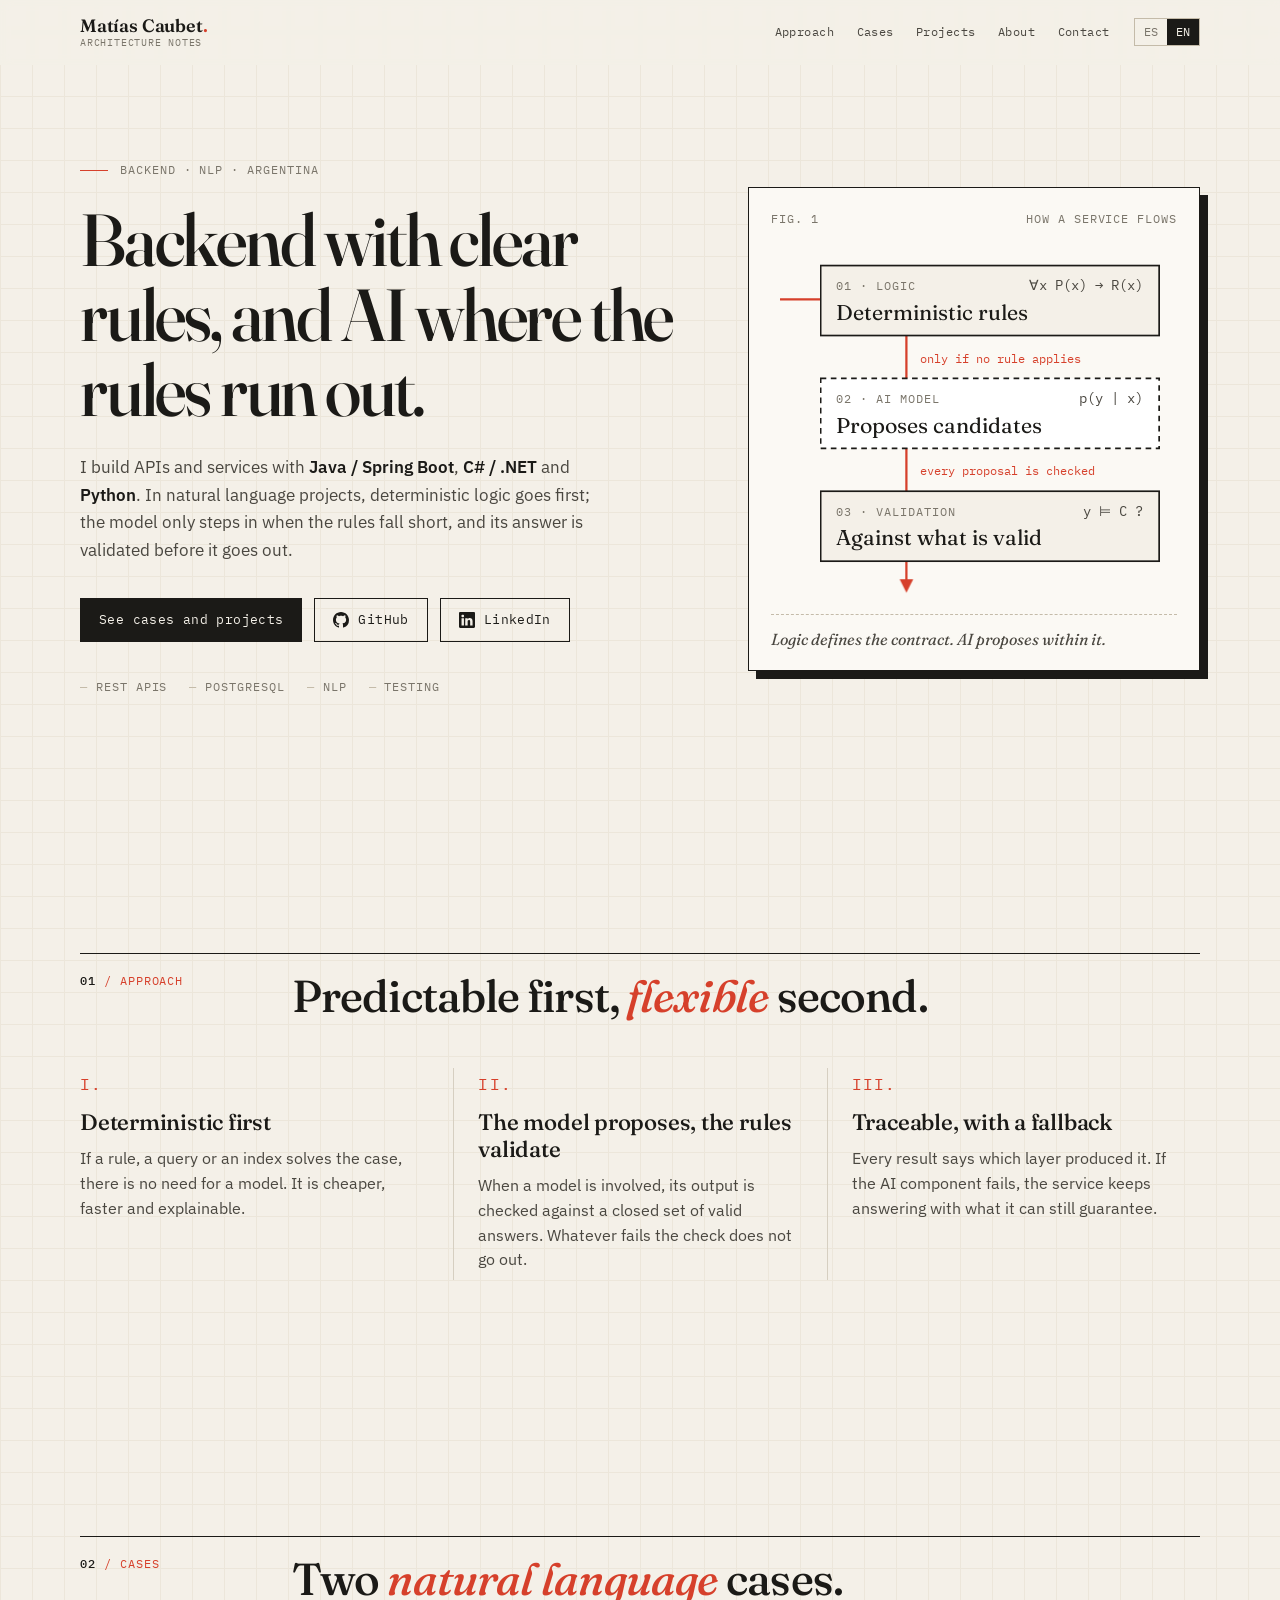
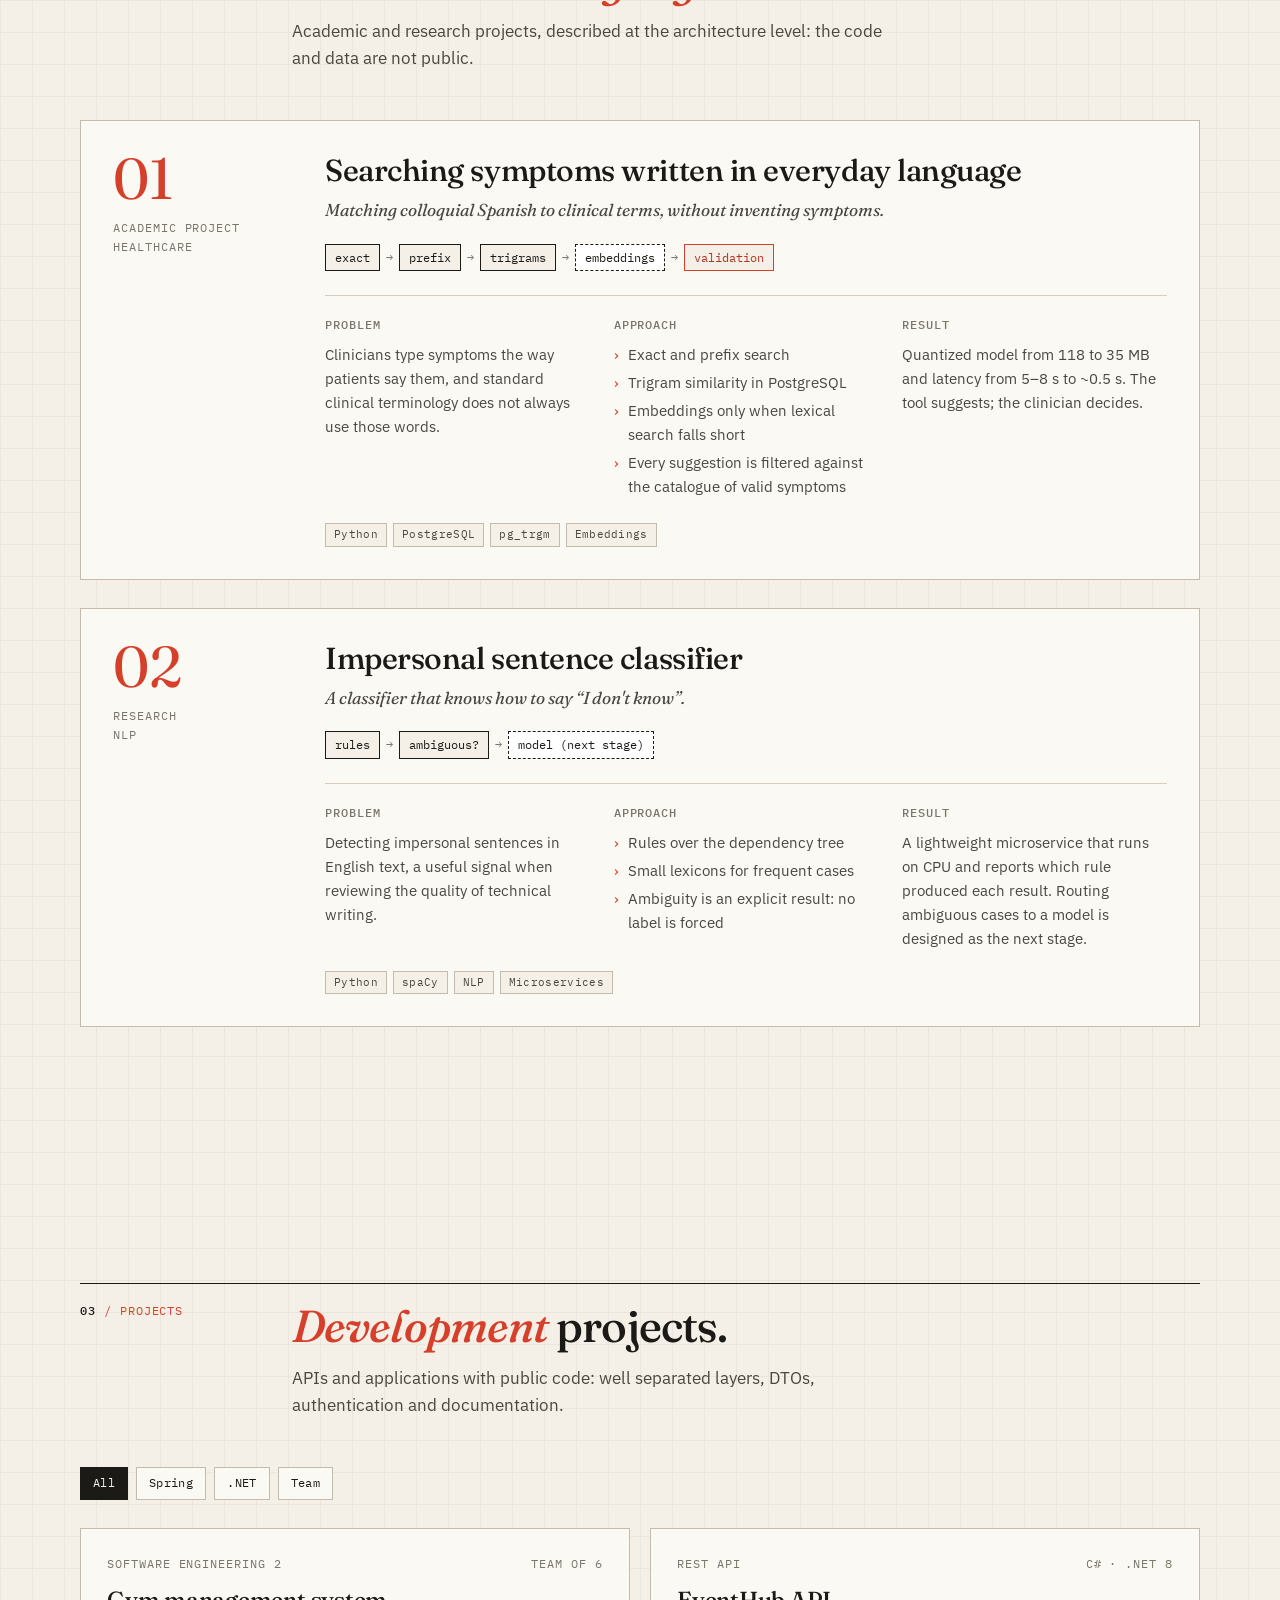
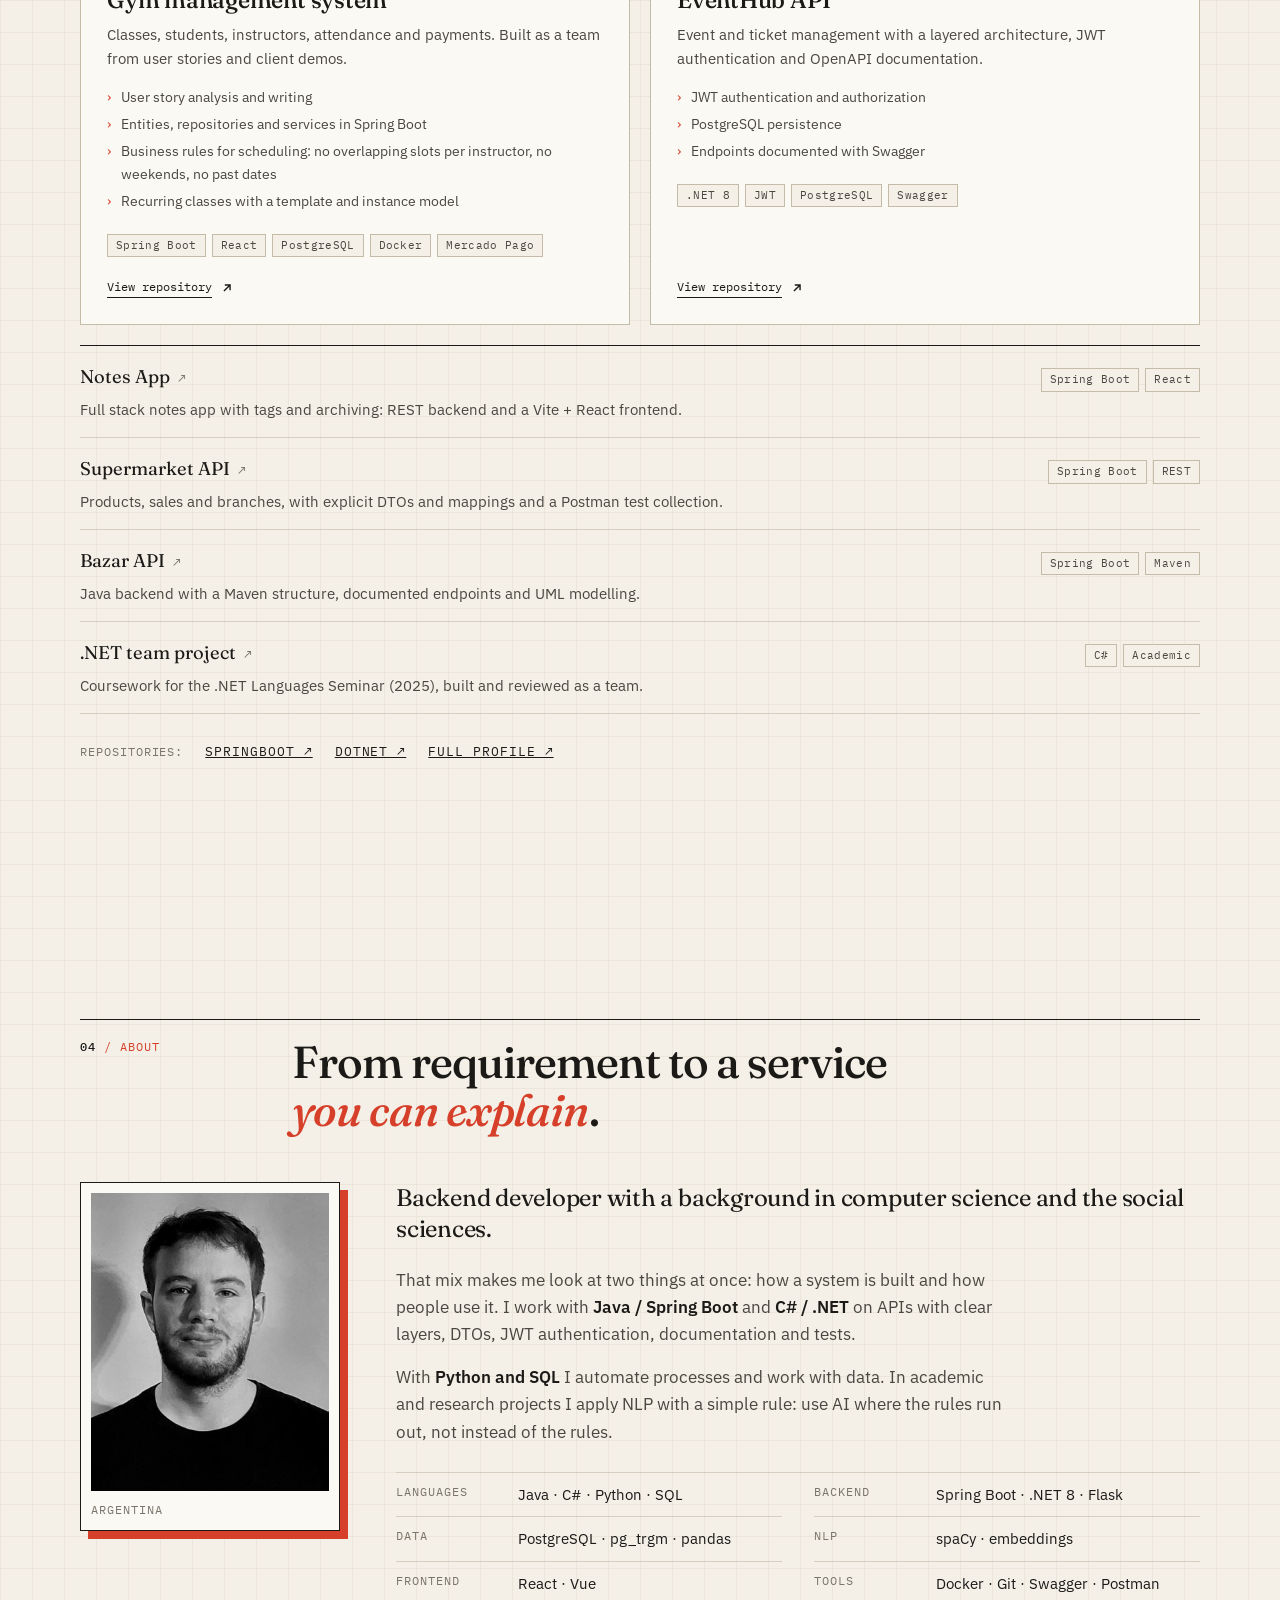
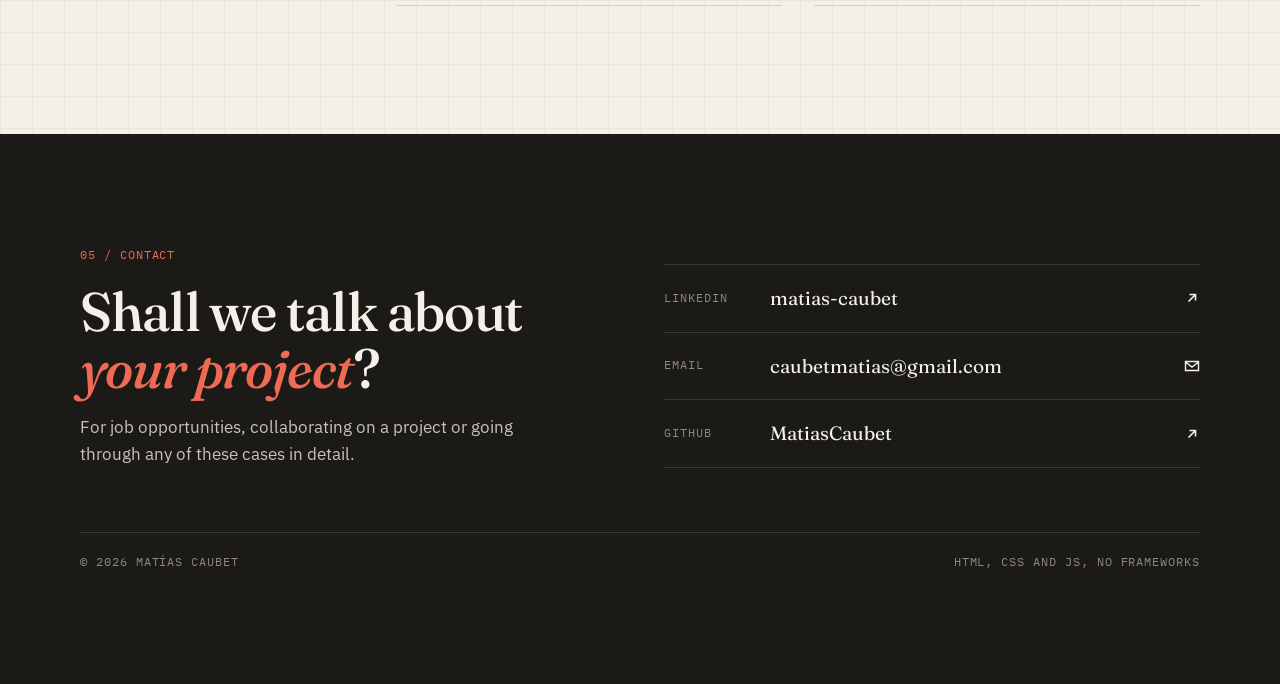
==== commit 9b5c669b: "Renombrar Casos a Desarrollos y quitar el énfasis del titular Co-Authored-By: Claude Opus 5.5 <norep" ====
--- a/en/index.html
+++ b/en/index.html
@@ -19,7 +19,7 @@
   <link rel="preconnect" href="https://fonts.gstatic.com" crossorigin />
   <link href="https://fonts.googleapis.com/css2?family=Fraunces:ital,opsz,wght@0,9..144,400;0,9..144,500;0,9..144,600;1,9..144,400;1,9..144,500&family=IBM+Plex+Mono:wght@400;500&family=IBM+Plex+Sans:wght@400;500;600&display=swap" rel="stylesheet" />
   <link rel="icon" href="data:image/svg+xml,%3Csvg xmlns=%27http://www.w3.org/2000/svg%27 viewBox=%270 0 32 32%27%3E%3Crect width=%2732%27 height=%2732%27 fill=%27%231b1a17%27/%3E%3Ctext x=%2716%27 y=%2723%27 font-family=%27Georgia%27 font-size=%2720%27 fill=%27%23f4f0e8%27 text-anchor=%27middle%27%3EM%3C/text%3E%3Ccircle cx=%2726%27 cy=%2722%27 r=%272.5%27 fill=%27%23d6402b%27/%3E%3C/svg%3E" />
-  <link rel="stylesheet" href="../styles.css" />
+  <link rel="stylesheet" href="../styles.css?v=20261118" />
 </head>
 
 <body>
@@ -66,7 +66,7 @@
       <div class="wrap hero-grid">
         <div>
           <p class="hero-kicker mono">Backend · NLP · Argentina</p>
-          <h1 class="hero-title">Backend with clear rules, <em>and AI</em> where the rules run out.</h1>
+          <h1 class="hero-title">Backend with clear rules, and AI where the rules run out.</h1>
           <p class="hero-sub">
             I build APIs and services with <strong>Java / Spring Boot</strong>, <strong>C# / .NET</strong> and
             <strong>Python</strong>. In natural language projects, deterministic logic goes first;
@@ -374,6 +374,6 @@
     </section>
 
   </main>
-  <script src="../script.js"></script>
+  <script src="../script.js?v=20261118"></script>
 </body>
 </html>
